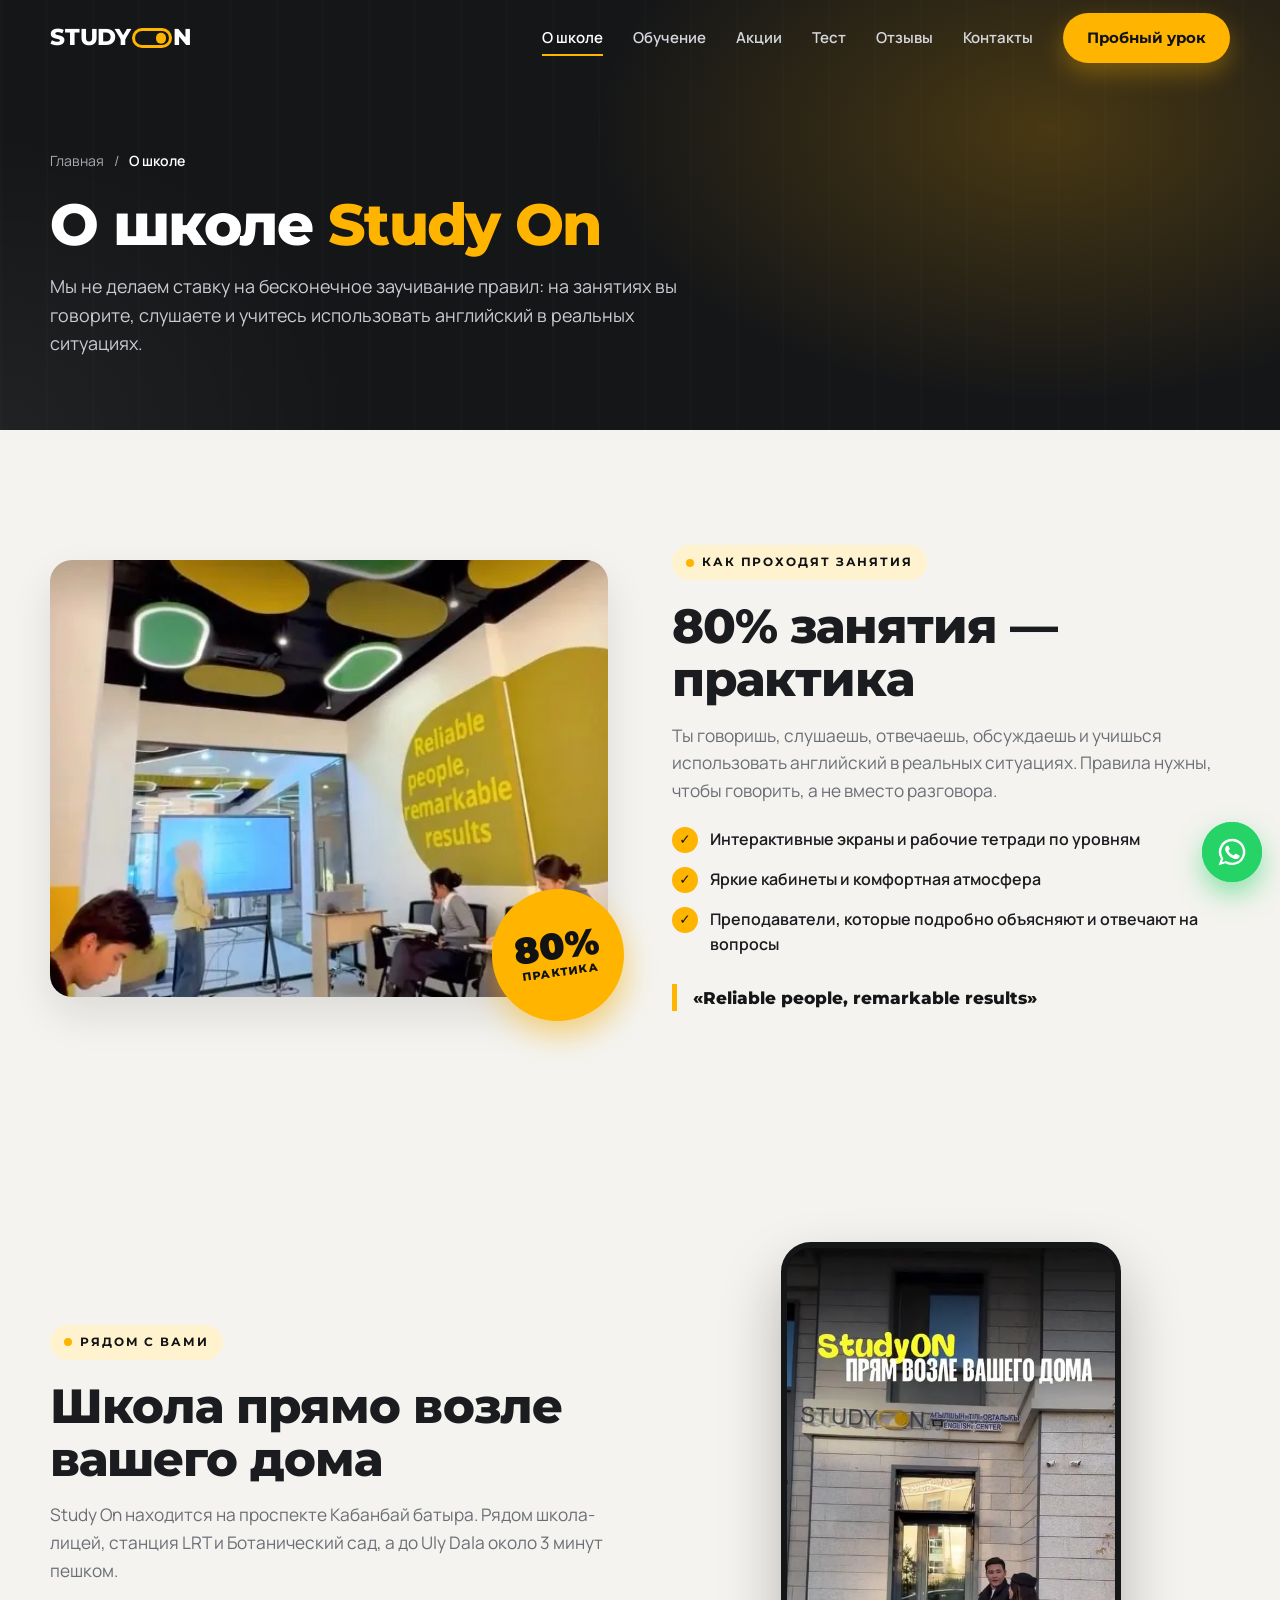
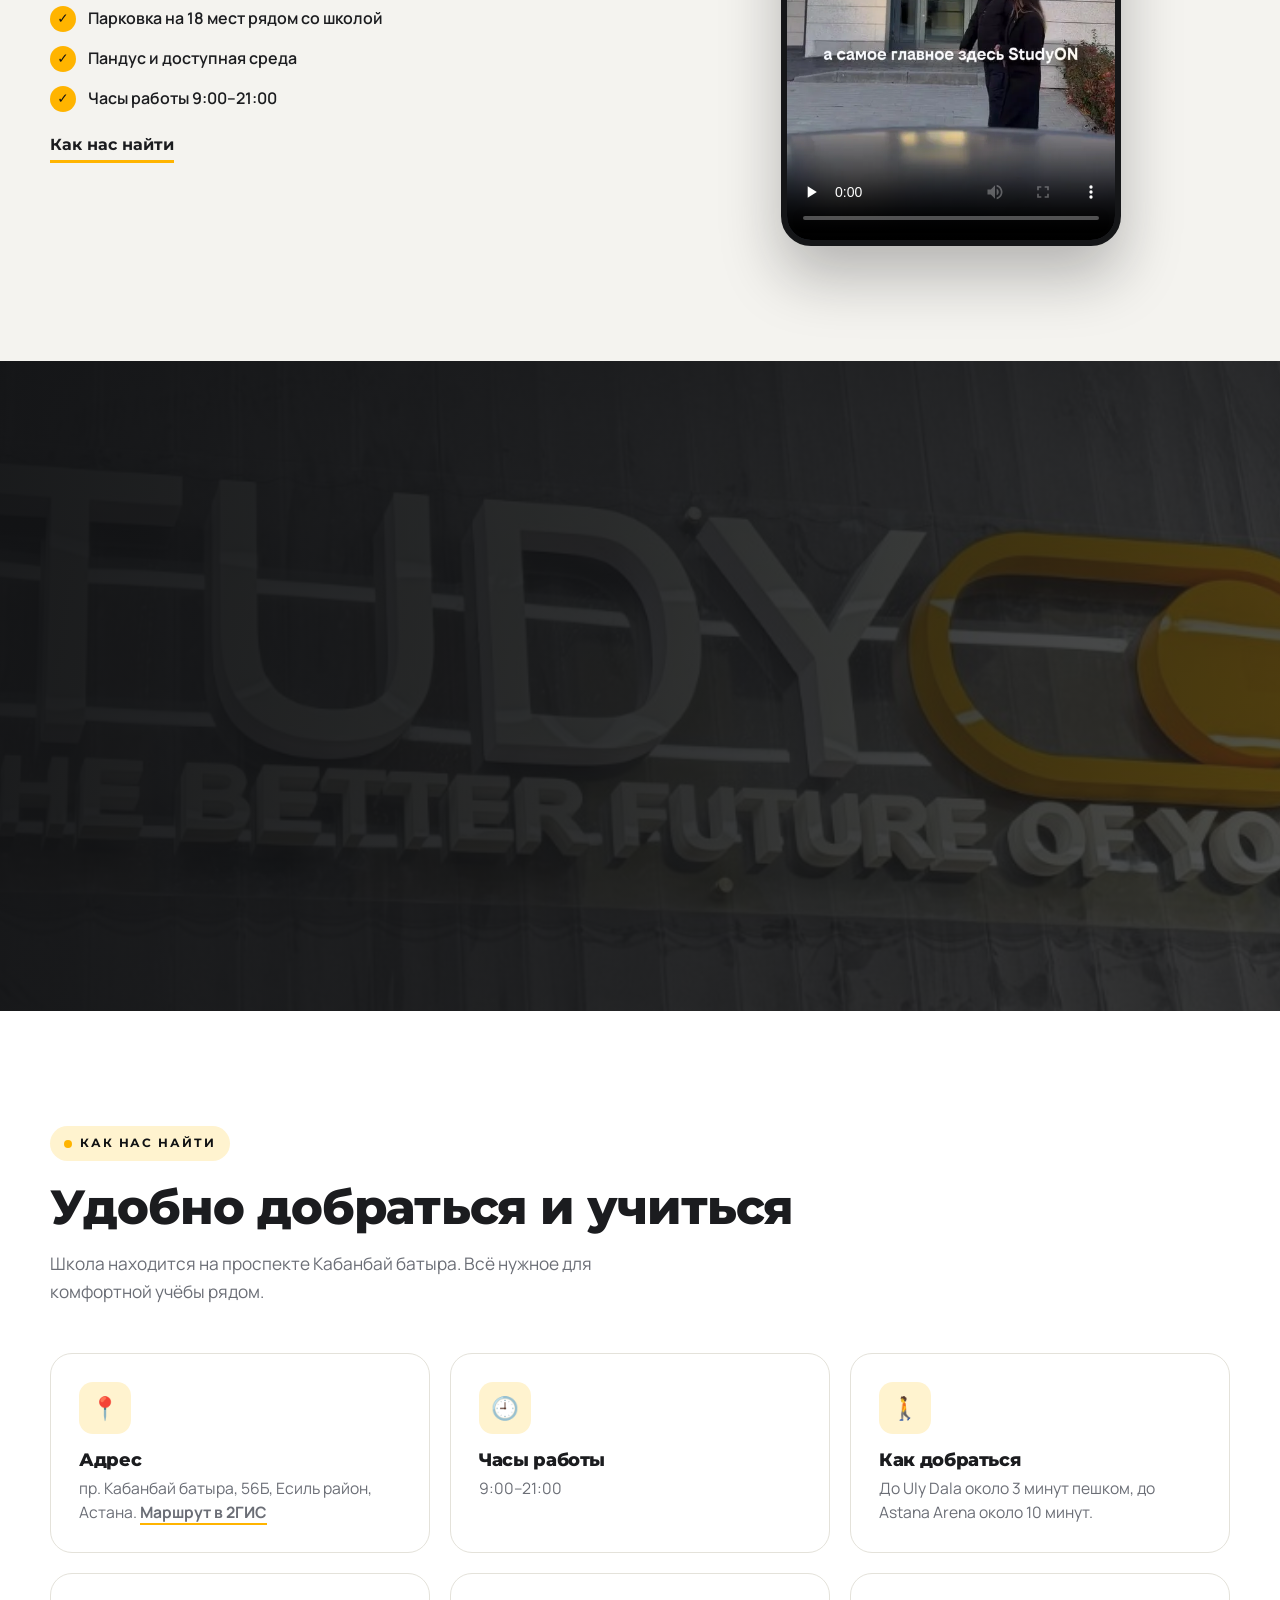
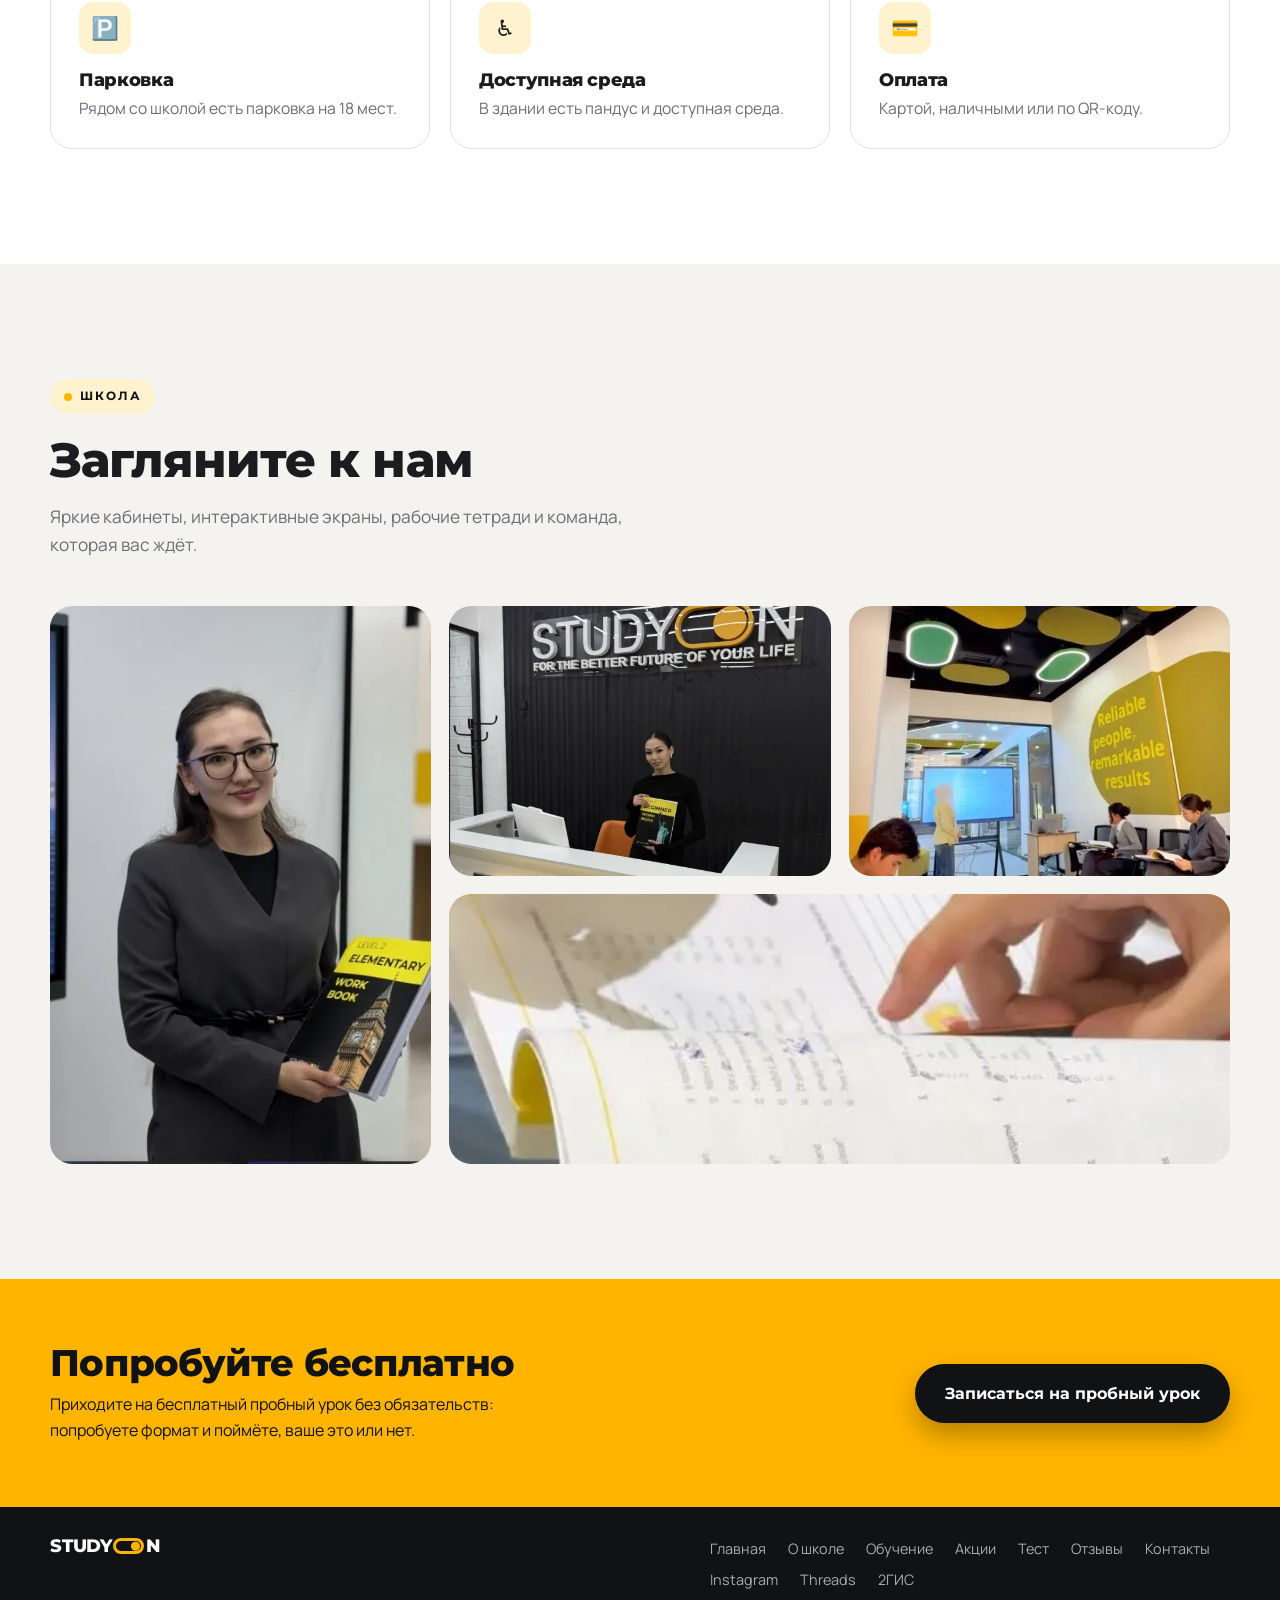
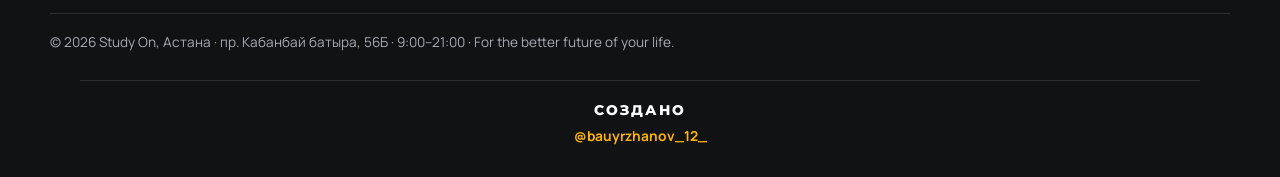
==== about.html @ c0713041 "Логотип: по клику только анимация переключателя, без перехода; hover только на устройствах с мышью C" ====
<!doctype html>
<html lang="ru">
<head>
<meta charset="utf-8">
<meta name="viewport" content="width=device-width, initial-scale=1">
<title>О школе Study On — 80% практики, более 1000 учеников · Астана</title>
<meta name="description" content="Study On: школа английского языка в Астане. 80% занятия — практика, интерактивные экраны, более 1000 учеников. Адрес: пр. Кабанбай батыра, 56Б, часы работы 9:00–21:00.">
<meta name="theme-color" content="#151618">
<link rel="icon" href="assets/favicon.svg" type="image/svg+xml">
<link rel="canonical" href="https://study-on.w-smp.in/about">
<meta property="og:url" content="https://study-on.w-smp.in/about">
<meta property="og:type" content="website">
<meta property="og:title" content="О школе Study On — 80% практики, более 1000 учеников · Астана">
<meta property="og:description" content="Study On: школа английского языка в Астане. 80% занятия — практика, интерактивные экраны, более 1000 учеников. Адрес: пр. Кабанбай батыра, 56Б, часы работы 9:00–21:00.">
<meta property="og:image" content="https://study-on.w-smp.in/assets/img/reception.jpg">
<meta property="og:locale" content="ru_RU">
<link rel="preconnect" href="https://fonts.googleapis.com">
<link rel="preconnect" href="https://fonts.gstatic.com" crossorigin>
<link href="https://fonts.googleapis.com/css2?family=Manrope:wght@400;600;700&family=Montserrat:wght@700;800;900&display=swap" rel="stylesheet">
<link rel="stylesheet" href="css/style.css?v=20261107a">
<script>document.documentElement.classList.add('js');</script>
<script>try{if(!sessionStorage.getItem('so_loaded')&&!matchMedia('(prefers-reduced-motion: reduce)').matches)document.documentElement.classList.add('has-loader')}catch(e){}</script>
</head>
<body>
<div class="loader" id="loader" aria-hidden="true"><div class="ld-glow"></div><div class="ld-grid"></div><div class="ld-center"><div class="logo loader-logo"><span class="ld-word"><i style="--i:0">S</i><i style="--i:1">T</i><i style="--i:2">U</i><i style="--i:3">D</i><i style="--i:4">Y</i></span><span class="sw"><i></i><em class="ld-ring"></em></span><span class="ls"><b class="ls-off">FF</b><b class="ls-on">N</b></span></div><div class="ld-bar"><span></span></div><p class="ld-tag">For the better future of your life</p></div></div>
<div class="progress" aria-hidden="true"></div>

<header class="site-header" id="header">
  <div class="wrap bar">
    <a class="logo" href="./" aria-label="Study On — на главную">
      <span>STUDY</span><span class="sw" aria-hidden="true"><i></i></span><span>N</span>
    </a>
    <nav class="nav" id="nav" aria-label="Основная навигация">
      <a href="about" class="active" aria-current="page">О школе</a>
      <a href="courses">Обучение</a>
      <a href="trial">Акции</a>
      <a href="test">Тест</a>
      <a href="reviews">Отзывы</a>
      <a href="contacts">Контакты</a>
      <a class="btn btn-y nav-cta" data-wa data-topic="бесплатный пробный урок" href="contacts">Пробный урок</a>
    </nav>
    <button class="burger" id="burger" aria-label="Меню" aria-expanded="false" aria-controls="nav"><span></span><span></span></button>
  </div>
</header>

<main id="top">

<section class="page-head">
  <div class="hero-glow" aria-hidden="true"></div>
  <div class="wrap">
    <nav class="crumbs" aria-label="Хлебные крошки"><a href="./">Главная</a><span>/</span><b>О школе</b></nav>
    <h1>О школе <em>Study On</em></h1>
    <p class="lead">Мы не делаем ставку на бесконечное заучивание правил: на занятиях вы говорите, слушаете и учитесь использовать английский в реальных ситуациях.</p>
    
  </div>
</section>
<section class="sec sec-paper practice" id="practice">
  <div class="wrap split">
    <figure class="practice-photo reveal">
      <picture><source srcset="assets/img/room.webp" type="image/webp"><img src="assets/img/room.jpg" loading="lazy" width="517" height="405" alt="Учебный кабинет Study On: интерактивный экран, ученики с тетрадями, на стене надпись Reliable people, remarkable results"></picture>
      <span class="badge-80"><b>80%</b><small>практика</small></span>
    </figure>
    <div class="practice-txt reveal">
      <span class="tag">Как проходят занятия</span>
      <h2>80% занятия — практика</h2>
      <p>Ты говоришь, слушаешь, отвечаешь, обсуждаешь и учишься использовать английский в реальных ситуациях. Правила нужны, чтобы говорить, а не вместо разговора.</p>
      <ul class="checks">
        <li>Интерактивные экраны и рабочие тетради по уровням</li>
        <li>Яркие кабинеты и комфортная атмосфера</li>
        <li>Преподаватели, которые подробно объясняют и отвечают на вопросы</li>
      </ul>
      <p class="wall">«Reliable people, remarkable results»</p>
    </div>
  </div>
</section>

<section class="sec sec-paper" id="reel">
  <div class="wrap split">
    <div class="reel-txt reveal">
      <span class="tag">Рядом с вами</span>
      <h2>Школа прямо возле вашего дома</h2>
      <p>Study On находится на проспекте Кабанбай батыра. Рядом школа-лицей, станция LRT и Ботанический сад, а до Uly Dala около 3 минут пешком.</p>
      <ul class="checks">
        <li>Парковка на 18 мест рядом со школой</li>
        <li>Пандус и доступная среда</li>
        <li>Часы работы 9:00–21:00</li>
      </ul>
      <a class="link-dark" href="contacts">Как нас найти</a>
    </div>
    <figure class="reel reveal">
      <video controls playsinline preload="none" poster="assets/img/reel-poster.webp" width="540" height="960" aria-label="Ролик: Study On прямо возле вашего дома">
        <source src="assets/video/reel.mp4" type="video/mp4">
        Ваш браузер не поддерживает видео.
      </video>
    </figure>
  </div>
</section>

<section class="story" aria-label="Более 1000 человек уже прошли через Study On">
  <div class="wrap story-grid">
    <div class="story-main reveal">
      <p class="story-k">Study On</p>
      <h2><span class="story-num">1000+</span><span class="story-cap">человек уже прошли через <span class="logo story-logo" aria-hidden="true"><span>STUDY</span><span class="sw"><i></i></span><span>N</span></span></span></h2>
    </div>
    <div class="story-side reveal">
      <ul class="story-list">
        <li><i aria-hidden="true">🌍</i>Кто-то теперь спокойно путешествует</li>
        <li><i aria-hidden="true">🎓</i>Кто-то учится в зарубежных университетах</li>
        <li><i aria-hidden="true">💼</i>Кто-то использует английский в работе</li>
      </ul>
      <p class="story-end">И всё начинается с одного простого шага: перестать только учить и начать говорить.</p>
      <a class="btn btn-y btn-lg" data-wa data-topic="бесплатный пробный урок" href="contacts">Сделать первый шаг</a>
    </div>
  </div>
</section>

<section class="sec" id="visit">
  <div class="wrap">
    <div class="sec-head reveal">
      <span class="tag">Как нас найти</span>
      <h2>Удобно добраться и учиться</h2>
      <p>Школа находится на проспекте Кабанбай батыра. Всё нужное для комфортной учёбы рядом.</p>
    </div>
    <div class="info-cards">
      <article class="icard reveal"><span class="ico">📍</span><div><h3>Адрес</h3><p>пр. Кабанбай батыра, 56Б, Есиль район, Астана. <a href="https://2gis.kz/astana/firm/70000001118203373" target="_blank" rel="noopener">Маршрут в 2ГИС</a></p></div></article>
      <article class="icard reveal"><span class="ico">🕘</span><div><h3>Часы работы</h3><p>9:00–21:00</p></div></article>
      <article class="icard reveal"><span class="ico">🚶</span><div><h3>Как добраться</h3><p>До Uly Dala около 3 минут пешком, до Astana Arena около 10 минут.</p></div></article>
      <article class="icard reveal"><span class="ico">🅿️</span><div><h3>Парковка</h3><p>Рядом со школой есть парковка на 18 мест.</p></div></article>
      <article class="icard reveal"><span class="ico">♿</span><div><h3>Доступная среда</h3><p>В здании есть пандус и доступная среда.</p></div></article>
      <article class="icard reveal"><span class="ico">💳</span><div><h3>Оплата</h3><p>Картой, наличными или по QR-коду.</p></div></article>
    </div>
  </div>
</section>
<section class="sec sec-paper" id="gallery">
  <div class="wrap">
    <div class="sec-head reveal">
      <span class="tag">Школа</span>
      <h2>Загляните к нам</h2>
      <p>Яркие кабинеты, интерактивные экраны, рабочие тетради и команда, которая вас ждёт.</p>
    </div>
    <div class="bento">
      <button class="shot s-a reveal" data-lb="assets/img/teacher.webp" data-cap="Команда Study On" aria-label="Открыть фото: команда Study On">
        <picture><source srcset="assets/img/teacher.webp" type="image/webp"><img src="assets/img/teacher.jpg" loading="lazy" width="635" height="625" alt="Сотрудница Study On с рабочей тетрадью Elementary рядом с интерактивным экраном"></picture>
      </button>
      <button class="shot s-b reveal" data-lb="assets/img/reception.webp" data-cap="Ресепшн Study On" aria-label="Открыть фото: ресепшн">
        <picture><source srcset="assets/img/reception.webp" type="image/webp"><img src="assets/img/reception.jpg" loading="lazy" width="623" height="516" alt="Ресепшн Study On под вывеской школы"></picture>
      </button>
      <button class="shot s-c reveal" data-lb="assets/img/room.webp" data-cap="Reliable people, remarkable results" aria-label="Открыть фото: учебный кабинет">
        <picture><source srcset="assets/img/room.webp" type="image/webp"><img src="assets/img/room.jpg" loading="lazy" width="517" height="405" alt="Учебный кабинет Study On с интерактивным экраном"></picture>
      </button>
      <button class="shot s-d reveal" data-lb="assets/img/workbook.webp" data-cap="Практика на занятиях Study On" aria-label="Открыть фото: работа с тетрадью">
        <picture><source srcset="assets/img/workbook.webp" type="image/webp"><img src="assets/img/workbook.jpg" loading="lazy" width="517" height="316" alt="Ученик выполняет задания в рабочей тетради"></picture>
      </button>
    </div>
  </div>
</section>

<section class="cta-band">
  <div class="wrap">
    <div>
      <h2>Попробуйте бесплатно</h2>
      <p>Приходите на бесплатный пробный урок без обязательств: попробуете формат и поймёте, ваше это или нет.</p>
    </div>
    <a class="btn btn-dark btn-lg" data-wa data-topic="бесплатный пробный урок" href="contacts">Записаться на пробный урок</a>
  </div>
</section>
</main>

<footer class="site-footer">
  <div class="wrap foot">
    <a class="logo logo-sm" href="./" aria-label="Study On"><span>STUDY</span><span class="sw" aria-hidden="true"><i></i></span><span>N</span></a>
    <nav class="foot-nav" aria-label="Страницы сайта"><a href="./">Главная</a><a href="about">О школе</a><a href="courses">Обучение</a><a href="trial">Акции</a><a href="test">Тест</a><a href="reviews">Отзывы</a><a href="contacts">Контакты</a><a href="https://instagram.com/study_on_astana" target="_blank" rel="noopener">Instagram</a><a href="https://www.threads.com/@study_on_astana" target="_blank" rel="noopener">Threads</a><a href="https://2gis.kz/astana/firm/70000001118203373" target="_blank" rel="noopener">2ГИС</a></nav>
    <p class="foot-copy">© <span id="year"></span> Study On, Астана · пр. Кабанбай батыра, 56Б · 9:00–21:00 · For the better future of your life.</p>
  </div>
  <p class="foot-made"><span>Создано</span><a href="https://instagram.com/bauyrzhanov_12_" target="_blank" rel="noopener">@bauyrzhanov_12_</a></p>
</footer>

<a class="fab" data-wa href="contacts" aria-label="Написать в WhatsApp"><svg viewBox="0 0 24 24" aria-hidden="true"><use href="#i-wa"/></svg></a>

<dialog class="lightbox" id="lb">
  <button class="lb-close" id="lbClose" aria-label="Закрыть">×</button>
  <img id="lbImg" alt="">
  <p id="lbCap"></p>
</dialog>

<!-- WhatsApp icon sprite -->
<svg width="0" height="0" style="position:absolute" aria-hidden="true">
  <symbol id="i-wa" viewBox="0 0 24 24"><path fill="currentColor" d="M12.04 2a9.9 9.9 0 0 0-8.4 15.1L2 22l5.03-1.6A9.9 9.9 0 1 0 12.04 2Zm0 18.1c-1.5 0-2.9-.4-4.1-1.1l-.3-.2-3 .9.9-2.9-.2-.3a8.1 8.1 0 1 1 6.7 3.6Zm4.5-6c-.2-.1-1.4-.7-1.6-.8-.2-.1-.4-.1-.6.1l-.8 1c-.1.2-.3.2-.5.1-1.6-.8-2.600-1.400-3.600-3.100-.3-.5.3-.5.8-1.500.1-.2 0-.3 0-.5l-.7-1.700c-.2-.5-.4-.4-.6-.4h-.5c-.2 0-.5.1-.7.300-.2.300-.9.900-.9 2.200 0 1.300.9 2.500 1.100 2.700.1.200 1.900 3 4.700 4.100 1.700.7 2.400.8 3.200.6.500-.1 1.500-.6 1.700-1.200.2-.6.2-1.100.2-1.200-.1-.1-.3-.2-.6-.3Z"/></symbol>
</svg>

<script src="js/main.js?v=20261107a" defer></script>
</body>
</html>
---- css/style.css ----
/* ==========================================================
   Study On — фирменный стиль: графит, белый, жёлтый «тумблер»
   ========================================================== */
:root{
  --black:#111214;
  --ink:#151618;
  --graphite:#202226;
  --graphite-2:#2b2e33;
  --white:#ffffff;
  --paper:#f4f3ef;
  --text:#1b1c1f;
  --muted:#6b6e76;
  --muted-d:#a7aab2;
  --line:#e4e2da;
  --line-d:rgba(255,255,255,.12);
  --y:#ffb400;
  --y-2:#ffc531;
  --y-soft:#fff3cf;
  --green:#25d366;
  --r:22px;
  --r-s:14px;
  --shadow:0 18px 40px rgba(17,18,20,.10);
  --ease:cubic-bezier(.2,.7,.2,1);
  --head:Montserrat,"Segoe UI",system-ui,sans-serif;
  --body:Manrope,system-ui,-apple-system,"Segoe UI",Roboto,sans-serif;
}

*,*::before,*::after{box-sizing:border-box}
*{margin:0;padding:0}
html{scroll-behavior:smooth;scroll-padding-top:84px}
html,body{overflow-x:clip}
body{font-family:var(--body);color:var(--text);background:var(--white);line-height:1.6;-webkit-font-smoothing:antialiased}
img,svg{display:block;max-width:100%}
a{color:inherit;text-decoration:none}
button{font:inherit;color:inherit;cursor:pointer;background:none;border:0}
ul{list-style:none}
h1,h2,h3{font-family:var(--head);line-height:1.1;letter-spacing:-.02em;font-weight:800}
:focus-visible{outline:3px solid var(--y);outline-offset:3px;border-radius:6px}
.wrap{width:min(1180px,100% - 40px);margin-inline:auto}
[hidden]{display:none!important}

/* ---------- scroll progress ---------- */
.progress{position:fixed;inset:0 0 auto 0;height:3px;background:var(--y);transform:scaleX(0);transform-origin:0 50%;z-index:200}

/* ---------- buttons ---------- */
.btn{display:inline-flex;align-items:center;justify-content:center;gap:10px;font-family:var(--head);font-weight:700;font-size:.95rem;padding:13px 24px;border-radius:999px;transition:transform .2s var(--ease),box-shadow .2s var(--ease),background .2s,color .2s;white-space:nowrap}
.btn:hover{transform:translateY(-2px)}
.btn-lg{padding:17px 30px;font-size:1rem}
.btn-y{background:var(--y);color:var(--black);box-shadow:0 10px 24px rgba(255,180,0,.32)}
.btn-y:hover{background:var(--y-2);box-shadow:0 14px 30px rgba(255,180,0,.45)}
.btn-line{border:2px solid rgba(255,255,255,.35);color:#fff}
.btn-line:hover{border-color:var(--y);color:var(--y)}
.btn-line-d{border:2px solid var(--line);color:var(--text)}
.btn-line-d:hover{border-color:var(--black)}
.ic{width:22px;height:22px}

/* ---------- logo (тумблер как в вывеске) ---------- */
.logo{display:inline-flex;align-items:center;font-family:var(--head);font-weight:800;font-size:1.45rem;letter-spacing:-.01em;color:#fff;line-height:1}
.logo .sw{position:relative;display:inline-block;width:1.7em;height:.86em;margin:0 .06em;border:.17em solid var(--y);border-radius:999px;flex:none}
.logo .sw i{position:absolute;top:50%;right:.1em;width:.46em;height:.46em;border-radius:50%;background:var(--y);transform:translateY(-50%);transition:right .5s var(--ease)}
@media(hover:hover){.logo:hover .sw i{right:calc(100% - .56em)}}
.logo-sm{font-size:1.15rem}

/* ---------- header ---------- */
.site-header{position:fixed;inset:0 0 auto 0;z-index:100;transition:background .3s,box-shadow .3s,backdrop-filter .3s}
.site-header.scrolled{background:rgba(21,22,24,.9);backdrop-filter:blur(14px);box-shadow:0 1px 0 var(--line-d)}
.bar{display:flex;align-items:center;justify-content:space-between;height:76px;gap:20px}
.nav{display:flex;align-items:center;gap:30px}
.nav a:not(.btn){color:#d6d8de;font-weight:600;font-size:.94rem;position:relative}
.nav a:not(.btn)::after{content:"";position:absolute;left:0;bottom:-6px;width:100%;height:2px;background:var(--y);transform:scaleX(0);transform-origin:left;transition:transform .25s var(--ease)}
.nav a:not(.btn):hover{color:#fff}
.nav a:not(.btn):hover::after{transform:scaleX(1)}
.burger{display:none;width:44px;height:44px;border-radius:50%;background:rgba(255,255,255,.1);position:relative;z-index:120}
.burger span{position:absolute;left:12px;width:20px;height:2px;background:#fff;border-radius:2px;transition:transform .3s var(--ease),top .3s var(--ease)}
.burger span:first-child{top:17px}
.burger span:last-child{top:25px}
.burger[aria-expanded="true"] span:first-child{top:21px;transform:rotate(45deg)}
.burger[aria-expanded="true"] span:last-child{top:21px;transform:rotate(-45deg)}

@media(max-width:940px){
  .burger{display:block}
  .nav{position:fixed;inset:0;background:var(--ink);flex-direction:column;justify-content:center;gap:26px;opacity:0;visibility:hidden;transform:translateY(-12px);transition:opacity .3s,transform .3s var(--ease),visibility .3s;z-index:110}
  .nav.open{opacity:1;visibility:visible;transform:none}
  .nav a:not(.btn){font-family:var(--head);font-size:1.5rem;font-weight:700;color:#fff}
  .nav-cta{margin-top:10px}
}

/* ---------- hero ---------- */
.hero{position:relative;background:var(--ink);color:#fff;padding:150px 0 110px;overflow:hidden;isolation:isolate}
.hero-glow{position:absolute;inset:0;z-index:-1;background:
  radial-gradient(700px 420px at 82% 30%,rgba(255,180,0,.22),transparent 65%),
  radial-gradient(600px 500px at 0% 100%,rgba(255,255,255,.05),transparent 60%);
}
.hero::before{content:"";position:absolute;inset:0;z-index:-1;opacity:.35;background-image:repeating-linear-gradient(90deg,rgba(255,255,255,.035) 0 2px,transparent 2px 46px)}
.hero-grid{display:grid;grid-template-columns:1.1fr .9fr;gap:60px;align-items:center}
.switch{display:inline-flex;align-items:center;gap:14px;margin-bottom:28px;padding:8px 18px 8px 8px;border-radius:999px;background:rgba(255,255,255,.07);border:1px solid var(--line-d)}
.switch-track{position:relative;width:62px;height:34px;border-radius:999px;border:3px solid var(--muted-d);transition:border-color .4s,background .4s}
.switch-knob{position:absolute;top:50%;left:4px;width:20px;height:20px;border-radius:50%;background:var(--muted-d);transform:translateY(-50%);transition:left .45s var(--ease),background .4s}
.switch[aria-checked="true"] .switch-track{border-color:var(--y)}
.switch[aria-checked="true"] .switch-knob{left:calc(100% - 24px);background:var(--y)}
.switch-label{position:relative;font-family:var(--head);font-weight:700;font-size:.82rem;letter-spacing:.08em;text-transform:uppercase;min-width:104px;height:1.2em}
.switch-label b{position:absolute;inset:0;white-space:nowrap;transition:opacity .3s,transform .3s var(--ease)}
.switch-label [data-on]{opacity:0;transform:translateY(8px);color:var(--y)}
.switch[aria-checked="true"] [data-off]{opacity:0;transform:translateY(-8px)}
.switch[aria-checked="true"] [data-on]{opacity:1;transform:none}

.hero h1{font-size:clamp(2.2rem,5.4vw,4.4rem);text-transform:uppercase;letter-spacing:-.03em;margin-bottom:26px}
.hero h1 em{font-style:normal;color:var(--y);position:relative;white-space:nowrap}
.hero-lead{font-size:1.15rem;color:#c9ccd3;max-width:52ch;margin-bottom:34px}
.cta-row{display:flex;flex-wrap:wrap;gap:14px}
.slogan{margin-top:34px;font-family:var(--head);font-weight:700;font-size:.74rem;letter-spacing:.22em;text-transform:uppercase;color:var(--muted-d)}

.hero-visual{position:relative;padding:0 0 28px 28px}
.photo-frame{position:relative;border-radius:30px;overflow:hidden;aspect-ratio:623/516;box-shadow:0 40px 70px rgba(0,0,0,.5)}
.photo-frame img{width:100%;height:100%;object-fit:cover}
.hero-visual::before{content:"";position:absolute;left:0;bottom:0;width:78%;height:78%;border-radius:30px;background:var(--y);z-index:-1}
.chip{position:absolute;display:flex;align-items:center;gap:12px;background:#fff;color:var(--text);padding:12px 18px;border-radius:18px;box-shadow:0 18px 36px rgba(0,0,0,.3);animation:float 6s ease-in-out infinite}
.chip small{display:block;color:var(--muted);font-size:.76rem;line-height:1.3}
.chip-rating{bottom:64px;left:-8px;flex-direction:column;align-items:flex-start;gap:2px}
.chip-rating b{font-family:var(--head);font-size:1.6rem;line-height:1}
.chip-rating .stars{font-size:.85rem;letter-spacing:2px}
.chip-book{right:-6px;bottom:0;animation-delay:-3s}
.stars{color:var(--y)}
.mini-book{display:block;width:58px;border-radius:6px;overflow:hidden;background:var(--black);text-align:center;box-shadow:0 6px 14px rgba(0,0,0,.25)}
.mini-book i{display:block;background:var(--y);color:var(--black);font-style:normal;font-family:var(--head);font-weight:800;font-size:.5rem;padding:5px 0 0;letter-spacing:.05em}
.mini-book b{display:block;background:var(--y);color:var(--black);font-family:var(--head);font-size:.62rem;padding:0 0 6px;font-weight:800}
.mini-book::after{content:"";display:block;height:30px}
@keyframes float{50%{transform:translateY(-8px)}}

@media(max-width:940px){
  .hero{padding:120px 0 80px}
  .hero-grid{grid-template-columns:1fr;gap:50px}
  .hero-visual{max-width:560px;margin-inline:auto;width:100%}
  .chip-rating{left:4px}
  .chip-book{right:4px}
}

/* ---------- marquee ---------- */
.marquee{background:var(--y);color:var(--black);overflow:hidden;white-space:nowrap;padding:16px 0;transform:rotate(-1deg) scale(1.02);margin:-26px 0 0;position:relative;z-index:2}
.marquee-track{display:inline-flex;gap:0;animation:marquee 28s linear infinite}
.marquee span{font-family:var(--head);font-weight:800;font-size:1.25rem;text-transform:uppercase;letter-spacing:.06em;padding:0 22px;display:inline-flex;align-items:center;gap:44px}
.marquee span::after{content:"";width:.9em;height:.5em;border:3px solid var(--black);border-radius:999px;background:radial-gradient(circle at 70% 50%,var(--black) 0 .16em,transparent .17em)}
@keyframes marquee{to{transform:translateX(-50%)}}

/* ---------- sections ---------- */
.sec{padding:clamp(70px,9vw,120px) 0}
.sec-paper{background:var(--paper)}
.sec-dark{background:var(--ink);color:#fff}
.sec-head{max-width:680px;margin-bottom:48px}
.sec-head.row{max-width:none;display:flex;justify-content:space-between;align-items:flex-end;gap:24px}
.sec-head h2{font-size:clamp(1.9rem,4vw,3rem);margin-bottom:16px}
.sec-head p{color:var(--muted);font-size:1.08rem;max-width:56ch}
.sec-dark .sec-head p{color:var(--muted-d)}
.tag{display:inline-flex;align-items:center;gap:8px;font-family:var(--head);font-weight:700;font-size:.74rem;letter-spacing:.16em;text-transform:uppercase;color:var(--black);background:var(--y-soft);padding:8px 14px;border-radius:999px;margin-bottom:20px}
.tag::before{content:"";width:8px;height:8px;border-radius:50%;background:var(--y)}
.tag-y{background:rgba(255,180,0,.14);color:var(--y)}

/* reveal */
.js .reveal{opacity:0;transform:translateY(28px);transition:opacity .7s var(--ease),transform .7s var(--ease);transition-delay:var(--d,0s)}
.js .reveal.in{opacity:1;transform:none}

/* ---------- about cards ---------- */
.cards4{display:grid;grid-template-columns:repeat(4,1fr);gap:20px}
.card{background:#fff;border:1px solid var(--line);border-radius:var(--r);padding:30px 26px;transition:transform .3s var(--ease),box-shadow .3s var(--ease),border-color .3s}
.card:hover{transform:translateY(-6px);box-shadow:var(--shadow);border-color:var(--y)}
.card .num{display:block;font-family:var(--head);font-weight:900;font-size:2.6rem;line-height:1;color:var(--y);margin-bottom:20px}
.card h3{font-size:1.12rem;margin-bottom:10px;letter-spacing:-.01em}
.card p{color:var(--muted);font-size:.96rem}
@media(max-width:1020px){.cards4{grid-template-columns:repeat(2,1fr)}}
@media(max-width:560px){.cards4{grid-template-columns:1fr}}

.stats{display:grid;grid-template-columns:repeat(4,1fr);margin-top:56px;background:var(--ink);color:#fff;border-radius:var(--r);overflow:hidden}
.stats>div{padding:34px 26px;border-left:1px solid var(--line-d)}
.stats>div:first-child{border-left:0}
.stats b{display:block;font-family:var(--head);font-weight:900;font-size:clamp(2rem,4vw,3rem);color:var(--y);line-height:1;margin-bottom:8px}
.stats span{color:var(--muted-d);font-size:.92rem}
@media(max-width:760px){.stats{grid-template-columns:repeat(2,1fr)}.stats>div:nth-child(3){border-left:0}.stats>div:nth-child(n+3){border-top:1px solid var(--line-d)}}

/* ---------- levels / workbooks ---------- */
.levels{display:grid;grid-template-columns:repeat(3,1fr);gap:22px}
.level{background:var(--graphite);border:1px solid var(--line-d);border-radius:var(--r);padding:30px;display:flex;flex-direction:column;gap:26px;transition:transform .3s var(--ease),border-color .3s}
.level:hover{transform:translateY(-6px);border-color:var(--y)}
.book{width:150px;aspect-ratio:3/4;border-radius:8px 14px 14px 8px;background:#0c0c0d;overflow:hidden;position:relative;box-shadow:-6px 10px 0 rgba(255,180,0,.18),0 24px 40px rgba(0,0,0,.45);transform:rotate(-4deg);transition:transform .4s var(--ease)}
.level:hover .book{transform:rotate(0) scale(1.05)}
.book::before{content:"";position:absolute;left:0;top:0;bottom:0;width:7px;background:linear-gradient(90deg,rgba(255,255,255,.2),transparent)}
.book-top{background:var(--y);color:var(--black);padding:12px 12px 14px 16px}
.book-top span{display:block;font-family:var(--head);font-weight:700;font-size:.55rem;letter-spacing:.12em}
.book-top b{display:block;font-family:var(--head);font-weight:900;font-size:.95rem;line-height:1.1;margin-top:3px}
.book-body{padding:12px 14px 12px 16px;display:flex;justify-content:space-between;align-items:flex-end;height:calc(100% - 58px)}
.book-body em{font-style:normal;font-family:var(--head);font-weight:800;font-size:.75rem;line-height:1.1;color:var(--y)}
.book-body i{font-style:normal;font-family:var(--head);font-weight:900;font-size:3rem;line-height:.8;color:rgba(255,255,255,.14)}
.book-ghost{background:transparent;border:2px dashed rgba(255,255,255,.28);box-shadow:none}
.book-ghost .book-top{background:rgba(255,180,0,.16);color:var(--y)}
.level-txt h3{font-size:1.3rem;margin-bottom:10px}
.level-txt p{color:var(--muted-d);font-size:.97rem;margin-bottom:18px}
.link-y{font-family:var(--head);font-weight:700;font-size:.92rem;color:var(--y);display:inline-block;transition:transform .2s}
.link-y:hover{transform:translateX(4px)}
.note{margin-top:30px;color:var(--muted-d);font-size:.95rem}
@media(max-width:940px){.levels{grid-template-columns:1fr}.level{flex-direction:row;align-items:center}}
@media(max-width:560px){.level{flex-direction:column;align-items:flex-start}}

/* ---------- practice ---------- */
.split{display:grid;grid-template-columns:1fr 1fr;gap:64px;align-items:center}
.practice-photo{position:relative}
.practice-photo img{width:100%;aspect-ratio:517/405;object-fit:cover;border-radius:var(--r);box-shadow:var(--shadow)}
.badge-80{position:absolute;right:-16px;bottom:-24px;width:132px;height:132px;border-radius:50%;background:var(--y);color:var(--black);display:grid;place-content:center;text-align:center;box-shadow:0 14px 30px rgba(255,180,0,.45);transform:rotate(-8deg)}
.badge-80 b{font-family:var(--head);font-weight:900;font-size:2.3rem;line-height:1}
.badge-80 small{font-family:var(--head);font-weight:800;font-size:.7rem;letter-spacing:.12em;text-transform:uppercase}
.practice-txt h2{font-size:clamp(1.9rem,4vw,3rem);margin-bottom:16px}
.practice-txt>p{color:var(--muted);font-size:1.08rem;max-width:52ch}
.checks{display:grid;gap:14px;margin-top:22px}
.checks li{display:flex;gap:12px;font-weight:600}
.checks li::before{content:"✓";flex:none;width:26px;height:26px;border-radius:50%;background:var(--y);color:var(--black);display:grid;place-items:center;font-weight:800;font-size:.85rem}
.wall{margin-top:26px;font-family:var(--head);font-weight:800;font-size:1.1rem;color:var(--ink)!important;border-left:5px solid var(--y);padding-left:16px}
@media(max-width:900px){.split{grid-template-columns:1fr;gap:48px}.badge-80{right:8px}}

/* ---------- trial + promo ---------- */
.trial{background:var(--y);color:var(--black);position:relative;overflow:hidden}
.trial::before{content:"";position:absolute;left:-120px;bottom:-160px;width:420px;height:420px;border-radius:50%;background:rgba(255,255,255,.2)}
.trial-grid{position:relative;display:grid;grid-template-columns:1.1fr .9fr;gap:56px;align-items:center}
.tag-dark{background:var(--black);color:var(--y)}
.trial h2{font-size:clamp(1.7rem,3.6vw,2.7rem);margin-bottom:22px}
.trial-lead{font-size:1.3rem;margin-bottom:8px}
.trial-txt p{max-width:48ch;margin-bottom:12px}
.trial-addr{font-weight:800;margin:22px 0 28px!important}
.btn-dark{background:var(--black);color:#fff;box-shadow:0 12px 26px rgba(0,0,0,.28)}
.btn-dark:hover{background:#000}

.promo{background:var(--black);color:#fff;border-radius:28px;padding:34px;position:relative;overflow:hidden;box-shadow:0 30px 60px rgba(0,0,0,.28);transform:rotate(1.2deg);transition:transform .4s var(--ease)}
.promo:hover{transform:rotate(0)}
.promo::after{content:"";position:absolute;right:-70px;top:-70px;width:220px;height:220px;border-radius:50%;background:rgba(255,180,0,.16)}
.promo>*{position:relative;z-index:1}
.promo-logo{margin-bottom:20px}
.promo-k{font-family:var(--head);font-weight:900;text-transform:uppercase;font-size:1.5rem;letter-spacing:-.01em}
.promo-big{font-family:var(--head);font-weight:900;font-size:clamp(4rem,9vw,6.2rem);line-height:.95;color:var(--y);letter-spacing:-.04em}
.promo-big sup{font-size:.32em;vertical-align:top;position:relative;top:.45em;margin-left:4px}
.promo-sub{display:inline-block;font-family:var(--head);font-weight:800;font-size:.8rem;text-transform:uppercase;letter-spacing:.1em;background:var(--y);color:var(--black);padding:5px 12px;border-radius:8px;margin:10px 0 20px}
.promo-slogan{font-weight:700;font-size:1.1rem;margin-bottom:16px}
.promo-eq{display:grid;grid-template-columns:1fr auto 1fr auto auto;align-items:center;gap:10px;background:rgba(255,255,255,.06);border:1px solid var(--line-d);border-radius:16px;padding:14px;margin-bottom:14px}
.promo-eq b{display:block;font-family:var(--head);font-weight:900;font-size:1.6rem;color:var(--black);background:var(--y);border-radius:10px;padding:4px 8px;text-align:center}
.promo-eq small{display:block;font-size:.72rem;color:var(--muted-d);text-align:center;margin-top:6px;line-height:1.25}
.promo-eq>span{font-family:var(--head);font-weight:900;font-size:1.5rem;color:var(--y)}
.promo-eq .sum b{background:#fff;font-size:1.7rem;padding:10px 12px}
.promo-fn{font-size:.78rem;color:var(--muted-d);margin-bottom:18px}
.promo-btn{width:100%}
@media(max-width:900px){.trial-grid{grid-template-columns:1fr;gap:44px}.promo{transform:none}}
@media(max-width:520px){
  .promo{padding:28px 22px}
  .promo-eq{grid-template-columns:1fr auto 1fr}
  .promo-eq>span:nth-child(4){display:none}
  .promo-eq .sum{grid-column:1/-1}
  .promo-eq .sum b::before{content:"= "}
}

/* ---------- quiz ---------- */
.quiz-wrap{max-width:860px}
.quiz{background:var(--paper);border-radius:28px;padding:clamp(24px,4vw,44px);border:1px solid var(--line)}
.quiz-top{display:flex;align-items:center;gap:18px;margin-bottom:28px;font-family:var(--head);font-weight:700;font-size:.82rem;color:var(--muted);letter-spacing:.04em;text-transform:uppercase}
.qbar{flex:1;height:8px;border-radius:99px;background:#e2e0d6;overflow:hidden}
.qbar i{display:block;height:100%;width:0;background:var(--y);border-radius:99px;transition:width .4s var(--ease)}
.q-title{font-size:clamp(1.3rem,2.6vw,1.8rem);margin-bottom:24px;letter-spacing:-.01em}
.q-opts{display:grid;gap:12px}
.opt{display:flex;align-items:center;gap:16px;text-align:left;background:#fff;border:2px solid transparent;border-radius:var(--r-s);padding:16px 20px;font-weight:600;font-size:1.02rem;transition:border-color .2s,transform .2s var(--ease),background .2s;box-shadow:0 2px 0 var(--line)}
.opt:hover{border-color:var(--y);transform:translateX(4px)}
.opt .k{flex:none;width:34px;height:34px;border-radius:50%;background:var(--y-soft);display:grid;place-items:center;font-family:var(--head);font-weight:800;font-size:.85rem}
.opt.picked{background:var(--y);border-color:var(--y)}
.opt.picked .k{background:#fff}
.q-result{text-align:center;padding:10px 0 0}
.q-badge{width:110px;height:110px;margin:0 auto 20px;border-radius:50%;background:var(--ink);color:var(--y);display:grid;place-items:center;font-family:var(--head);font-weight:900;font-size:1.9rem;box-shadow:0 0 0 8px var(--y)}
.q-result h3{font-size:clamp(1.5rem,3vw,2.1rem);margin-bottom:12px}
.q-result p{color:var(--muted);max-width:52ch;margin:0 auto 28px}
.q-result .cta-row{justify-content:center}

/* ---------- gallery ---------- */
.bento{display:grid;grid-template-columns:repeat(3,1fr);grid-auto-rows:270px;gap:18px}
.shot{position:relative;overflow:hidden;border-radius:var(--r);background:var(--graphite);display:block;padding:0}
.shot img{width:100%;height:100%;object-fit:cover;transition:transform .7s var(--ease)}
.shot:hover img{transform:scale(1.06)}
.shot::after{content:"⤢";position:absolute;right:14px;bottom:14px;width:40px;height:40px;border-radius:50%;background:var(--y);color:var(--black);display:grid;place-items:center;font-weight:800;opacity:0;transform:scale(.7);transition:.3s var(--ease)}
.shot:hover::after{opacity:1;transform:none}
.s-a{grid-row:span 2}
.s-d{grid-column:span 2}
@media(max-width:900px){
  .bento{grid-template-columns:1fr 1fr;grid-auto-rows:220px}
  .s-d{grid-column:span 2}
}
@media(max-width:560px){
  .bento{grid-template-columns:1fr;grid-auto-rows:240px}
  .s-a{grid-row:auto}
  .s-d{grid-column:auto}
}

/* ---------- story 1000+ ---------- */
.story{position:relative;color:#fff;text-align:center;padding:clamp(80px,11vw,140px) 0;background:
  linear-gradient(180deg,rgba(17,18,20,.72),rgba(17,18,20,.9)),url("../assets/img/sign.jpg") center/cover;
  background-color:var(--black)}
.story-k{font-family:var(--head);font-weight:700;letter-spacing:.3em;text-transform:uppercase;font-size:.8rem;color:var(--y);margin-bottom:22px}
.story h2{font-size:clamp(2rem,5vw,3.6rem);max-width:20ch;margin:0 auto 34px;letter-spacing:-.03em}
.story-logo{font-size:1em;vertical-align:-.06em;margin-left:.1em}
.story-list{display:grid;gap:8px;margin-bottom:28px;font-size:1.15rem;color:#e4e5ea}
.story-end{max-width:44ch;margin:0 auto 36px;color:var(--y);font-weight:700;font-size:1.15rem}

/* ---------- reviews ---------- */
.arrows{display:flex;gap:10px}
.arrows button{width:52px;height:52px;border-radius:50%;border:2px solid var(--line);font-size:1.25rem;font-weight:700;transition:.2s}
.arrows button:hover{background:var(--y);border-color:var(--y)}
.slider{display:flex;gap:20px;overflow-x:auto;scroll-snap-type:x mandatory;padding:6px 2px 24px;scrollbar-width:none;-webkit-overflow-scrolling:touch}
.slider::-webkit-scrollbar{display:none}
.rev{flex:0 0 min(380px,86%);scroll-snap-align:start;background:#fff;border:1px solid var(--line);border-radius:var(--r);padding:30px;display:flex;flex-direction:column;gap:16px;transition:transform .3s var(--ease),box-shadow .3s,border-color .3s}
.rev:hover{box-shadow:var(--shadow);border-color:var(--y);transform:translateY(-4px)}
.rev p{font-size:1.02rem;flex:1}
.rev footer{display:flex;align-items:center;gap:12px;font-family:var(--head);font-size:.92rem}
.rev footer i{font-style:normal;width:42px;height:42px;border-radius:50%;background:var(--ink);color:var(--y);display:grid;place-items:center;font-weight:800}
.src{margin-top:10px;color:var(--muted);font-size:.95rem}
.src a{color:var(--text);font-weight:700;border-bottom:2px solid var(--y)}
@media(max-width:640px){.sec-head.row{flex-direction:column;align-items:flex-start}}

/* ---------- FAQ ---------- */
.faq-wrap{max-width:860px}
.faq{display:grid;gap:12px}
.faq details{background:#fff;border:1px solid var(--line);border-radius:var(--r-s);transition:border-color .2s,box-shadow .2s}
.faq details.is-open{border-color:var(--y);box-shadow:var(--shadow)}
.faq summary{list-style:none;cursor:pointer;display:flex;justify-content:space-between;align-items:center;gap:20px;padding:20px 24px;font-family:var(--head);font-weight:700;font-size:1.04rem}
.faq summary::-webkit-details-marker{display:none}
.faq summary::after{content:"+";flex:none;width:34px;height:34px;border-radius:50%;background:var(--y-soft);display:grid;place-items:center;font-size:1.3rem;font-weight:700;transition:transform .3s var(--ease),background .3s}
.faq details.is-open summary::after{transform:rotate(45deg);background:var(--y)}
.faq details p{padding:0 24px 22px;color:var(--muted);max-width:64ch}

/* ---------- contact ---------- */
.c-grid{display:grid;grid-template-columns:1fr 1fr;gap:56px;align-items:start}
.contact .sec-head{margin-bottom:34px}
.info{display:grid;gap:22px}
.info li{display:flex;gap:16px;align-items:flex-start}
.info .ico{flex:none;width:48px;height:48px;border-radius:14px;background:rgba(255,180,0,.14);display:grid;place-items:center;font-size:1.25rem}
.info small{display:block;font-family:var(--head);font-size:.72rem;font-weight:700;letter-spacing:.14em;text-transform:uppercase;color:var(--muted-d);margin-bottom:2px}
.info a{border-bottom:2px solid var(--y);font-weight:700}
.info a:hover{color:var(--y)}
.c-side{display:grid;gap:20px}
.form{background:#fff;color:var(--text);border-radius:var(--r);padding:clamp(22px,3.4vw,36px);display:grid;gap:16px}
.form h3{font-size:1.35rem}
.form label{display:grid;gap:7px;font-weight:700;font-size:.86rem}
.form input,.form select{font:inherit;font-weight:500;width:100%;padding:15px 16px;border-radius:var(--r-s);border:2px solid var(--line);background:#faf9f6;transition:border-color .2s,background .2s}
.form input:focus,.form select:focus{outline:0;border-color:var(--y);background:#fff}
.form input.bad{border-color:#e5484d}
.form small{color:var(--muted);font-size:.8rem}
.err{color:#d12d33;font-weight:700;font-size:.9rem}
.map{width:100%;height:260px;border:0;border-radius:var(--r);filter:grayscale(1) contrast(1.08) brightness(.95)}
@media(max-width:940px){.c-grid{grid-template-columns:1fr;gap:40px}}

/* ---------- footer ---------- */
.site-footer{background:var(--black);color:var(--muted-d);padding:30px 0;font-size:.9rem}
.foot{display:flex;flex-wrap:wrap;align-items:center;justify-content:space-between;gap:16px}
.foot-links{display:flex;gap:20px}
.foot-links a:hover{color:var(--y)}

/* ---------- fab + lightbox ---------- */
.fab{position:fixed;right:18px;bottom:18px;z-index:90;width:60px;height:60px;border-radius:50%;background:var(--green);color:#fff;display:grid;place-items:center;box-shadow:0 12px 26px rgba(37,211,102,.5);transition:transform .2s var(--ease)}
.fab:hover{transform:scale(1.08)}
.fab svg{width:32px;height:32px}
.fab::before{content:"";position:absolute;inset:0;border-radius:50%;border:2px solid var(--green);animation:ping 2.4s ease-out infinite}
@keyframes ping{from{transform:scale(1);opacity:.8}to{transform:scale(1.7);opacity:0}}

.lightbox{border:0;background:transparent;max-width:min(92vw,1100px);max-height:92vh;margin:auto;color:#fff;text-align:center;overflow:visible}
.lightbox::backdrop{background:rgba(10,10,11,.88);backdrop-filter:blur(6px)}
.lightbox img{max-height:80vh;width:auto;margin:0 auto;border-radius:var(--r-s)}
.lightbox p{margin-top:14px;font-family:var(--head);font-weight:600}
.lb-close{position:absolute;top:-16px;right:-16px;width:44px;height:44px;border-radius:50%;background:var(--y);color:var(--black);font-size:1.6rem;font-weight:700;line-height:1}

@media(prefers-reduced-motion:reduce){
  *,*::before,*::after{animation:none!important;transition:none!important;scroll-behavior:auto!important}
  .js .reveal{opacity:1;transform:none}
}

/* ==========================================================
   Многостраничная версия: шапка страниц, шаги, карточки
   ========================================================== */
.nav a.active:not(.btn){color:#fff}
.nav a.active:not(.btn)::after{transform:scaleX(1)}

.page-head{position:relative;background:var(--ink);color:#fff;padding:150px 0 72px;overflow:hidden;isolation:isolate}
.page-head::before{content:"";position:absolute;inset:0;z-index:-1;opacity:.35;background-image:repeating-linear-gradient(90deg,rgba(255,255,255,.035) 0 2px,transparent 2px 46px)}
.page-head h1{font-size:clamp(2.2rem,5vw,3.6rem);margin-bottom:16px;letter-spacing:-.03em}
.page-head h1 em{font-style:normal;color:var(--y)}
.page-head .lead{color:#c9ccd3;font-size:1.12rem;max-width:58ch}
.crumbs{display:flex;gap:10px;align-items:center;font-size:.88rem;color:var(--muted-d);margin-bottom:20px}
.crumbs a:hover{color:var(--y)}
.crumbs b{color:#fff;font-weight:600}
.rating-sum{display:flex;align-items:center;gap:18px;margin-top:26px;flex-wrap:wrap}
.rating-sum b{font-family:var(--head);font-weight:900;font-size:3.4rem;line-height:1;color:var(--y)}
.rating-sum .stars{font-size:1.2rem}
.rating-sum small{display:block;color:var(--muted-d)}

.link-dark{display:inline-block;margin-top:20px;font-family:var(--head);font-weight:700;border-bottom:3px solid var(--y);padding-bottom:2px;transition:transform .2s}
.link-dark:hover{transform:translateX(4px)}

.steps{display:grid;grid-template-columns:repeat(3,1fr);gap:20px;counter-reset:s}
.step{background:#fff;border:1px solid var(--line);border-radius:var(--r);padding:30px 28px;transition:transform .3s var(--ease),box-shadow .3s,border-color .3s}
.step:hover{transform:translateY(-6px);box-shadow:var(--shadow);border-color:var(--y)}
.step::before{counter-increment:s;content:counter(s);display:grid;place-items:center;width:46px;height:46px;border-radius:50%;background:var(--y);font-family:var(--head);font-weight:900;margin-bottom:18px}
.step h3{font-size:1.1rem;margin-bottom:8px}
.step p{color:var(--muted);font-size:.97rem}
@media(max-width:900px){.steps{grid-template-columns:1fr}}

.info-cards{display:grid;grid-template-columns:repeat(auto-fit,minmax(260px,1fr));gap:20px}
.icard{background:#fff;border:1px solid var(--line);border-radius:var(--r);padding:26px;display:flex;gap:18px;align-items:flex-start;transition:transform .3s var(--ease),box-shadow .3s,border-color .3s}
.icard:hover{transform:translateY(-4px);box-shadow:var(--shadow);border-color:var(--y)}
.icard .ico{flex:none;width:52px;height:52px;border-radius:14px;background:var(--y-soft);display:grid;place-items:center;font-size:1.4rem}
.icard h3{font-size:1.02rem;margin-bottom:4px}
.icard p{color:var(--muted);font-size:.95rem}
.icard a{border-bottom:2px solid var(--y);font-weight:700}

.rev-grid{display:grid;grid-template-columns:repeat(auto-fit,minmax(290px,1fr));gap:20px}
.rev-grid .rev{flex:none}

.cta-band{background:var(--y);color:var(--black);padding:clamp(40px,6vw,64px) 0}
.cta-band .wrap{display:flex;align-items:center;justify-content:space-between;gap:28px;flex-wrap:wrap}
.cta-band h2{font-size:clamp(1.5rem,3.2vw,2.3rem);margin-bottom:8px}
.cta-band p{max-width:52ch}

.form-side .checks{margin-top:22px}
.sec-dark .checks li{color:#fff}
.faq-note{margin-top:22px;color:var(--muted)}
.faq-note a{border-bottom:2px solid var(--y);font-weight:700;color:var(--text)}

.foot{align-items:flex-start}
.foot-nav{display:flex;flex-wrap:wrap;gap:8px 22px;max-width:520px}
.foot-nav a:hover{color:var(--y)}
.foot-copy{flex-basis:100%;border-top:1px solid var(--line-d);padding-top:18px;margin-top:6px;font-size:.85rem}

/* ==========================================================
   Оптимизация и новые блоки: WebP, Speaking Club, ролик, города
   ========================================================== */
picture{display:contents}

/* WebP-фон для блока «1000+» (JPG остаётся запасным) */
@supports (background-image:image-set(url("a.webp") type("image/webp"))){
  .story{background-image:
    linear-gradient(180deg,rgba(17,18,20,.72),rgba(17,18,20,.9)),
    image-set(url("../assets/img/sign.webp") type("image/webp"),url("../assets/img/sign.jpg") type("image/jpeg"))}
}

/* Speaking Club */
.club{position:relative;overflow:hidden;display:grid;grid-template-columns:1.3fr .7fr;gap:40px;align-items:center;background:var(--ink);color:#fff;border-radius:32px;padding:clamp(30px,5vw,60px)}
.club::before{content:"";position:absolute;right:-90px;top:-90px;width:320px;height:320px;border-radius:50%;background:rgba(255,180,0,.14)}
.club>*{position:relative}
.club h2{font-size:clamp(1.8rem,3.8vw,2.8rem);margin-bottom:16px}
.club p{color:#c9ccd3;max-width:54ch;margin-bottom:14px}
.club .club-note{font-size:.92rem;color:var(--muted-d);margin-bottom:26px}
.club-badge{justify-self:center;width:210px;height:210px;border-radius:50%;background:var(--y);color:var(--black);display:grid;place-content:center;text-align:center;transform:rotate(-8deg);box-shadow:0 24px 50px rgba(255,180,0,.35)}
.club-badge span{font-size:3rem;line-height:1}
.club-badge b{font-family:var(--head);font-weight:900;font-size:1.5rem;line-height:1.05;text-transform:uppercase;margin-top:8px}
@media(max-width:900px){.club{grid-template-columns:1fr}.club-badge{width:150px;height:150px;justify-self:start}.club-badge span{font-size:2.2rem}.club-badge b{font-size:1.05rem}}

/* ролик */
.reel{max-width:340px;width:100%;margin-inline:auto;border-radius:30px;overflow:hidden;background:#000;box-shadow:0 30px 60px rgba(17,18,20,.28);aspect-ratio:9/16;border:6px solid var(--ink)}
.reel video{width:100%;height:100%;object-fit:cover;display:block}
.reel-txt h2{font-size:clamp(1.9rem,4vw,3rem);margin-bottom:16px}
.reel-txt>p{color:var(--muted);font-size:1.08rem;max-width:52ch}
@media(max-width:900px){.reel{max-width:300px}}

/* вход в школу */
.find-photo img{width:100%;border-radius:var(--r);box-shadow:var(--shadow);aspect-ratio:720/512;object-fit:cover}
.find-txt h2{font-size:clamp(1.9rem,4vw,3rem);margin-bottom:16px}
.find-txt>p{color:var(--muted);font-size:1.08rem;max-width:52ch}

/* города */
.cities{display:grid;grid-template-columns:repeat(auto-fit,minmax(200px,1fr));gap:16px}
.city{display:flex;flex-direction:column;gap:4px;padding:24px;border-radius:var(--r);background:var(--graphite);border:1px solid var(--line-d);transition:transform .3s var(--ease),border-color .3s,background .3s}
.city:hover{transform:translateY(-5px);border-color:var(--y)}
.city small{font-family:var(--head);font-weight:700;font-size:.7rem;letter-spacing:.14em;text-transform:uppercase;color:var(--muted-d)}
.city b{font-family:var(--head);font-weight:800;font-size:1.5rem}
.city span{color:var(--y);font-weight:700;font-size:.92rem;overflow-wrap:anywhere}
.city-here{background:var(--y);border-color:var(--y);color:var(--black)}
.city-here small{color:rgba(17,18,20,.7)}
.city-here span{color:var(--black)}

/* ==========================================================
   Выбор города, плашка cookie, карта по согласию
   ========================================================== */
.city-btn{display:inline-flex;align-items:center;gap:8px;padding:10px 16px;border-radius:999px;border:1.5px solid rgba(255,255,255,.28);color:#fff;font-family:var(--head);font-weight:700;font-size:.9rem;transition:border-color .2s,color .2s,background .2s}
.city-btn:hover{border-color:var(--y);color:var(--y)}
.city-btn i{font-style:normal;font-size:.7rem;opacity:.8}

.citydlg{border:1px solid var(--line-d);background:var(--ink);color:#fff;border-radius:28px;padding:clamp(26px,4vw,38px);width:min(94vw,540px);max-height:92vh;margin:auto;overflow:auto}
.citydlg::backdrop{background:rgba(10,10,11,.8);backdrop-filter:blur(6px)}
.citydlg[open]{animation:pop .4s var(--ease)}
@keyframes pop{from{opacity:0;transform:translateY(18px) scale(.97)}}
.citydlg form{position:absolute;top:14px;right:14px}
.dlg-x{width:40px;height:40px;border-radius:50%;background:rgba(255,255,255,.1);color:#fff;font-size:1.5rem;line-height:1;transition:background .2s,color .2s}
.dlg-x:hover{background:var(--y);color:var(--black)}
.dlg-k{font-family:var(--head);font-weight:700;font-size:.74rem;letter-spacing:.3em;text-transform:uppercase;color:var(--y);margin-bottom:10px}
.citydlg h2{font-size:clamp(1.6rem,3.4vw,2.1rem);margin-bottom:12px}
.dlg-sub{color:var(--muted-d);font-size:.97rem}
.dlg-list{display:grid;gap:10px;margin-top:24px}
.dlg-city{display:flex;justify-content:space-between;align-items:center;gap:12px;width:100%;padding:16px 20px;border-radius:16px;background:var(--graphite);border:1px solid var(--line-d);font-family:var(--head);font-weight:800;font-size:1.1rem;color:#fff;text-align:left;transition:transform .2s var(--ease),border-color .2s}
.dlg-city small{font-family:var(--body);font-weight:600;font-size:.82rem;color:var(--muted-d);text-align:right}
.dlg-city:hover{border-color:var(--y);transform:translateX(4px)}
.dlg-city.is-here{background:var(--y);border-color:var(--y);color:var(--black)}
.dlg-city.is-here small{color:rgba(17,18,20,.72)}

.cookie{position:fixed;left:20px;bottom:20px;z-index:95;width:min(540px,calc(100% - 40px));background:#fff;color:var(--text);border:1px solid var(--line);border-radius:22px;padding:20px 22px;display:grid;grid-template-columns:auto 1fr;gap:6px 16px;align-items:start;box-shadow:0 24px 60px rgba(17,18,20,.3);opacity:0;transform:translateY(30px);transition:opacity .45s var(--ease),transform .45s var(--ease)}
.cookie.show{opacity:1;transform:none}
.cookie-ic{font-size:2.5rem;line-height:1;display:inline-block;animation:wobble 3.2s ease-in-out infinite}
@keyframes wobble{0%,100%{transform:rotate(0)}50%{transform:rotate(-14deg) scale(1.08)}}
.cookie b{font-family:var(--head);font-size:1.05rem}
.cookie p{font-size:.88rem;color:var(--muted);margin:4px 0 6px;line-height:1.5}
.cookie-btns{grid-column:1/-1;display:flex;gap:10px;flex-wrap:wrap;margin-top:6px}
.cookie-btns .btn{padding:11px 20px;font-size:.88rem}
@media(max-width:640px){
  .cookie{left:12px;bottom:12px;width:calc(100% - 24px);padding:18px}
  .has-cookie .fab{opacity:0;pointer-events:none}
}

.map-ph{display:grid;place-content:center;justify-items:center;gap:16px;text-align:center;padding:24px;height:260px;background:var(--graphite);color:var(--muted-d);filter:none}
.map-ph p{max-width:38ch;font-size:.93rem}

/* пропорции фото без искажения из-за атрибута height */
.find-photo img,.practice-photo img{height:auto}

/* ==========================================================
   Правки вида: заголовки, «Как нас найти», 1000+, города
   ========================================================== */
.sec-head{max-width:860px}
.sec-head h2{max-width:none;text-wrap:balance}

/* карточки «как нас найти»: ровная сетка 3×2, значок сверху */
.info-cards{grid-template-columns:repeat(3,1fr);gap:20px}
.icard{flex-direction:column;gap:16px;padding:28px}
.icard p{color:var(--muted);font-size:.98rem;line-height:1.55}
.icard h3{font-size:1.1rem;margin-bottom:6px}
@media(max-width:960px){.info-cards{grid-template-columns:repeat(2,1fr)}}
@media(max-width:560px){.info-cards{grid-template-columns:1fr}.icard{flex-direction:row;padding:22px}}

/* блок «1000+» */
.story{text-align:left;background:
  linear-gradient(100deg,rgba(17,18,20,.96) 0%,rgba(17,18,20,.88) 45%,rgba(17,18,20,.72) 100%),url("../assets/img/sign.jpg") center/cover;
  background-color:var(--black);padding:clamp(64px,9vw,120px) 0}
.story-grid{display:grid;grid-template-columns:1.05fr 1fr;gap:clamp(32px,6vw,88px);align-items:center}
.story h2{max-width:none;margin:0;display:flex;flex-direction:column;gap:6px;font-size:inherit}
.story-num{font-family:var(--head);font-weight:800;font-size:clamp(4.5rem,13vw,9.5rem);line-height:.95;letter-spacing:-.05em;color:var(--y)}
.story-cap{font-family:var(--head);font-weight:800;font-size:clamp(1.5rem,3.2vw,2.4rem);line-height:1.2;letter-spacing:-.02em}
.story-list{display:grid;gap:12px;margin:0 0 26px;padding:0;list-style:none}
.story-list li{display:flex;align-items:center;gap:16px;padding:16px 20px;border-radius:16px;background:rgba(255,255,255,.07);border:1px solid rgba(255,255,255,.12);font-size:1.05rem;color:#f1f2f5}
.story-list i{font-style:normal;flex:none;width:42px;height:42px;border-radius:12px;background:rgba(255,180,0,.18);display:grid;place-items:center;font-size:1.2rem}
.story-end{margin:0 0 28px;max-width:none;font-size:1.05rem}
@media(max-width:860px){.story-grid{grid-template-columns:1fr}}

/* города */
.cities{grid-template-columns:repeat(5,1fr);gap:16px}
.city{position:relative;min-height:168px;justify-content:flex-end;padding:22px;gap:6px}
.city::after{content:"↗";position:absolute;top:18px;right:20px;font-size:1.15rem;font-weight:700;color:var(--muted-d);transition:transform .3s var(--ease),color .3s}
.city:hover::after{transform:translate(3px,-3px);color:var(--y)}
.city small{position:absolute;top:22px;left:22px}
.city b{font-size:1.6rem}
.city-here::after{color:rgba(17,18,20,.55)}
.city-here:hover::after{color:var(--black)}
@media(max-width:1100px){.cities{grid-template-columns:repeat(3,1fr)}.city-here{grid-column:1/-1;min-height:130px}}
@media(max-width:600px){.cities{grid-template-columns:repeat(2,1fr)}.city{min-height:140px;padding:18px}.city small{top:18px;left:18px}}

/* ==========================================================
   Телефон: всё компактнее, заголовки не вылезают за экран
   ========================================================== */
@media(max-width:560px){
  html{font-size:15px}
  .wrap{padding-inline:18px}
  .hero{padding:104px 0 64px}
  .hero-grid{gap:36px}
  .hero h1{font-size:clamp(1.65rem,8vw,2.1rem);line-height:1.08;margin-bottom:18px;overflow-wrap:break-word}
  .hero h1 em{white-space:normal}
  .hero-lead{font-size:1rem;margin-bottom:24px}
  .hero .btn,.hero-cta .btn{width:100%;justify-content:center}
  .btn-lg{padding:15px 22px;font-size:.98rem}
  .sec{padding:56px 0}
  .sec-head{margin-bottom:30px}
  .sec-head h2,.practice-txt h2,.reel-txt h2,.find-txt h2,.trial h2,.club h2{font-size:clamp(1.55rem,7vw,1.9rem);line-height:1.15}
  .page-head h1{font-size:clamp(1.8rem,8.4vw,2.2rem)}
  .cta-band h2{font-size:1.4rem}
  .story-num{font-size:clamp(3.6rem,22vw,5rem)}
  .story-cap{font-size:1.3rem}
  .stats b{font-size:2rem}
  .icard{padding:18px}
  .fab{width:52px;height:52px;right:14px;bottom:14px}
}

/* ==========================================================
   Мобильное меню: панель в правом верхнем углу + компактный cookie
   ========================================================== */
@media(max-width:940px){
  .nav{inset:auto;top:76px;right:14px;left:auto;width:min(320px,calc(100vw - 28px));max-height:calc(100dvh - 96px);overflow:auto;
    align-items:stretch;justify-content:flex-start;gap:2px;padding:10px;border-radius:22px;
    background:var(--graphite);border:1px solid rgba(255,255,255,.12);
    box-shadow:0 0 0 100vmax rgba(10,10,12,.6),0 24px 60px rgba(0,0,0,.5);
    transform:translateY(-8px) scale(.97);transform-origin:top right}
  .nav.open{transform:none}
  .nav a:not(.btn){display:flex;align-items:center;justify-content:space-between;padding:14px 16px;border-radius:14px;
    font-family:var(--head);font-size:1.02rem;font-weight:700;color:#fff}
  .nav a:not(.btn)::after{content:"›";position:static;width:auto;height:auto;background:none;transform:none;color:var(--muted-d);font-size:1.3rem;line-height:1;transition:transform .2s,color .2s}
  .nav a:not(.btn):hover,.nav a.active:not(.btn){background:rgba(255,255,255,.07)}
  .nav a.active:not(.btn)::after,.nav a:not(.btn):hover::after{transform:translateX(3px);color:var(--y)}
  .nav .city-btn{margin:8px 0 4px;justify-content:center;padding:13px 16px;border-radius:14px;width:100%}
  .nav-cta{margin:4px 0 0;width:100%;justify-content:center;text-align:center}
  .burger{background:rgba(255,255,255,.12)}
}

@media(max-width:640px){
  .cookie{left:10px;right:10px;bottom:10px;width:auto;padding:14px 16px;gap:2px 12px;border-radius:18px;grid-template-columns:auto 1fr}
  .cookie-ic{font-size:1.9rem}
  .cookie b{font-size:.95rem}
  .cookie p{font-size:.78rem;line-height:1.4;margin:2px 0 4px}
  .cookie-btns{flex-wrap:nowrap;gap:8px;margin-top:4px}
  .cookie-btns .btn{flex:1;padding:10px 8px;font-size:.8rem;white-space:nowrap;justify-content:center}
}

/* ==========================================================
   Заставка: загрузка → STUDY OFF → переключатель → STUDY ON
   ========================================================== */

/* телефон: плашки на фото меньше и не налезают друг на друга */
@media(max-width:640px){
  .hero-visual{padding:0 0 22px 18px}
  .chip{animation:none;padding:8px 12px;border-radius:14px;gap:9px;box-shadow:0 10px 24px rgba(0,0,0,.28)}
  .chip small{font-size:.68rem;line-height:1.25}
  .chip-rating{top:12px;bottom:auto;left:30px}
  .chip-rating b{font-size:1.2rem}
  .chip-rating .stars{font-size:.7rem;letter-spacing:1px}
  .chip-book{right:6px;bottom:0}
  .mini-book{transform:scale(.8);transform-origin:left center;margin-right:-8px}
}


/* телефон: одна компактная плашка рейтинга внизу слева, без налезаний на вывеску */
@media(max-width:640px){
  .chip-book{display:none}
  .chip-rating{top:auto;bottom:36px;left:30px}
}

/* Speaking Club на телефоне: бейдж — компактная плашка сверху, фоновый круг меньше */
@media(max-width:900px){
  .club{gap:18px;padding:28px 22px}
  .club::before{width:150px;height:150px;right:-50px;top:-50px;background:rgba(255,180,0,.1)}
  .club-badge{order:-1;display:inline-flex;align-items:center;gap:10px;width:auto;height:auto;border-radius:999px;
    padding:9px 18px 9px 14px;transform:none;box-shadow:none;justify-self:start}
  .club-badge span{font-size:1.3rem}
  .club-badge b{font-size:.82rem;letter-spacing:.04em;margin:0;line-height:1}
  .club-badge b br{display:none}
}
@media(max-width:900px){.club-badge{display:none}}

/* ---- заставка: детальная анимация ---- */
.loader{display:none}
html.has-loader{background:var(--ink);overflow:hidden}
/* пока идёт заставка, страница скрыта: под панелями iOS виден только тёмный фон */
.has-loader body>*:not(.loader){visibility:hidden}
.has-loader.ld-out body>*:not(.loader){visibility:visible}
.has-loader .loader{position:fixed;inset:0;z-index:9999;display:grid;place-items:center;background:var(--ink);overflow:hidden;
  transition:opacity .6s ease,visibility .6s;animation:loaderFail .01s 6s forwards}
.has-loader .loader.done{opacity:0;visibility:hidden}
.ld-glow{position:absolute;left:50%;top:50%;width:min(130vw,760px);aspect-ratio:1;border-radius:50%;
  background:radial-gradient(closest-side,rgba(255,180,0,.26),rgba(255,180,0,0) 70%);
  opacity:0;transform:translate(-50%,-50%) scale(.4);transition:opacity .9s ease,transform 1.3s var(--ease)}
.loader.on .ld-glow{opacity:1;transform:translate(-50%,-50%) scale(1)}
.ld-grid{position:absolute;inset:0;opacity:.55;background-image:repeating-linear-gradient(90deg,rgba(255,255,255,.04) 0 2px,transparent 2px 46px);
  -webkit-mask-image:radial-gradient(circle at center,#000,transparent 72%);mask-image:radial-gradient(circle at center,#000,transparent 72%)}
.ld-center{position:relative;display:flex;flex-direction:column;align-items:center;gap:20px;padding:0 16px;transition:transform .8s var(--ease)}
.loader.done .ld-center{transform:scale(1.07)}
.loader-logo{font-size:clamp(2.3rem,10vw,4rem)}
.ld-word{display:inline-flex}
.ld-word i{font-style:normal;display:inline-block;opacity:0;transform:translateY(.55em);
  animation:ldRise .6s var(--ease) forwards;animation-delay:calc(var(--i)*70ms + 100ms)}
.loader-logo .sw{opacity:0;border-color:#5d6068;animation:ldFade .5s ease .5s forwards;transition:border-color .5s ease}
.loader-logo .sw::before{content:"";position:absolute;inset:0;border-radius:inherit;background:rgba(255,180,0,.22);transform:scaleX(0);transform-origin:left;transition:transform .7s var(--ease)}
.loader.on .loader-logo .sw::before{transform:none}
.loader-logo .sw i{right:calc(100% - .56em);background:#5d6068;transition:right .75s cubic-bezier(.34,1.45,.5,1),background .45s ease}
.loader-logo:hover .sw i{right:calc(100% - .56em)}
.loader.on .loader-logo .sw{border-color:var(--y)}
.loader.on .loader-logo .sw i,.loader.on .loader-logo:hover .sw i{right:.1em;background:var(--y)}
.ld-ring{position:absolute;inset:-.17em;border-radius:999px;border:2px solid var(--y);opacity:0;pointer-events:none}
.loader.on .ld-ring{animation:ldRing 1s ease-out .12s}
.ls{position:relative;display:inline-block;overflow:hidden;line-height:1.15;opacity:0;animation:ldFade .5s ease .6s forwards;transition:width .65s var(--ease)}
.ls b{display:block;font-weight:inherit;transition:opacity .5s ease,transform .65s var(--ease)}
.ls-off{color:#8b8e96}
.ls-on{position:absolute;left:0;top:0;opacity:0;transform:translateX(-110%);color:#fff}
.loader.on .ls-off{opacity:0;transform:translateX(110%)}
.loader.on .ls-on{opacity:1;transform:none}
.ld-bar{width:min(240px,56vw);height:3px;border-radius:3px;background:rgba(255,255,255,.1);overflow:hidden;opacity:0;animation:ldFade .4s ease .5s forwards}
.ld-bar span{display:block;height:100%;border-radius:3px;background:var(--y);transform:scaleX(0);transform-origin:left;animation:ldBar 1.05s cubic-bezier(.6,.05,.3,1) .5s forwards}
.loader.on .ld-bar{animation:ldOut .35s ease forwards}
.ld-tag{margin:0;max-width:92vw;text-align:center;font-family:var(--head);font-weight:700;font-size:.66rem;letter-spacing:.3em;text-transform:uppercase;color:var(--muted-d);
  opacity:0;transform:translateY(10px);transition:opacity .8s ease .3s,transform .8s var(--ease) .3s}
.loader.on .ld-tag{opacity:1;transform:none}
@keyframes ldRise{to{opacity:1;transform:none}}
@keyframes ldFade{to{opacity:1}}
@keyframes ldOut{from{opacity:1}to{opacity:0}}
@keyframes ldBar{to{transform:scaleX(1)}}
@keyframes ldRing{0%{opacity:.85;transform:scale(1)}100%{opacity:0;transform:scale(1.8,2.6)}}
@keyframes loaderFail{to{opacity:0;visibility:hidden}}
/* страховка: если скрипт не загрузился, через 6 секунд страница всё равно открывается */
.has-loader body>*:not(.loader){animation:ldShow .01s 6s forwards}
html.has-loader{animation:ldHtml .01s 6s forwards}
@keyframes ldShow{to{visibility:visible}}
@keyframes ldHtml{to{overflow:auto}}

/* тест: «Не знаю», разбивка по уровням */
.opt.idk{background:transparent;border:2px dashed var(--line);color:var(--muted);font-weight:600}
.opt.idk .k{background:transparent;border:1.5px solid var(--line)}
.opt.idk:hover{border-color:var(--muted);transform:none}
.q-break{display:grid;gap:10px;max-width:420px;margin:0 auto 26px;text-align:left}
.qb-row{display:grid;grid-template-columns:34px 1fr 64px;align-items:center;gap:12px;font-size:.9rem}
.qb-row b{font-family:var(--head);font-weight:800}
.qb-row i{display:block;height:8px;border-radius:8px;background:rgba(17,18,20,.1);overflow:hidden}
.qb-row i span{display:block;height:100%;border-radius:8px;background:var(--y)}
.qb-row.no i span{background:#c9ccd3}
.qb-row em{font-style:normal;color:var(--muted);text-align:right}
.qb-row.no b{color:var(--muted)}

/* подпись «Создано» по центру внизу */
.foot-made{width:min(1120px,calc(100% - 40px));margin:26px auto 0;padding-top:18px;border-top:1px solid var(--line-d);text-align:center;font-size:.86rem;color:var(--muted-d)}
.foot-made span{font-family:var(--head);font-weight:800;letter-spacing:.14em;text-transform:uppercase;color:#fff}
.foot-made a{color:var(--y);font-weight:700}
.foot-made a:hover{text-decoration:underline}
.foot-made{display:flex;flex-direction:column;align-items:center;gap:4px}

/* клик по логотипу: только анимация переключателя, без перехода */
a.logo{cursor:pointer;-webkit-tap-highlight-color:transparent}
a.logo.flip .sw i{animation:logoFlip 1s cubic-bezier(.4,0,.2,1)}
@keyframes logoFlip{0%{right:.1em}35%,60%{right:calc(100% - .56em)}100%{right:.1em}}
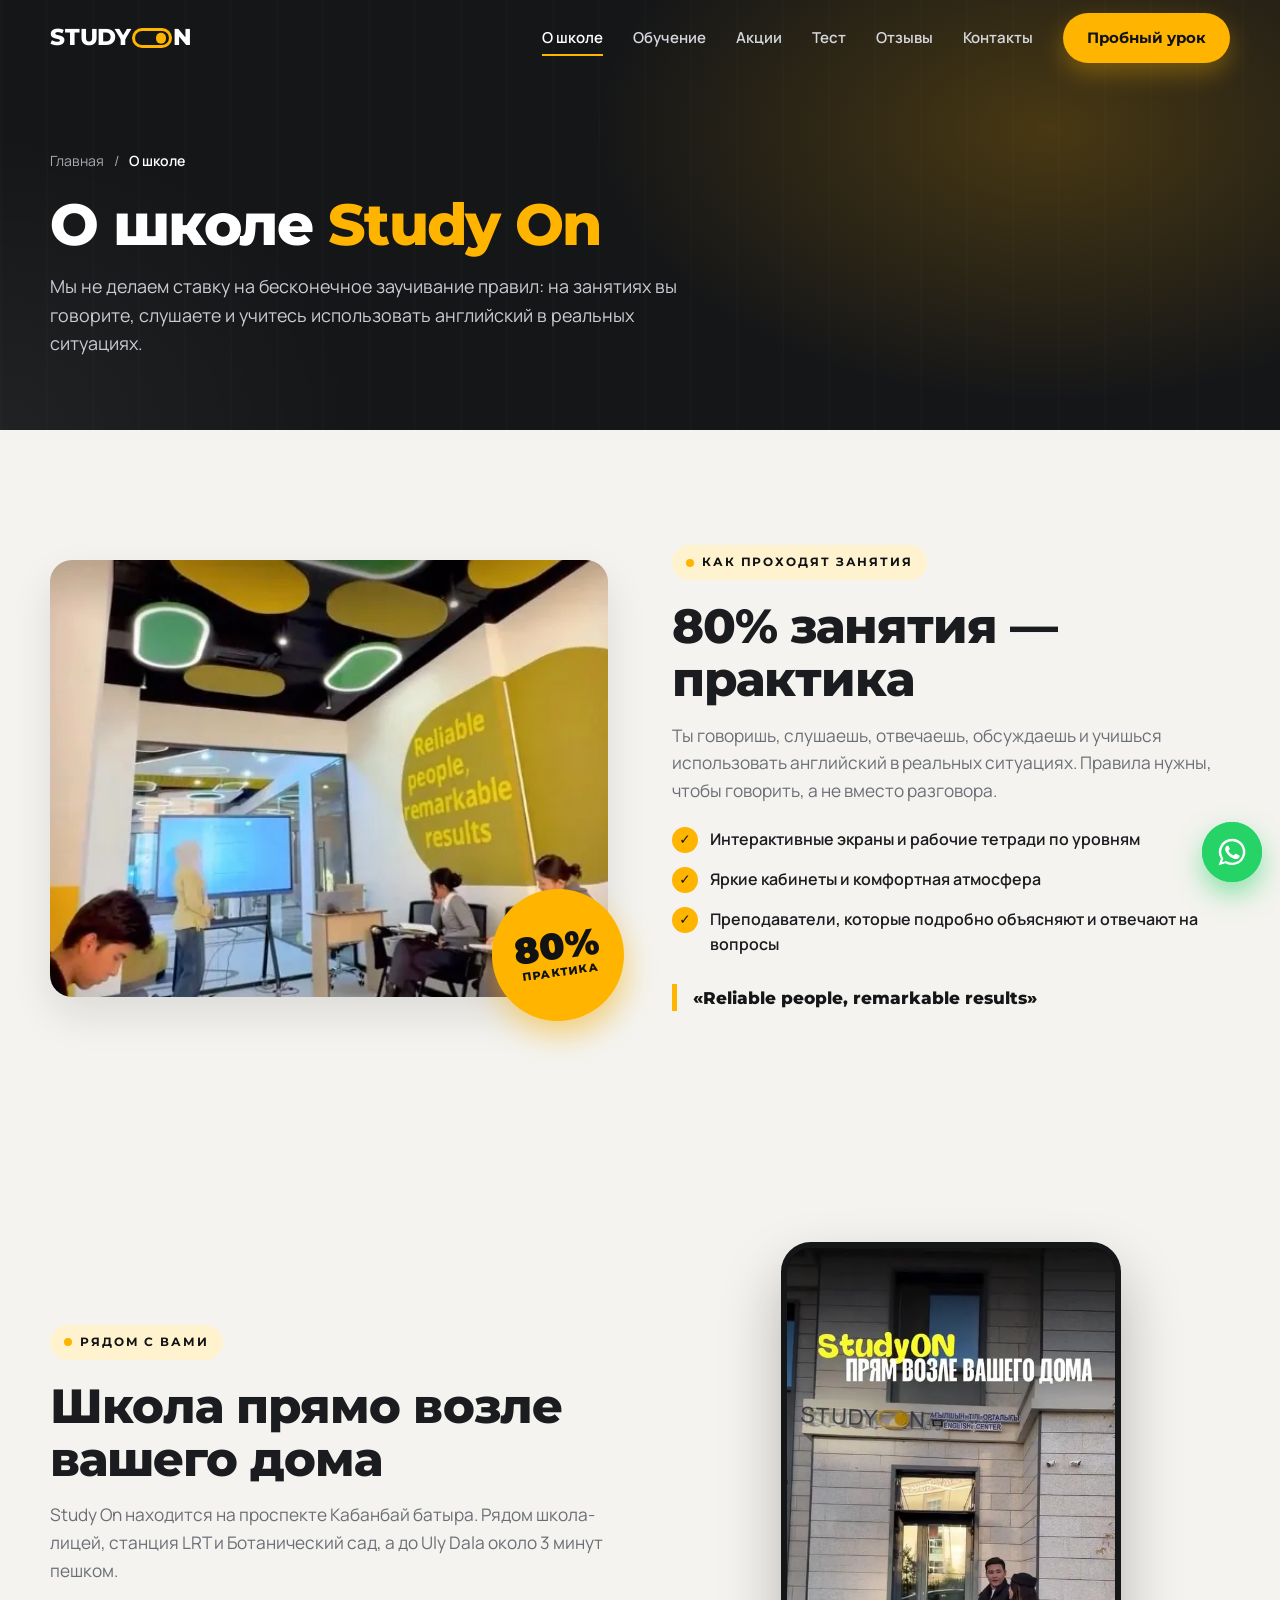
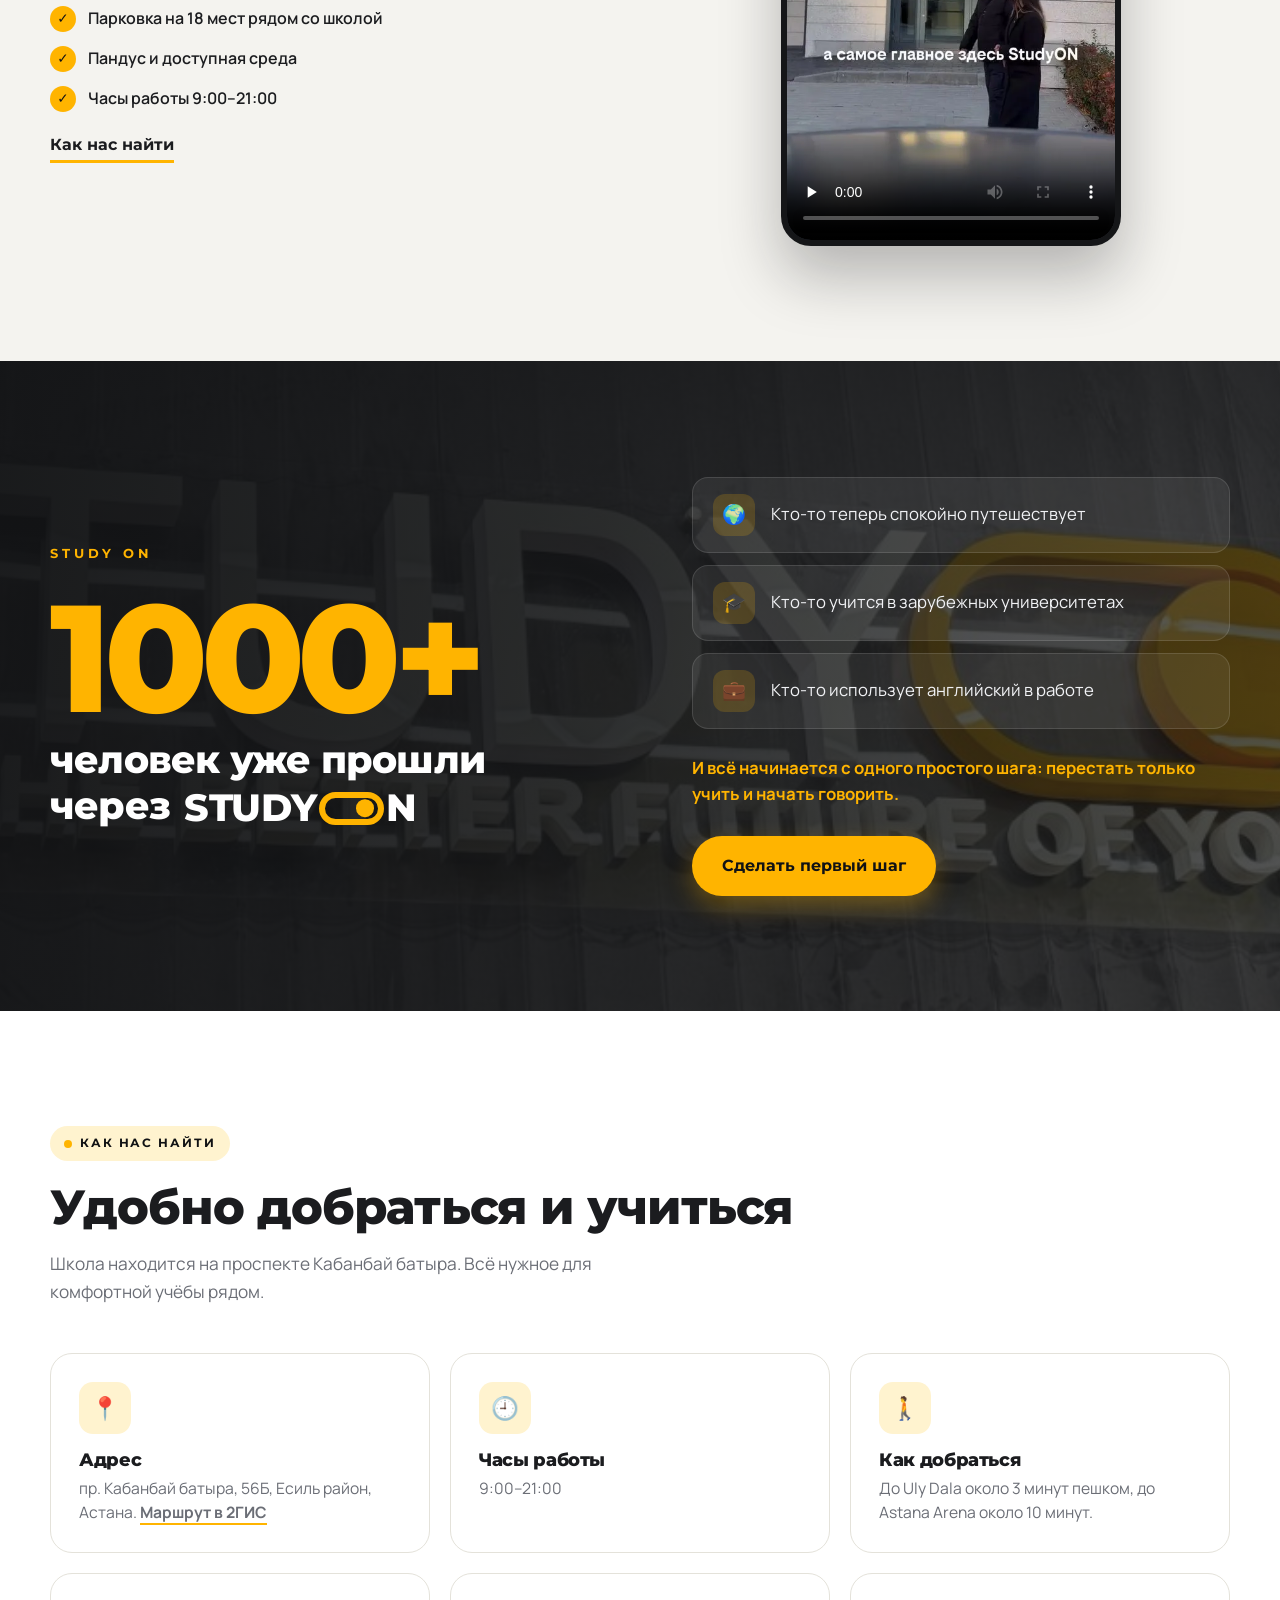
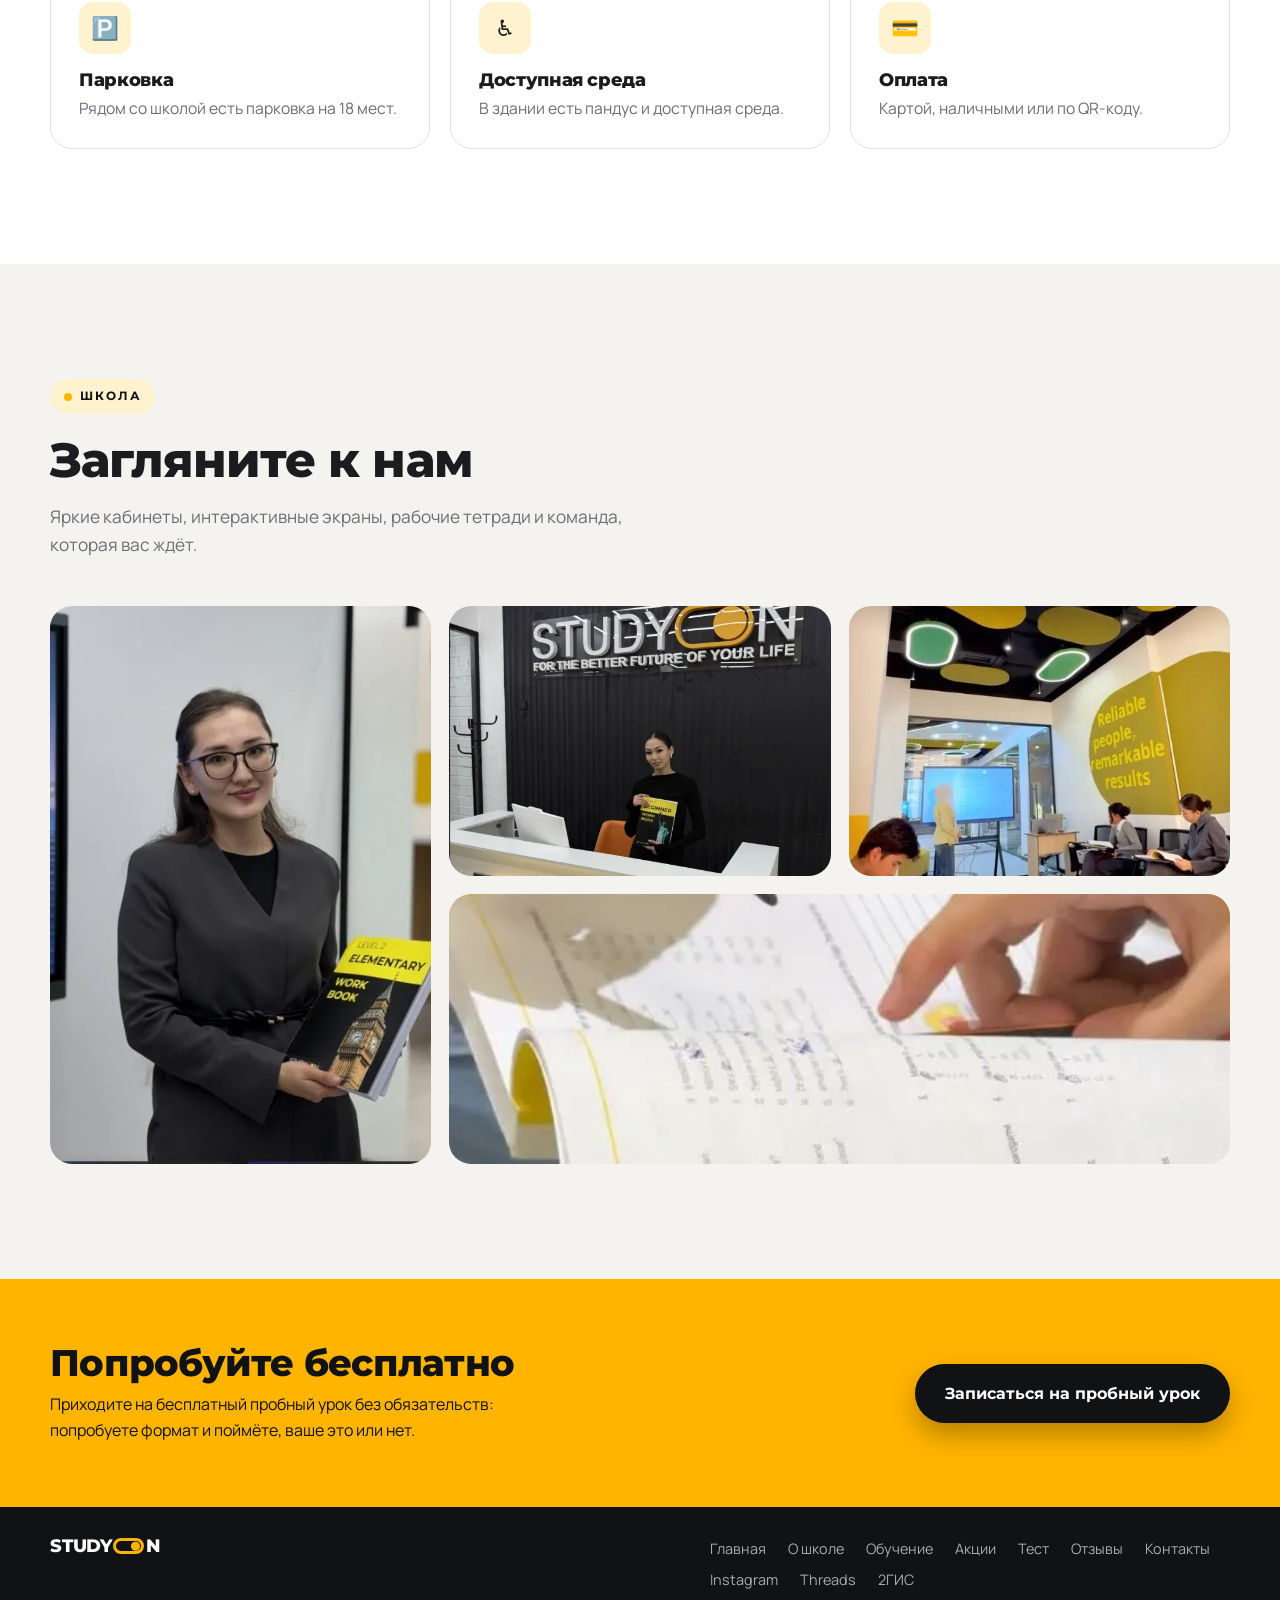
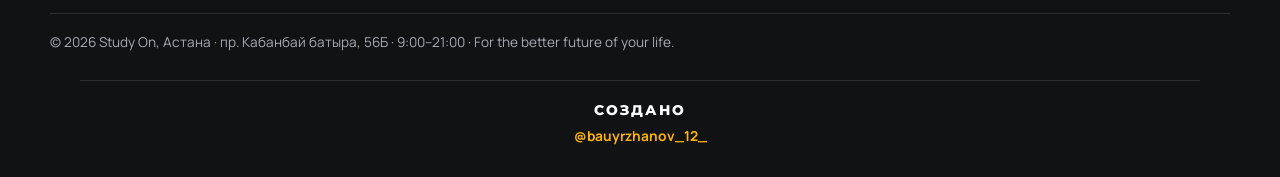
==== commit a95aa092: "Переделаны плашки на фото, Speaking Club (диалог) и расчёт скидки 20%+5%=25% Co-Authored-By: Claude " ====
--- a/about.html
+++ b/about.html
@@ -17,7 +17,7 @@
 <link rel="preconnect" href="https://fonts.googleapis.com">
 <link rel="preconnect" href="https://fonts.gstatic.com" crossorigin>
 <link href="https://fonts.googleapis.com/css2?family=Manrope:wght@400;600;700&family=Montserrat:wght@700;800;900&display=swap" rel="stylesheet">
-<link rel="stylesheet" href="css/style.css?v=20261107a">
+<link rel="stylesheet" href="css/style.css?v=20261107c">
 <script>document.documentElement.classList.add('js');</script>
 <script>try{if(!sessionStorage.getItem('so_loaded')&&!matchMedia('(prefers-reduced-motion: reduce)').matches)document.documentElement.classList.add('has-loader')}catch(e){}</script>
 </head>
@@ -188,6 +188,6 @@
   <symbol id="i-wa" viewBox="0 0 24 24"><path fill="currentColor" d="M12.04 2a9.9 9.9 0 0 0-8.4 15.1L2 22l5.03-1.6A9.9 9.9 0 1 0 12.04 2Zm0 18.1c-1.5 0-2.9-.4-4.1-1.1l-.3-.2-3 .9.9-2.9-.2-.3a8.1 8.1 0 1 1 6.7 3.6Zm4.5-6c-.2-.1-1.4-.7-1.6-.8-.2-.1-.4-.1-.6.1l-.8 1c-.1.2-.3.2-.5.1-1.6-.8-2.600-1.400-3.600-3.100-.3-.5.3-.5.8-1.500.1-.2 0-.3 0-.5l-.7-1.700c-.2-.5-.4-.4-.6-.4h-.5c-.2 0-.5.1-.7.300-.2.300-.9.900-.9 2.200 0 1.300.9 2.500 1.100 2.700.1.200 1.900 3 4.700 4.100 1.700.7 2.400.8 3.200.6.500-.1 1.500-.6 1.700-1.200.2-.6.2-1.100.2-1.200-.1-.1-.3-.2-.6-.3Z"/></symbol>
 </svg>
 
-<script src="js/main.js?v=20261107a" defer></script>
+<script src="js/main.js?v=20261107c" defer></script>
 </body>
 </html>
--- a/css/style.css
+++ b/css/style.css
@@ -724,3 +724,106 @@
 a.logo{cursor:pointer;-webkit-tap-highlight-color:transparent}
 a.logo.flip .sw i{animation:logoFlip 1s cubic-bezier(.4,0,.2,1)}
 @keyframes logoFlip{0%{right:.1em}35%,60%{right:calc(100% - .56em)}100%{right:.1em}}
+
+/* ==========================================================
+   Рабочие тетради: объёмные книжки (корешок, срез страниц, блик, эмблема)
+   ========================================================== */
+.book{width:160px;border-radius:4px 9px 9px 4px;background:linear-gradient(160deg,#17181a,#0a0a0b);
+  transform:perspective(900px) rotateY(-24deg) rotateX(3deg) rotate(-2deg);transform-origin:50% 60%;
+  box-shadow:3px 3px 0 #f1eee4,5px 5px 0 #d9d4c5,7px 7px 0 #bfb9a6,-1px 0 0 rgba(255,255,255,.08) inset,
+             16px 26px 34px rgba(0,0,0,.5);
+  transition:transform .5s var(--ease),box-shadow .5s var(--ease)}
+.level:hover .book{transform:perspective(900px) rotateY(-9deg) rotateX(2deg) translateY(-8px) scale(1.03)}
+.book::before{width:16px;background:
+  linear-gradient(90deg,rgba(0,0,0,.5) 0 2px,rgba(255,255,255,.28) 2px 4px,rgba(0,0,0,.28) 4px 6px,rgba(255,255,255,.1) 6px 9px,transparent 9px),
+  linear-gradient(180deg,rgba(255,255,255,.06),rgba(0,0,0,.2))}
+.book::after{content:"";position:absolute;inset:0;pointer-events:none;border-radius:inherit;
+  background:linear-gradient(112deg,rgba(255,255,255,.22) 0%,rgba(255,255,255,.05) 28%,transparent 42%,transparent 72%,rgba(0,0,0,.28) 100%)}
+.book-top{padding:13px 12px 14px 24px;background:linear-gradient(180deg,#ffbd1f,#ffb000)}
+.book-top span{letter-spacing:.16em}
+.book-top b{font-size:1rem}
+.book-body{position:relative;padding:12px 14px 12px 24px}
+.book-body::before{content:"";position:absolute;right:14px;top:14px;width:30px;height:16px;border:3px solid var(--y);border-radius:99px;
+  background:radial-gradient(circle at 72% 50%,var(--y) 0 3.5px,transparent 4px)}
+.book-body em{font-size:.72rem;letter-spacing:.06em;line-height:1.2}
+.book-body i{font-size:3.2rem;color:rgba(255,255,255,.1)}
+.book-ghost{background:rgba(255,255,255,.03);box-shadow:none;border:2px dashed rgba(255,255,255,.28)}
+.book-ghost::after,.book-ghost .book-body::before{display:none}
+.book-ghost::before{width:12px}
+@media(max-width:560px){.book{width:140px}}
+
+/* ==========================================================
+   Переделка: плашки на фото, Speaking Club, расчёт скидки
+   ========================================================== */
+/* --- главный экран: две плашки в ряд под фото, без налезания --- */
+.hero-visual{padding:0 0 44px 24px}
+.hero-chips{position:absolute;left:0;right:0;bottom:0;display:flex;justify-content:space-between;align-items:flex-end;gap:12px;padding:0 16px}
+.hero-chips .chip{position:static;animation:none;padding:10px 16px;gap:12px;flex-direction:row;align-items:center;border-radius:16px}
+.hero-chips .chip-rating b{font-size:1.9rem}
+.hero-chips .chip-rating small{margin-top:2px}
+.hero-chips .chip-rating .stars{font-size:.8rem;letter-spacing:2px;display:block}
+.hero-chips .mini-book{width:36px;border-radius:5px}
+.hero-chips .mini-book i{font-size:.4rem;padding:4px 0 0}
+.hero-chips .mini-book b{font-size:.5rem;padding:0 0 4px}
+.hero-chips .mini-book::after{height:16px}
+@media(max-width:640px){
+  .hero-visual{padding:0 0 40px 14px}
+  .hero-chips{padding:0 10px}
+  .hero-chips .chip-book{display:none}
+  .hero-chips .chip-rating{padding:9px 14px}
+  .hero-chips .chip-rating b{font-size:1.6rem}
+}
+
+/* --- Speaking Club: диалог вместо круга --- */
+.club{grid-template-columns:1.1fr .9fr;gap:clamp(28px,5vw,64px);
+  background:radial-gradient(circle at 92% 8%,rgba(255,180,0,.2),transparent 42%),var(--ink)}
+.club::before{display:none}
+.club-badge{display:none!important}
+.club-chat{display:grid;gap:10px;padding:20px;border-radius:26px;background:rgba(255,255,255,.06);border:1px solid rgba(255,255,255,.12);max-width:400px;width:100%;justify-self:center}
+.cc-head{display:flex;align-items:center;gap:12px;padding-bottom:14px;margin-bottom:4px;border-bottom:1px solid rgba(255,255,255,.1)}
+.cc-av{width:44px;height:44px;border-radius:50%;background:var(--y);display:grid;place-items:center;font-size:1.4rem}
+.cc-head b{display:block;font-family:var(--head);font-weight:800;color:#fff;font-size:1rem}
+.cc-head small{color:var(--muted-d);font-size:.78rem}
+.club .cc-b{margin:0;max-width:82%;padding:11px 16px;border-radius:18px;font-size:.95rem;line-height:1.35}
+.club .cc-b.l{justify-self:start;background:#2a2c31;color:#f1f2f5;border-bottom-left-radius:6px}
+.club .cc-b.r{justify-self:end;background:var(--y);color:var(--ink);font-weight:600;border-bottom-right-radius:6px}
+.cc-b.typing{display:flex;gap:5px;padding:14px 18px}
+.cc-b.typing i{width:7px;height:7px;border-radius:50%;background:rgba(17,18,20,.55);animation:ccDot 1.2s infinite ease-in-out}
+.cc-b.typing i:nth-child(2){animation-delay:.18s}
+.cc-b.typing i:nth-child(3){animation-delay:.36s}
+@keyframes ccDot{0%,60%,100%{transform:none;opacity:.5}30%{transform:translateY(-4px);opacity:1}}
+.js .club.in .cc-b{animation:ccIn .5s var(--ease) both}
+.js .club.in .cc-b:nth-of-type(1){animation-delay:.3s}
+.js .club.in .cc-b:nth-of-type(2){animation-delay:.9s}
+.js .club.in .cc-b:nth-of-type(3){animation-delay:1.5s}
+.js .club.in .cc-b:nth-of-type(4){animation-delay:2.1s}
+.js .club:not(.in) .cc-b{opacity:0}
+@keyframes ccIn{from{opacity:0;transform:translateY(10px) scale(.96)}to{opacity:1;transform:none}}
+@media(max-width:900px){.club{grid-template-columns:1fr}.club-chat{justify-self:stretch;max-width:none}}
+@media(prefers-reduced-motion:reduce){.js .club .cc-b{animation:none;opacity:1}}
+
+/* --- акция: аккуратный расчёт скидки --- */
+.promo-calc{background:rgba(255,255,255,.06);border:1px solid rgba(255,255,255,.12);border-radius:20px;padding:18px;margin-bottom:14px}
+.pc-bar{display:flex;gap:4px;height:44px;margin-bottom:16px}
+.pc-bar i{display:grid;place-items:center;font-style:normal;font-family:var(--head);font-weight:900;font-size:1.05rem;border-radius:10px}
+.pc-bar .a{flex:20;background:var(--y);color:var(--ink)}
+.pc-bar .b{flex:5;background:#fff;color:var(--ink);font-size:.9rem}
+.pc-list{list-style:none;margin:0;padding:0;display:grid;gap:10px}
+.pc-list li{display:grid;grid-template-columns:12px 1fr auto;align-items:center;gap:12px;font-size:.92rem;color:#d9dbe1;line-height:1.3}
+.pc-list .dot{width:12px;height:12px;border-radius:4px}
+.pc-list .dot.a{background:var(--y)}
+.pc-list .dot.b{background:#fff}
+.pc-list b{font-family:var(--head);font-weight:800;color:#fff}
+.pc-list .pc-sum{grid-template-columns:1fr auto;padding-top:12px;margin-top:2px;border-top:1px dashed rgba(255,255,255,.25);color:#fff;font-weight:700}
+.pc-list .pc-sum b{font-size:1.5rem;color:var(--y)}
+/* плашки на фото: компактнее, чтобы помещались в ряд */
+.hero-chips{padding:0 10px;gap:10px}
+.hero-chips .chip{padding:9px 12px;gap:10px}
+.hero-chips .chip small{font-size:.7rem;line-height:1.25;white-space:nowrap}
+.hero-chips .chip-rating b{font-size:1.7rem}
+.hero-chips .mini-book{width:46px}
+.hero-chips .mini-book i{font-size:.34rem;letter-spacing:.04em;padding:4px 0 0}
+.hero-chips .mini-book b{font-size:.44rem;padding:0 0 4px}
+/* если фото узкое, вторая плашка скрывается, чтобы не выходить за край */
+.hero-visual{container-type:inline-size}
+@container (max-width:365px){.hero-chips .chip-book{display:none}}
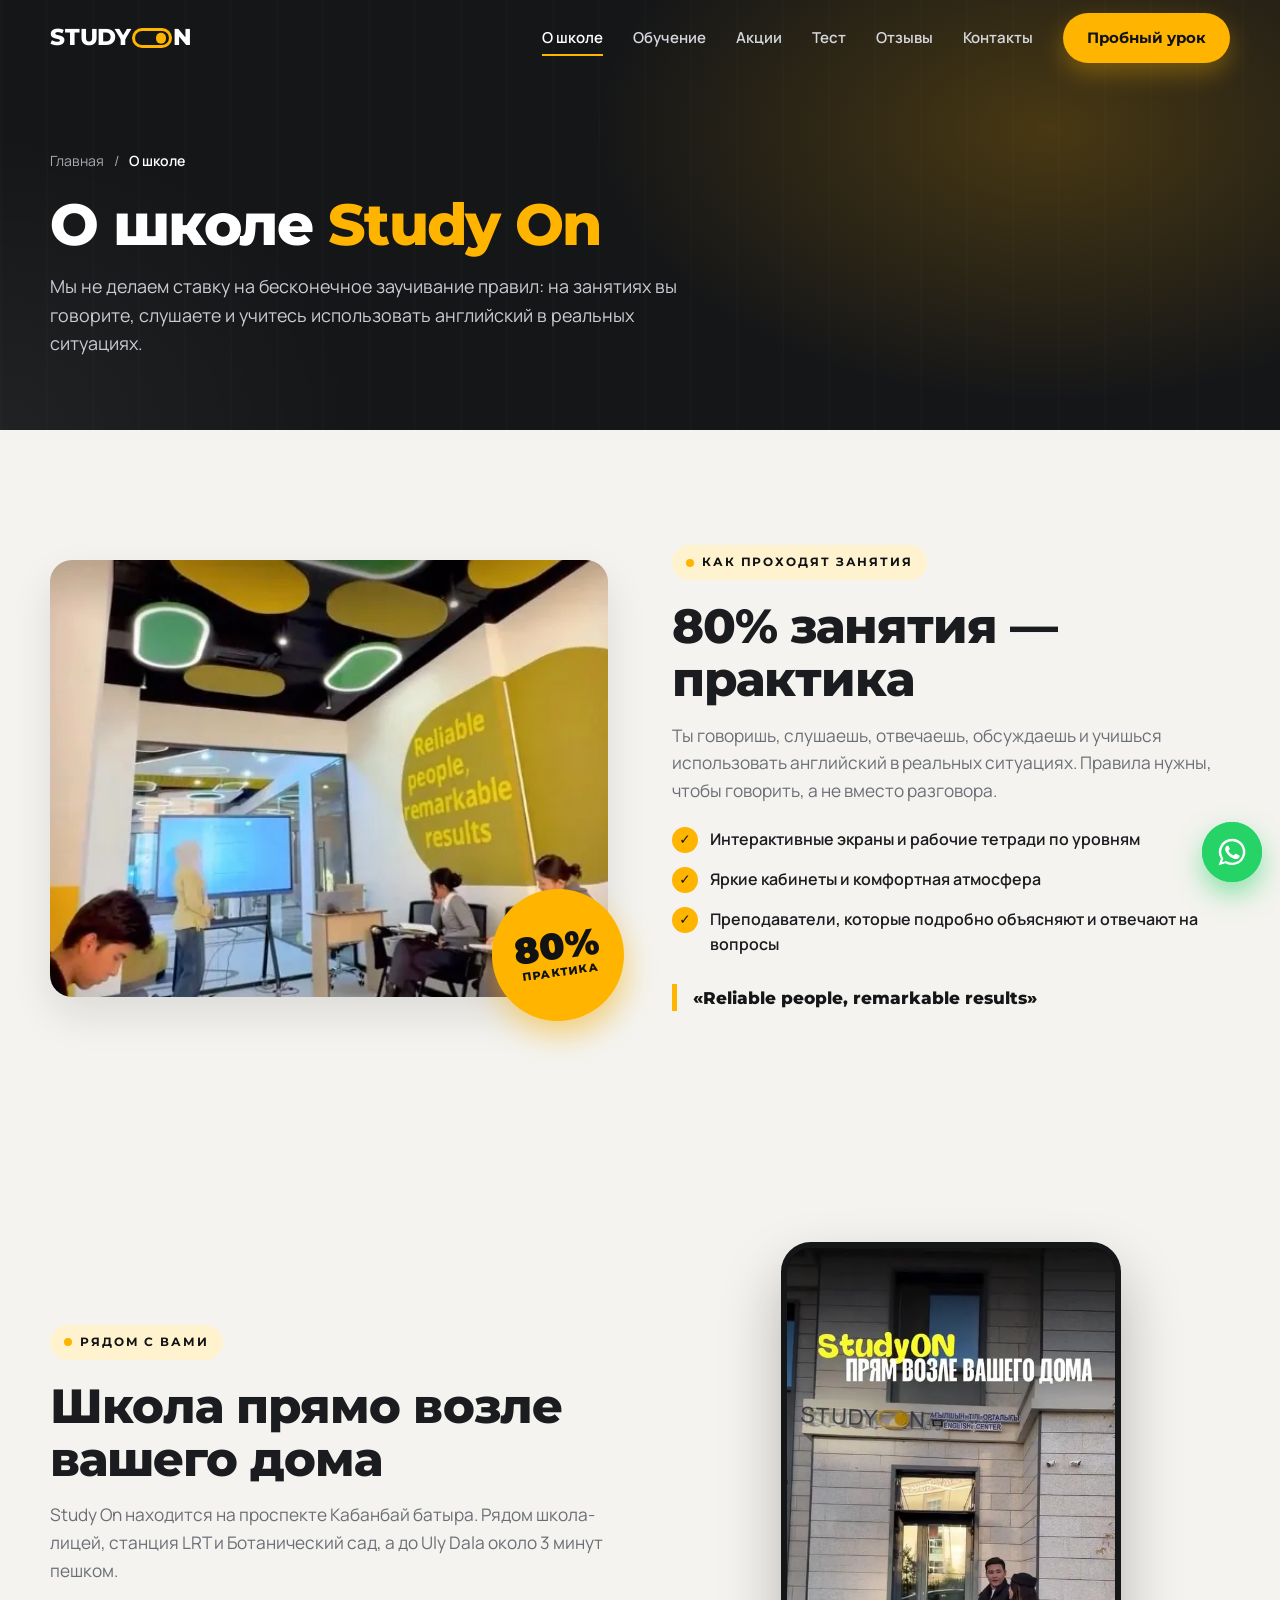
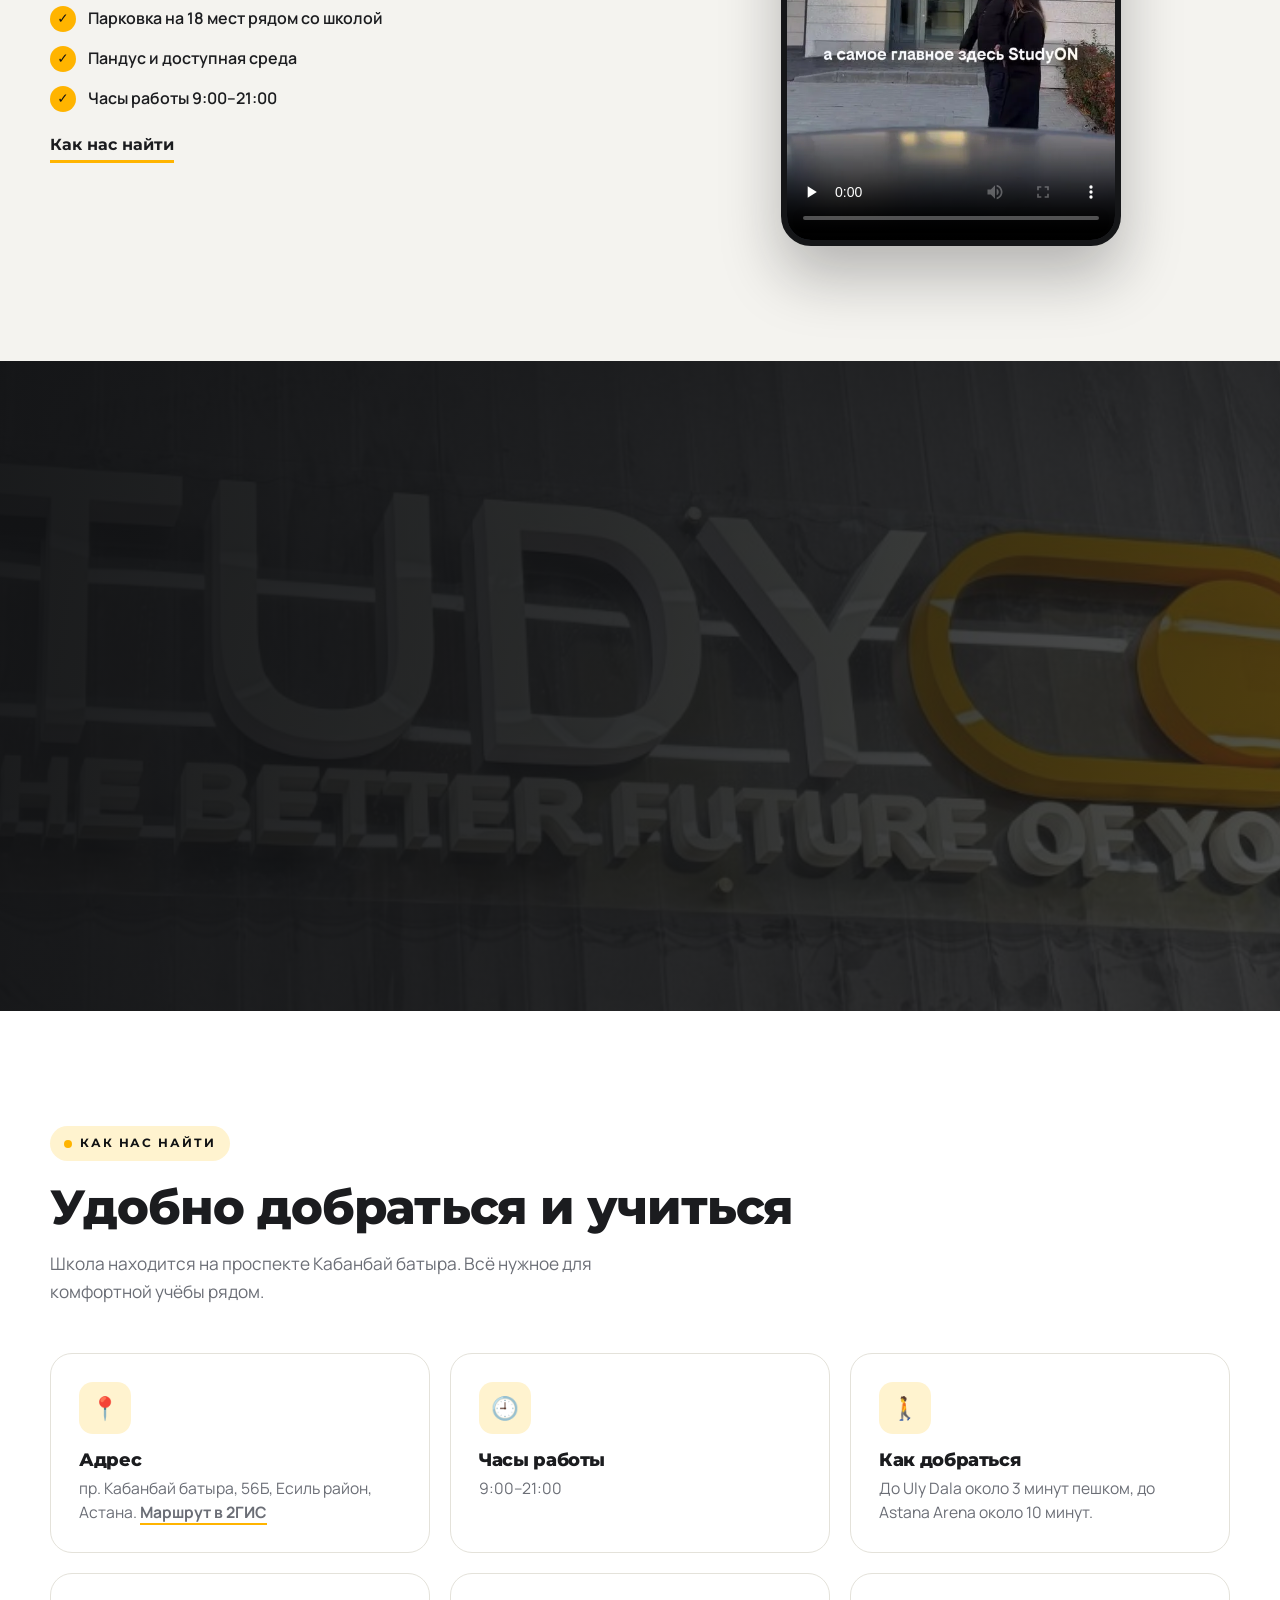
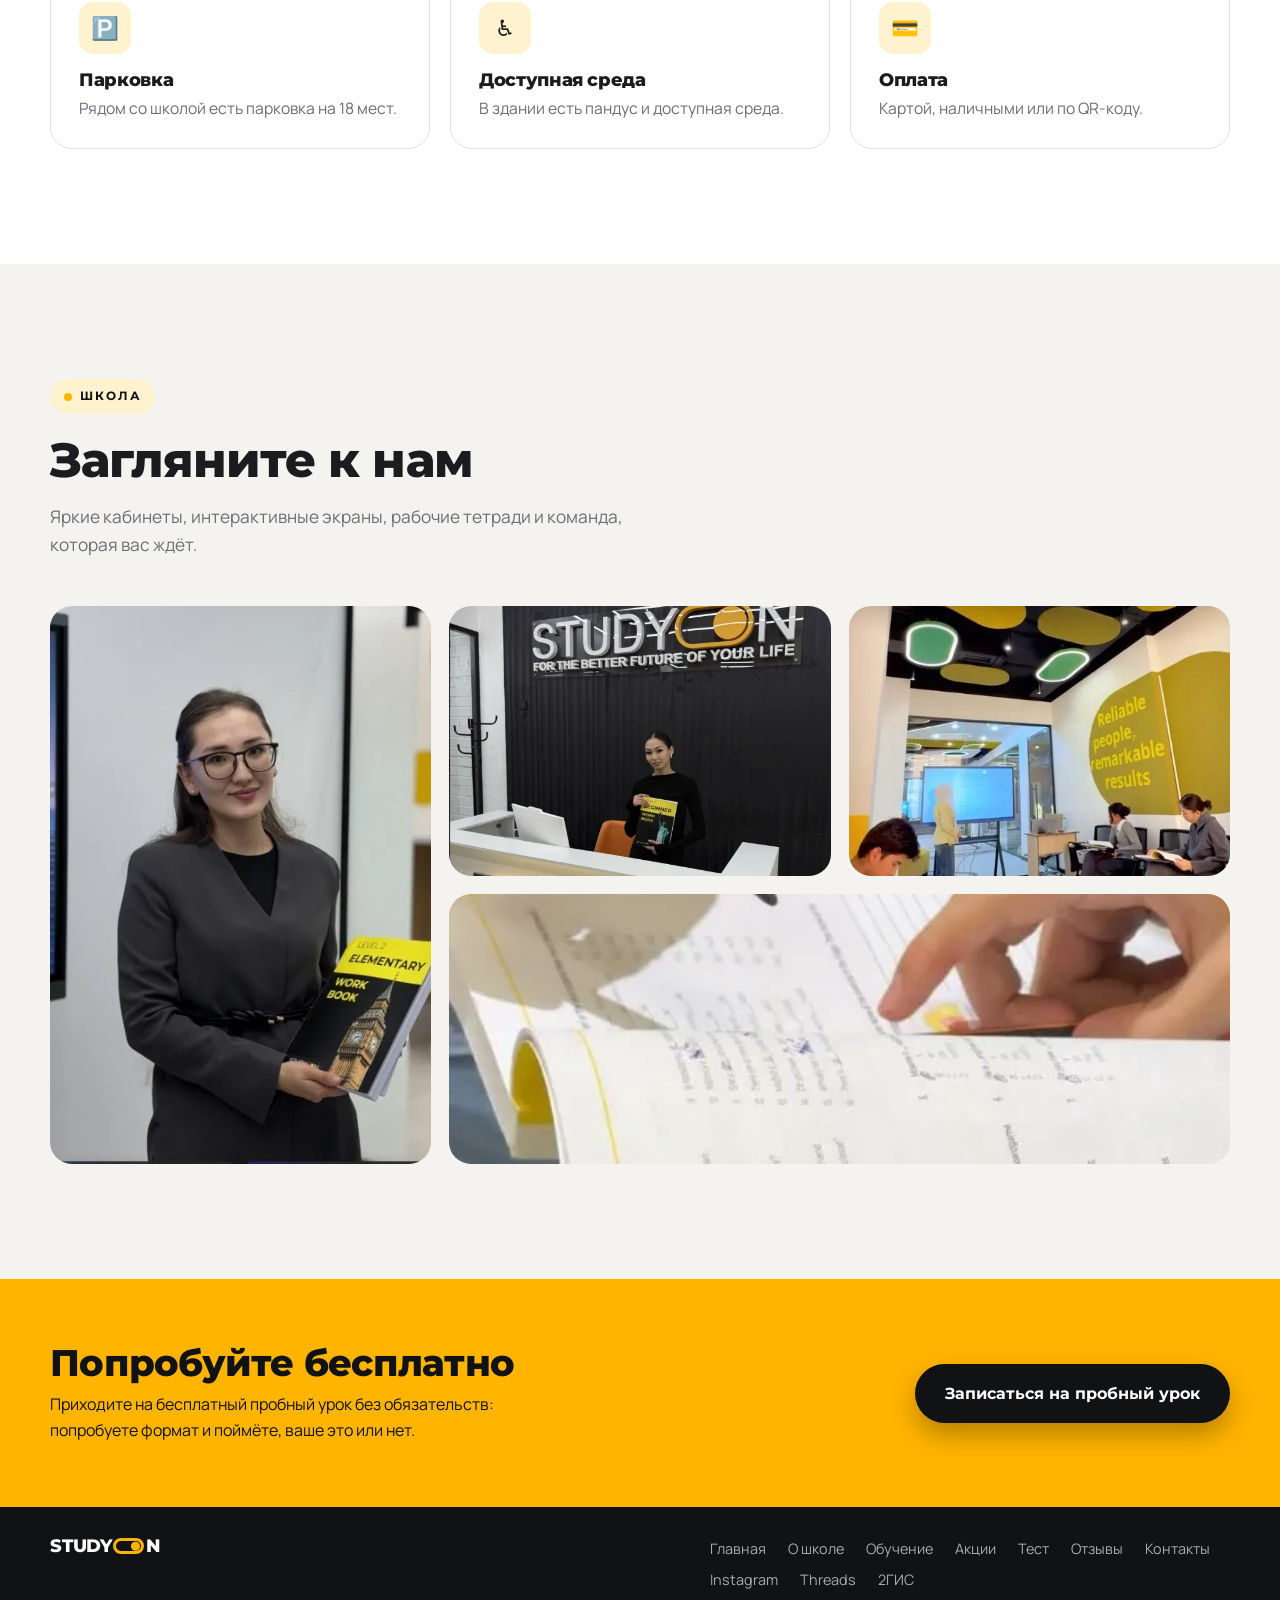
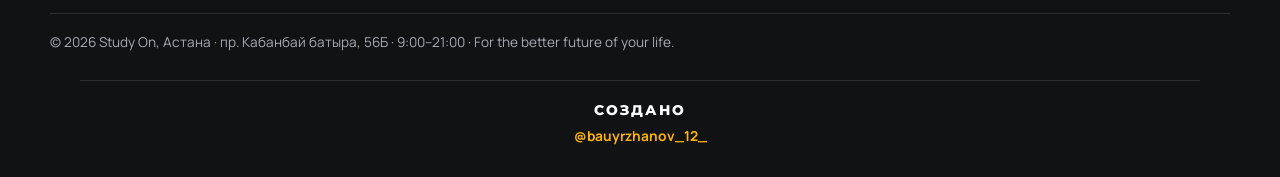
==== commit a251d328: "Логотип в подвале: такая же анимация переключателя, как вверху Co-Authored-By: Claude Sonnet 5.5 <no" ====
--- a/about.html
+++ b/about.html
@@ -17,7 +17,7 @@
 <link rel="preconnect" href="https://fonts.googleapis.com">
 <link rel="preconnect" href="https://fonts.gstatic.com" crossorigin>
 <link href="https://fonts.googleapis.com/css2?family=Manrope:wght@400;600;700&family=Montserrat:wght@700;800;900&display=swap" rel="stylesheet">
-<link rel="stylesheet" href="css/style.css?v=20261107c">
+<link rel="stylesheet" href="css/style.css?v=20261107f">
 <script>document.documentElement.classList.add('js');</script>
 <script>try{if(!sessionStorage.getItem('so_loaded')&&!matchMedia('(prefers-reduced-motion: reduce)').matches)document.documentElement.classList.add('has-loader')}catch(e){}</script>
 </head>
@@ -168,7 +168,7 @@
 
 <footer class="site-footer">
   <div class="wrap foot">
-    <a class="logo logo-sm" href="./" aria-label="Study On"><span>STUDY</span><span class="sw" aria-hidden="true"><i></i></span><span>N</span></a>
+    <a class="logo logo-sm" href="./" aria-label="Study On — на главную"><span>STUDY</span><span class="sw" aria-hidden="true"><i></i></span><span>N</span></a>
     <nav class="foot-nav" aria-label="Страницы сайта"><a href="./">Главная</a><a href="about">О школе</a><a href="courses">Обучение</a><a href="trial">Акции</a><a href="test">Тест</a><a href="reviews">Отзывы</a><a href="contacts">Контакты</a><a href="https://instagram.com/study_on_astana" target="_blank" rel="noopener">Instagram</a><a href="https://www.threads.com/@study_on_astana" target="_blank" rel="noopener">Threads</a><a href="https://2gis.kz/astana/firm/70000001118203373" target="_blank" rel="noopener">2ГИС</a></nav>
     <p class="foot-copy">© <span id="year"></span> Study On, Астана · пр. Кабанбай батыра, 56Б · 9:00–21:00 · For the better future of your life.</p>
   </div>
@@ -188,6 +188,6 @@
   <symbol id="i-wa" viewBox="0 0 24 24"><path fill="currentColor" d="M12.04 2a9.9 9.9 0 0 0-8.4 15.1L2 22l5.03-1.6A9.9 9.9 0 1 0 12.04 2Zm0 18.1c-1.5 0-2.9-.4-4.1-1.1l-.3-.2-3 .9.9-2.9-.2-.3a8.1 8.1 0 1 1 6.7 3.6Zm4.5-6c-.2-.1-1.4-.7-1.6-.8-.2-.1-.4-.1-.6.1l-.8 1c-.1.2-.3.2-.5.1-1.6-.8-2.600-1.400-3.600-3.100-.3-.5.3-.5.8-1.500.1-.2 0-.3 0-.5l-.7-1.700c-.2-.5-.4-.4-.6-.4h-.5c-.2 0-.5.1-.7.300-.2.300-.9.900-.9 2.200 0 1.300.9 2.500 1.100 2.700.1.200 1.900 3 4.700 4.100 1.700.7 2.400.8 3.200.6.500-.1 1.500-.6 1.700-1.200.2-.6.2-1.100.2-1.200-.1-.1-.3-.2-.6-.3Z"/></symbol>
 </svg>
 
-<script src="js/main.js?v=20261107c" defer></script>
+<script src="js/main.js?v=20261107f" defer></script>
 </body>
 </html>
--- a/css/style.css
+++ b/css/style.css
@@ -58,7 +58,6 @@
 .logo{display:inline-flex;align-items:center;font-family:var(--head);font-weight:800;font-size:1.45rem;letter-spacing:-.01em;color:#fff;line-height:1}
 .logo .sw{position:relative;display:inline-block;width:1.7em;height:.86em;margin:0 .06em;border:.17em solid var(--y);border-radius:999px;flex:none}
 .logo .sw i{position:absolute;top:50%;right:.1em;width:.46em;height:.46em;border-radius:50%;background:var(--y);transform:translateY(-50%);transition:right .5s var(--ease)}
-@media(hover:hover){.logo:hover .sw i{right:calc(100% - .56em)}}
 .logo-sm{font-size:1.15rem}
 
 /* ---------- header ---------- */
@@ -721,9 +720,13 @@
 .foot-made{display:flex;flex-direction:column;align-items:center;gap:4px}
 
 /* клик по логотипу: только анимация переключателя, без перехода */
-a.logo{cursor:pointer;-webkit-tap-highlight-color:transparent}
-a.logo.flip .sw i{animation:logoFlip 1s cubic-bezier(.4,0,.2,1)}
-@keyframes logoFlip{0%{right:.1em}35%,60%{right:calc(100% - .56em)}100%{right:.1em}}
+/* верхний логотип: переключатель щёлкает только по нажатию */
+.site-header a.logo,.site-footer a.logo{cursor:pointer;-webkit-tap-highlight-color:transparent}
+.site-header a.logo.flip .sw i,.site-footer a.logo.flip .sw i{animation:logoFlip .9s both}
+@keyframes logoFlip{
+  0%{transform:translate(0,-50%);animation-timing-function:cubic-bezier(.5,0,.2,1)}
+  35%,60%{transform:translate(-.7em,-50%);animation-timing-function:cubic-bezier(.5,0,.2,1)}
+  100%{transform:translate(0,-50%)}}
 
 /* ==========================================================
    Рабочие тетради: объёмные книжки (корешок, срез страниц, блик, эмблема)
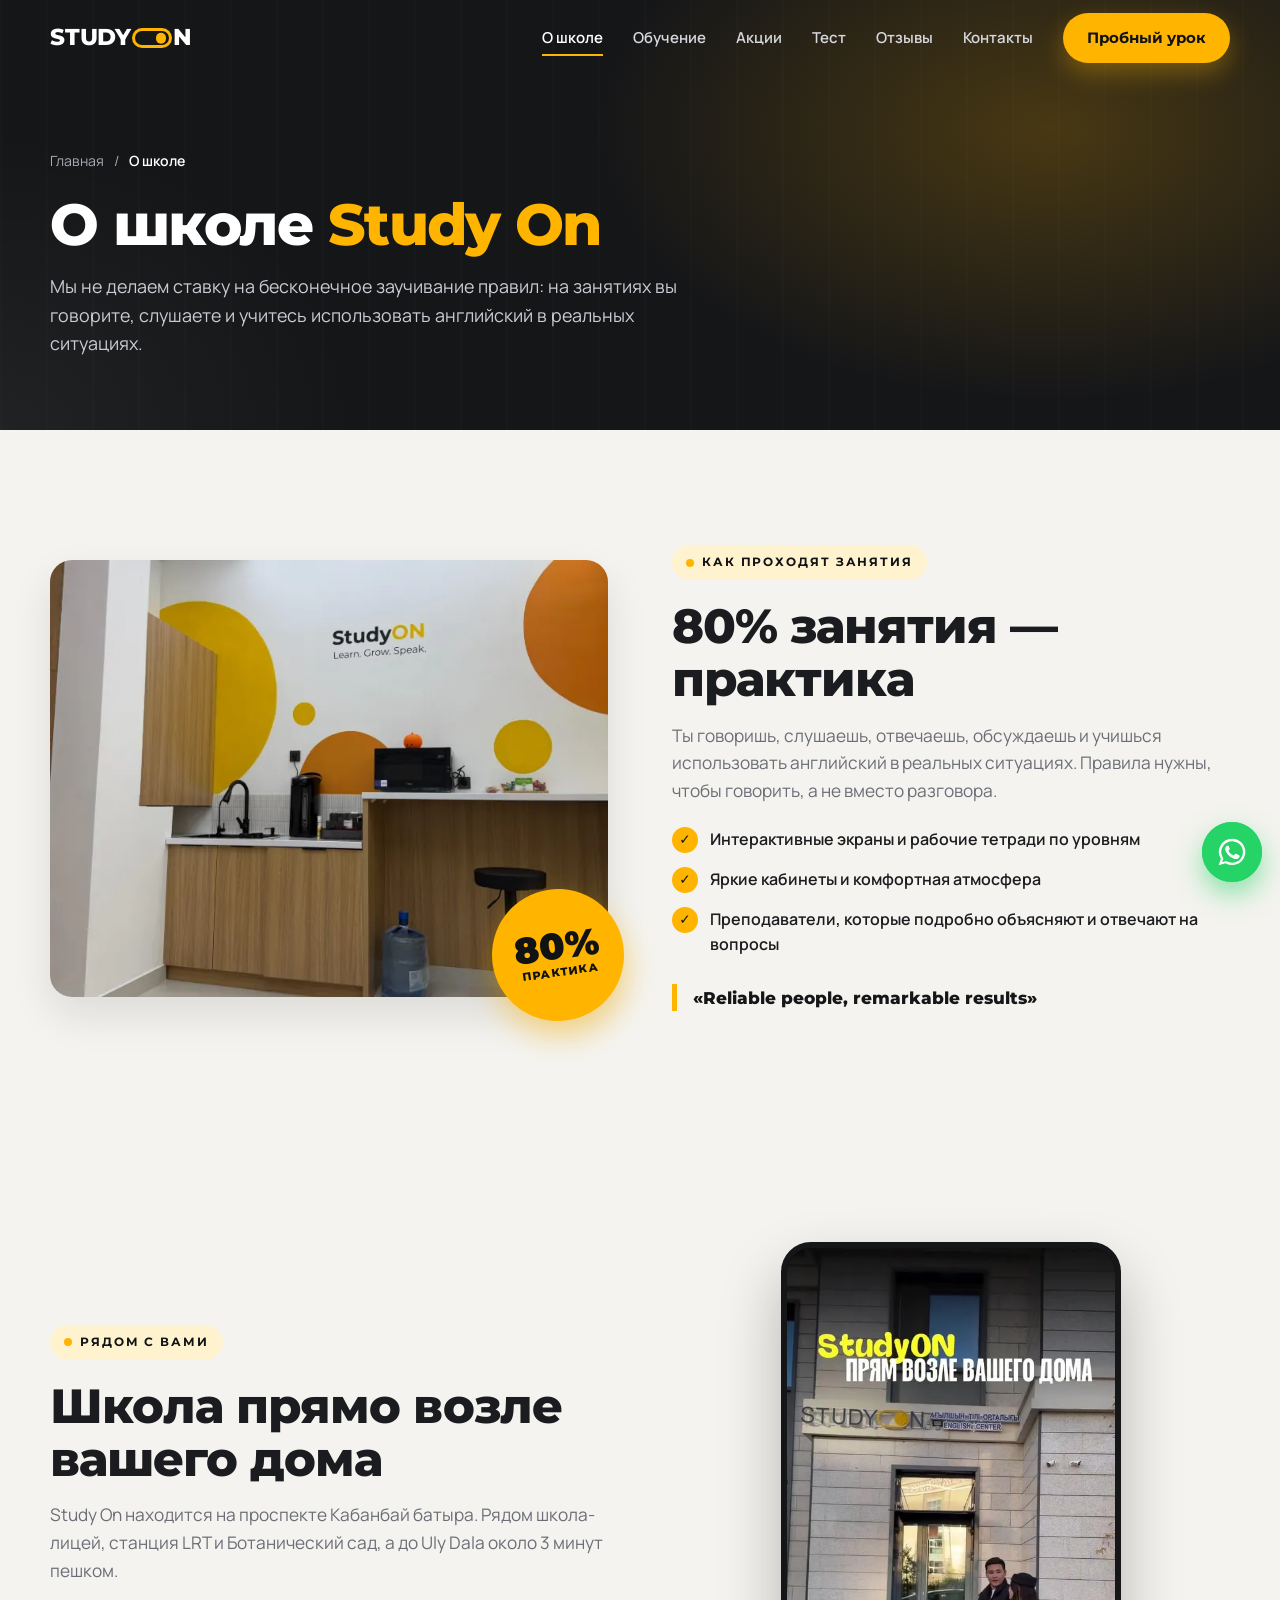
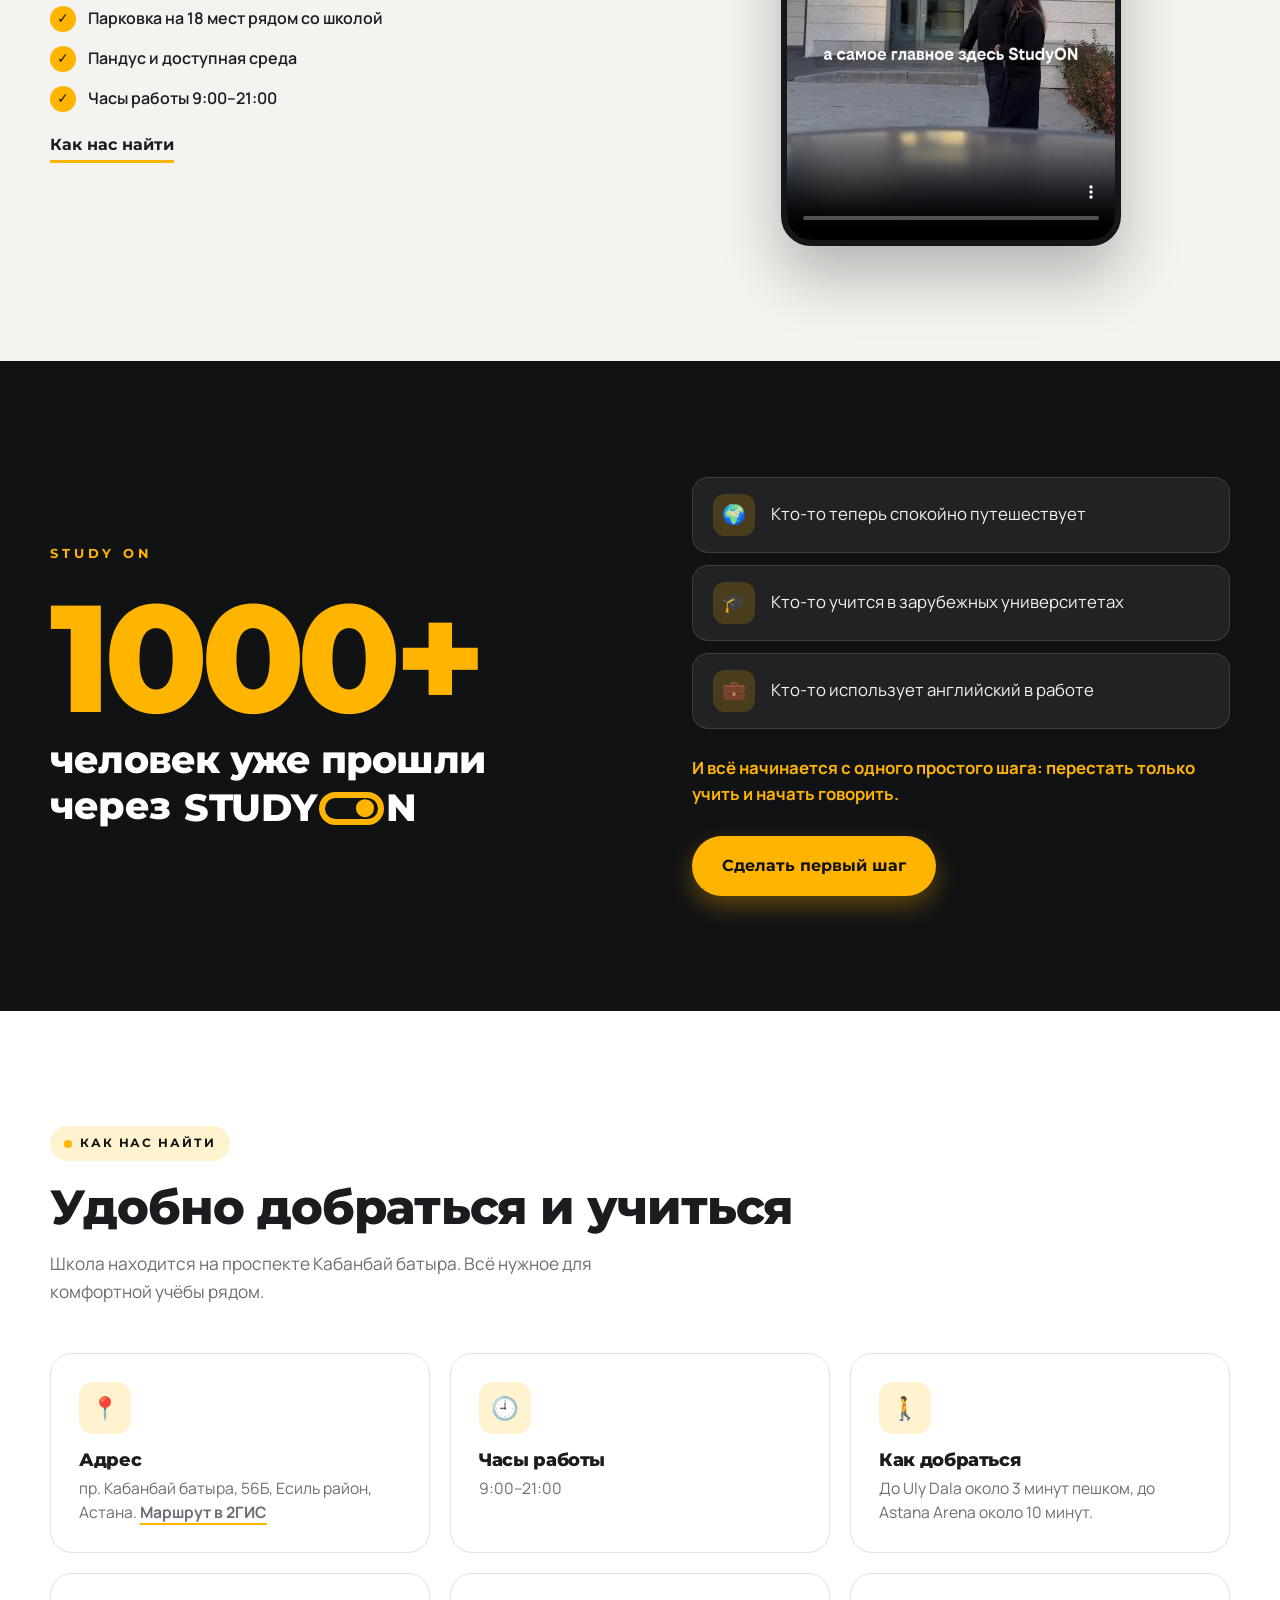
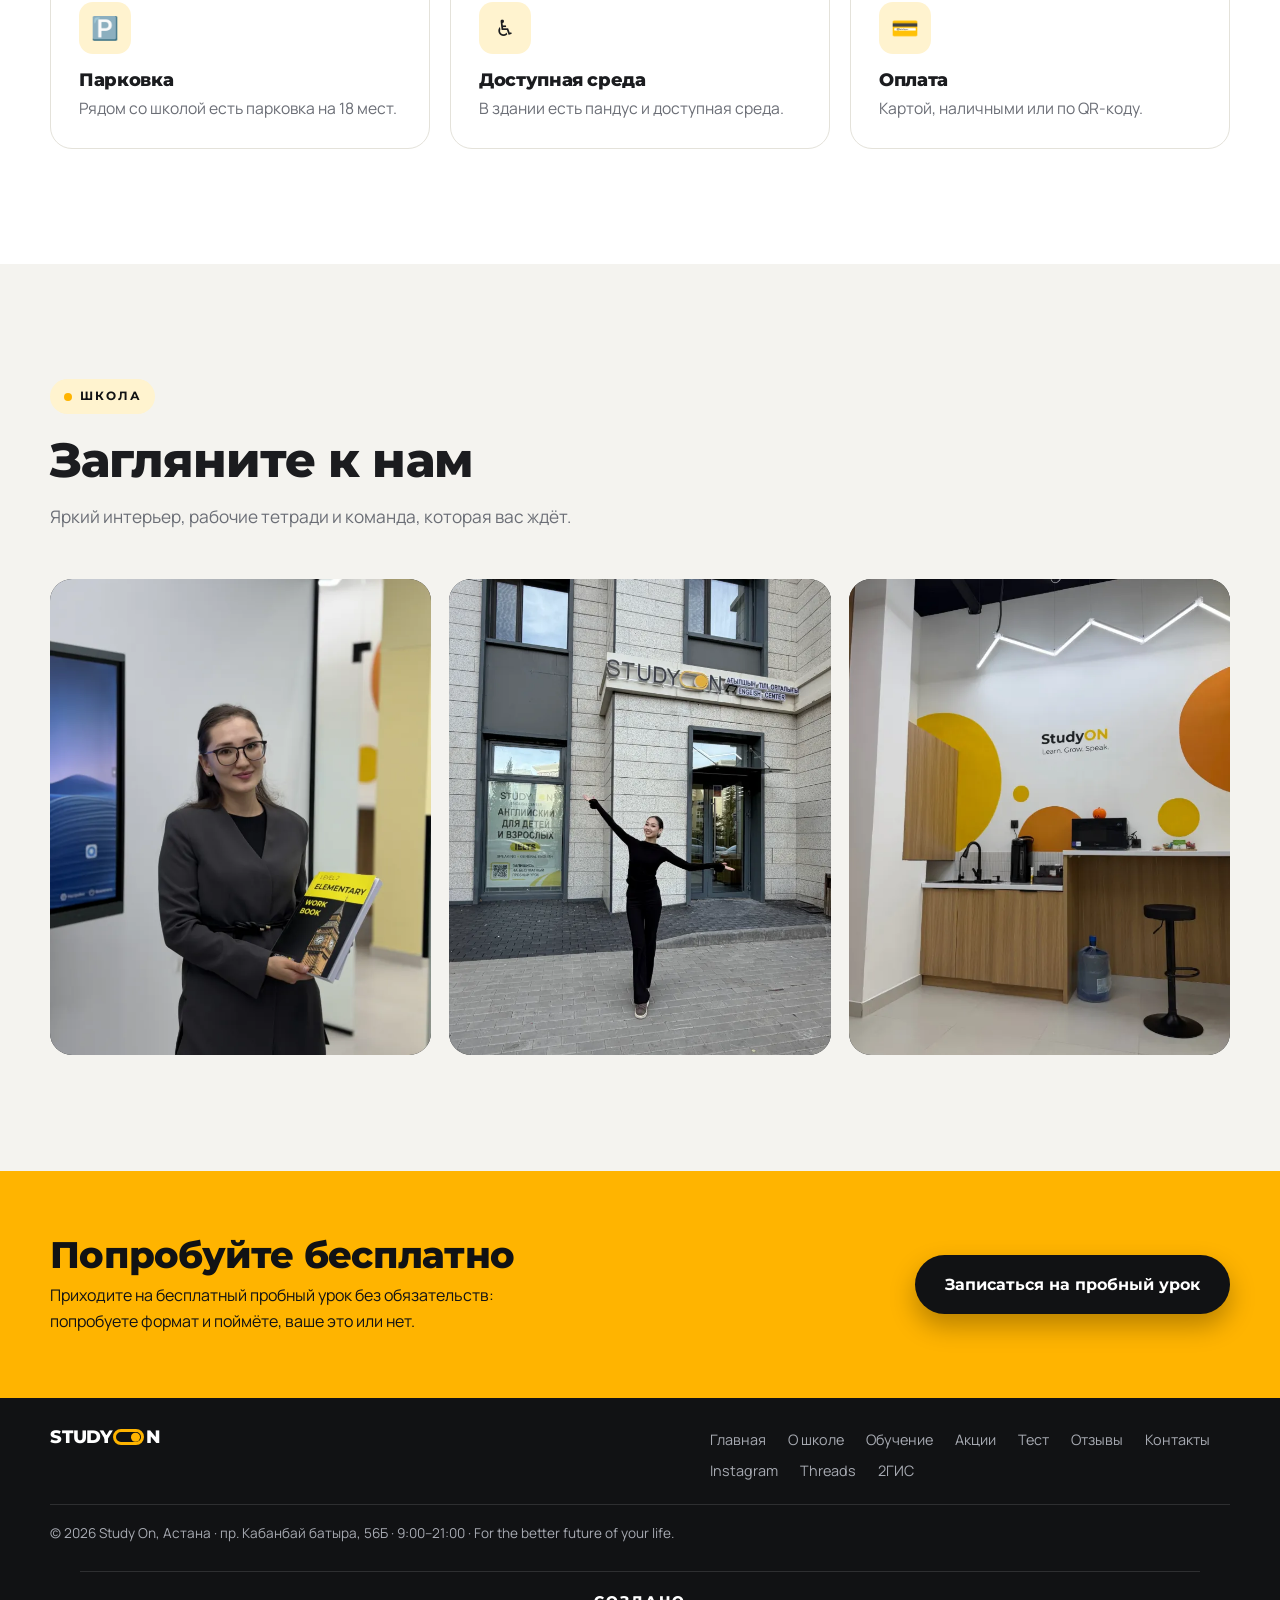
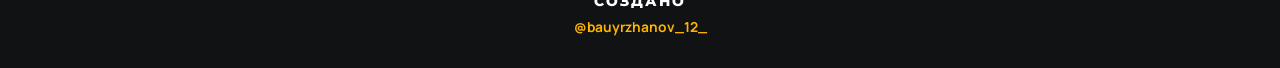
==== commit 83605ec2: "Реальные фото школы: герой, галерея, вход, интерьер; убраны старые изображения Co-Authored-By: Claud" ====
--- a/about.html
+++ b/about.html
@@ -12,12 +12,12 @@
 <meta property="og:type" content="website">
 <meta property="og:title" content="О школе Study On — 80% практики, более 1000 учеников · Астана">
 <meta property="og:description" content="Study On: школа английского языка в Астане. 80% занятия — практика, интерактивные экраны, более 1000 учеников. Адрес: пр. Кабанбай батыра, 56Б, часы работы 9:00–21:00.">
-<meta property="og:image" content="https://study-on.w-smp.in/assets/img/reception.jpg">
+<meta property="og:image" content="https://study-on.w-smp.in/assets/img/hero.jpg">
 <meta property="og:locale" content="ru_RU">
 <link rel="preconnect" href="https://fonts.googleapis.com">
 <link rel="preconnect" href="https://fonts.gstatic.com" crossorigin>
 <link href="https://fonts.googleapis.com/css2?family=Manrope:wght@400;600;700&family=Montserrat:wght@700;800;900&display=swap" rel="stylesheet">
-<link rel="stylesheet" href="css/style.css?v=20261107f">
+<link rel="stylesheet" href="css/style.css?v=20261107g">
 <script>document.documentElement.classList.add('js');</script>
 <script>try{if(!sessionStorage.getItem('so_loaded')&&!matchMedia('(prefers-reduced-motion: reduce)').matches)document.documentElement.classList.add('has-loader')}catch(e){}</script>
 </head>
@@ -57,7 +57,7 @@
 <section class="sec sec-paper practice" id="practice">
   <div class="wrap split">
     <figure class="practice-photo reveal">
-      <picture><source srcset="assets/img/room.webp" type="image/webp"><img src="assets/img/room.jpg" loading="lazy" width="517" height="405" alt="Учебный кабинет Study On: интерактивный экран, ученики с тетрадями, на стене надпись Reliable people, remarkable results"></picture>
+      <picture><source srcset="assets/img/room-wide.webp" type="image/webp"><img src="assets/img/room-wide.jpg" loading="lazy" width="705" height="552" alt="Study On изнутри: яркая стена с логотипом и слоганом Learn. Grow. Speak."></picture>
       <span class="badge-80"><b>80%</b><small>практика</small></span>
     </figure>
     <div class="practice-txt reveal">
@@ -136,20 +136,17 @@
     <div class="sec-head reveal">
       <span class="tag">Школа</span>
       <h2>Загляните к нам</h2>
-      <p>Яркие кабинеты, интерактивные экраны, рабочие тетради и команда, которая вас ждёт.</p>
+      <p>Яркий интерьер, рабочие тетради и команда, которая вас ждёт.</p>
     </div>
     <div class="bento">
-      <button class="shot s-a reveal" data-lb="assets/img/teacher.webp" data-cap="Команда Study On" aria-label="Открыть фото: команда Study On">
-        <picture><source srcset="assets/img/teacher.webp" type="image/webp"><img src="assets/img/teacher.jpg" loading="lazy" width="635" height="625" alt="Сотрудница Study On с рабочей тетрадью Elementary рядом с интерактивным экраном"></picture>
+      <button class="shot reveal" data-lb="assets/img/teacher.webp" data-cap="Команда Study On" aria-label="Открыть фото: команда Study On">
+        <picture><source srcset="assets/img/teacher.webp" type="image/webp"><img src="assets/img/teacher.jpg" loading="lazy" width="712" height="915" alt="Сотрудница Study On с рабочей тетрадью Elementary Level 2"></picture>
       </button>
-      <button class="shot s-b reveal" data-lb="assets/img/reception.webp" data-cap="Ресепшн Study On" aria-label="Открыть фото: ресепшн">
-        <picture><source srcset="assets/img/reception.webp" type="image/webp"><img src="assets/img/reception.jpg" loading="lazy" width="623" height="516" alt="Ресепшн Study On под вывеской школы"></picture>
+      <button class="shot reveal" data-lb="assets/img/entrance.webp" data-cap="Вход в Study On — ищите вывеску" aria-label="Открыть фото: вход в школу">
+        <picture><source srcset="assets/img/entrance.webp" type="image/webp"><img src="assets/img/entrance.jpg" loading="lazy" width="713" height="910" alt="Вход в школу Study On: вывеска Study On English Center и окно с надписью «Английский для детей и взрослых»"></picture>
       </button>
-      <button class="shot s-c reveal" data-lb="assets/img/room.webp" data-cap="Reliable people, remarkable results" aria-label="Открыть фото: учебный кабинет">
-        <picture><source srcset="assets/img/room.webp" type="image/webp"><img src="assets/img/room.jpg" loading="lazy" width="517" height="405" alt="Учебный кабинет Study On с интерактивным экраном"></picture>
-      </button>
-      <button class="shot s-d reveal" data-lb="assets/img/workbook.webp" data-cap="Практика на занятиях Study On" aria-label="Открыть фото: работа с тетрадью">
-        <picture><source srcset="assets/img/workbook.webp" type="image/webp"><img src="assets/img/workbook.jpg" loading="lazy" width="517" height="316" alt="Ученик выполняет задания в рабочей тетради"></picture>
+      <button class="shot reveal" data-lb="assets/img/room.webp" data-cap="Learn. Grow. Speak." aria-label="Открыть фото: интерьер школы">
+        <picture><source srcset="assets/img/room.webp" type="image/webp"><img src="assets/img/room.jpg" loading="lazy" width="705" height="836" alt="Интерьер Study On: стена с логотипом и слоганом Learn. Grow. Speak."></picture>
       </button>
     </div>
   </div>
@@ -188,6 +185,6 @@
   <symbol id="i-wa" viewBox="0 0 24 24"><path fill="currentColor" d="M12.04 2a9.9 9.9 0 0 0-8.4 15.1L2 22l5.03-1.6A9.9 9.9 0 1 0 12.04 2Zm0 18.1c-1.5 0-2.9-.4-4.1-1.1l-.3-.2-3 .9.9-2.9-.2-.3a8.1 8.1 0 1 1 6.7 3.6Zm4.5-6c-.2-.1-1.4-.7-1.6-.8-.2-.1-.4-.1-.6.1l-.8 1c-.1.2-.3.2-.5.1-1.6-.8-2.600-1.400-3.600-3.100-.3-.5.3-.5.8-1.500.1-.2 0-.3 0-.5l-.7-1.700c-.2-.5-.4-.4-.6-.4h-.5c-.2 0-.5.1-.7.300-.2.300-.9.900-.9 2.200 0 1.300.9 2.500 1.100 2.700.1.200 1.900 3 4.700 4.100 1.700.7 2.400.8 3.200.6.500-.1 1.500-.6 1.700-1.200.2-.6.2-1.100.2-1.200-.1-.1-.3-.2-.6-.3Z"/></symbol>
 </svg>
 
-<script src="js/main.js?v=20261107f" defer></script>
+<script src="js/main.js?v=20261107g" defer></script>
 </body>
 </html>
--- a/css/style.css
+++ b/css/style.css
@@ -830,3 +830,18 @@
 /* если фото узкое, вторая плашка скрывается, чтобы не выходить за край */
 .hero-visual{container-type:inline-size}
 @container (max-width:365px){.hero-chips .chip-book{display:none}}
+
+/* ---------- реальные фото ---------- */
+.practice-photo img{aspect-ratio:705/552}
+.find-photo{max-width:460px;margin-inline:auto;width:100%}
+.find-photo img{aspect-ratio:4/5;object-position:50% 30%}
+.bento{grid-template-columns:repeat(3,1fr);grid-auto-rows:auto}
+.bento .shot{aspect-ratio:4/5}
+.bento .shot img{object-position:50% 25%}
+@media(max-width:900px){.bento{grid-template-columns:repeat(3,1fr);gap:12px}.bento .shot{aspect-ratio:3/4}}
+@media(max-width:560px){
+  .bento{grid-template-columns:1fr 1fr;gap:10px}
+  .bento .shot:first-child{grid-column:span 2;aspect-ratio:1/1}
+  .bento .shot:first-child img{object-position:50% 40%}
+  .bento .shot{aspect-ratio:3/4}
+}
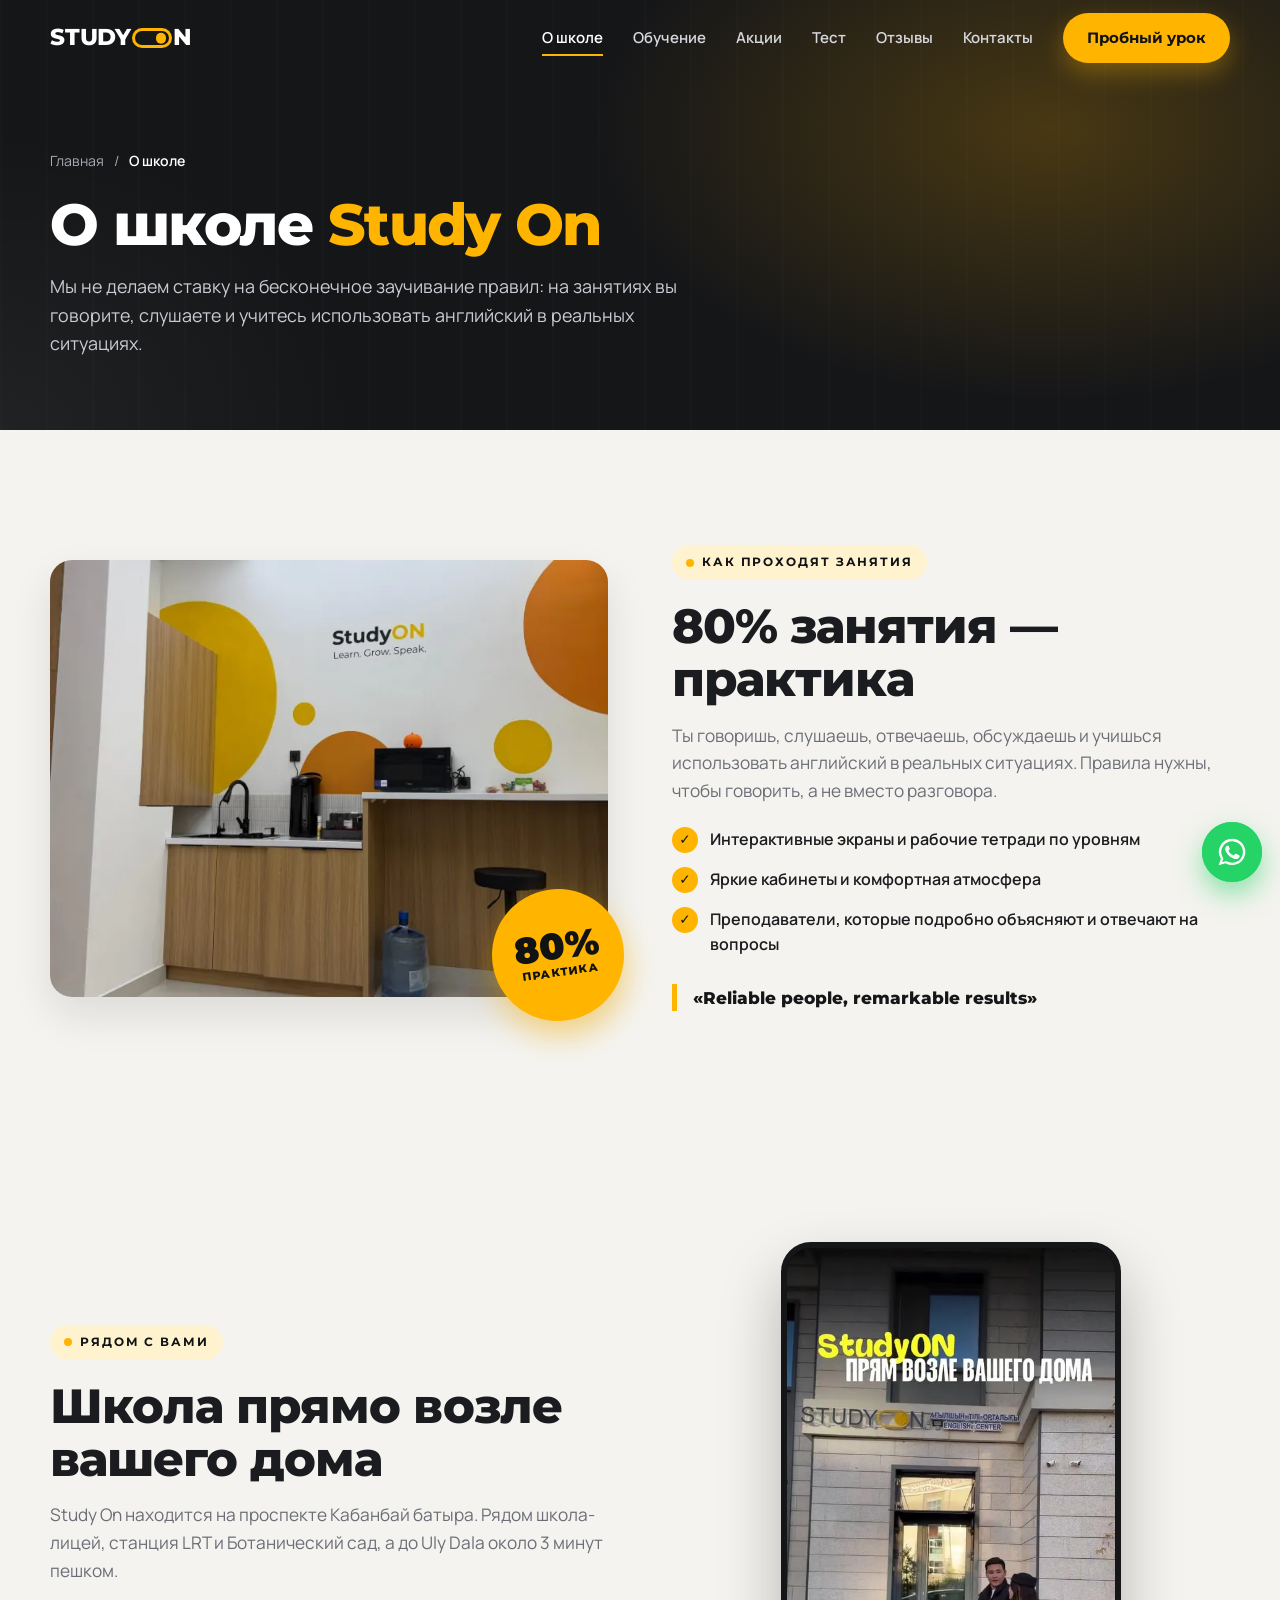
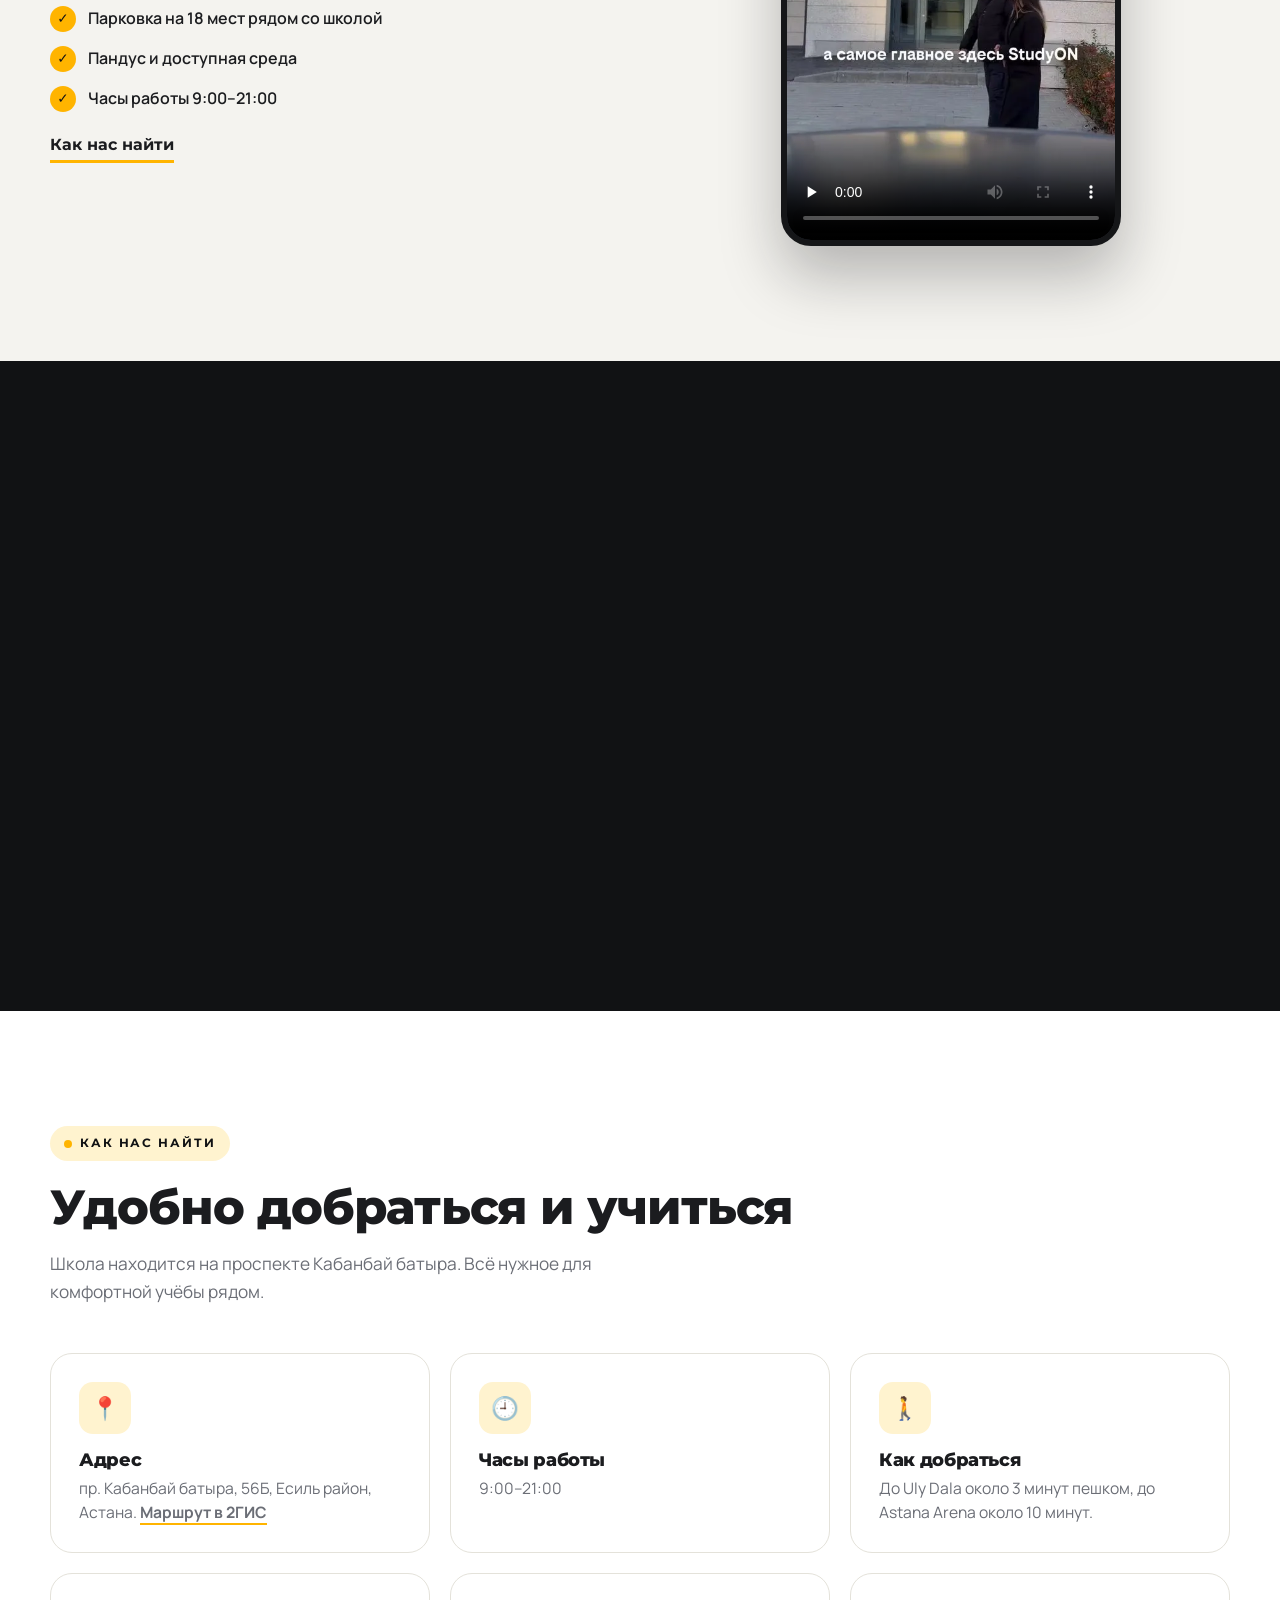
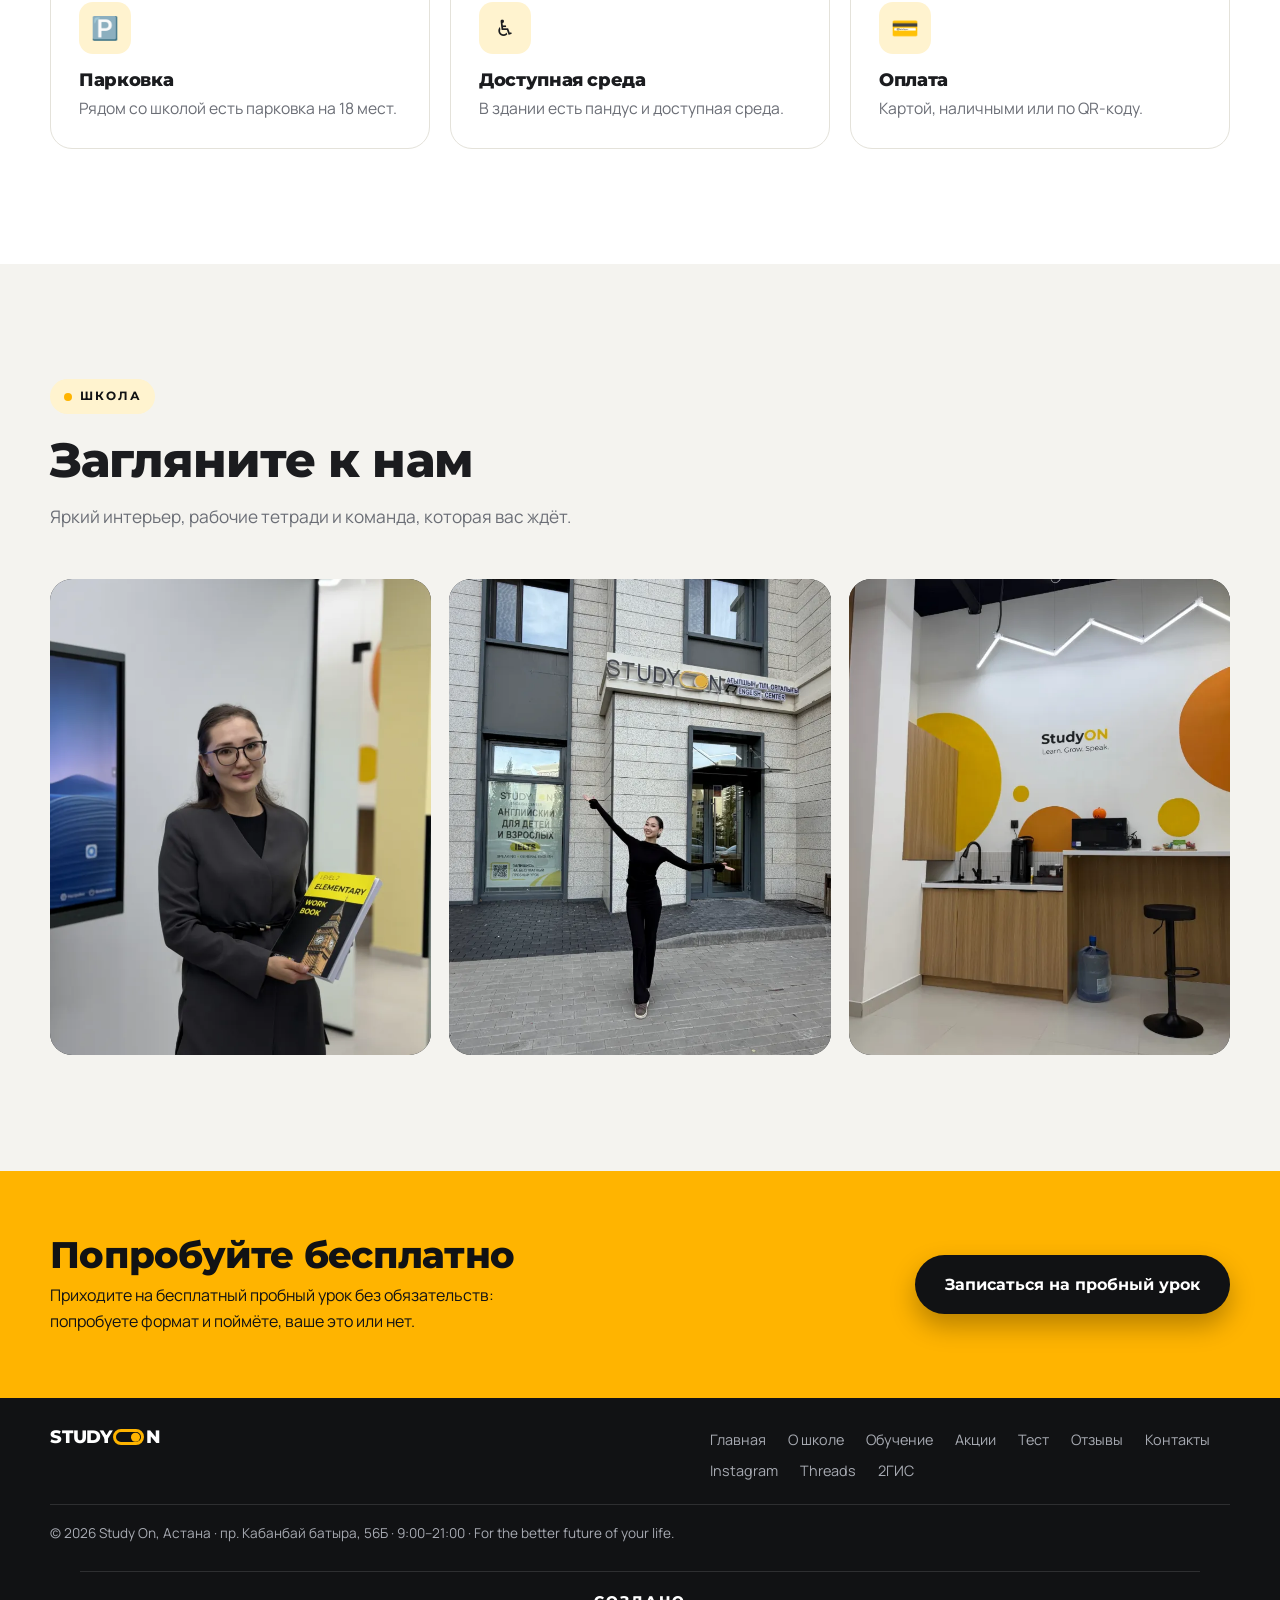
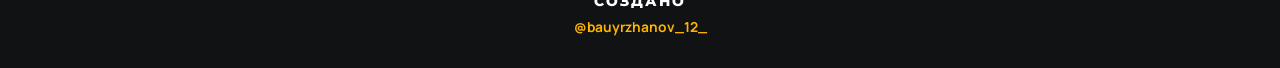
==== commit 7854bb33: "Тест уровня: только A1, A2 и B1 (21 вопрос) Co-Authored-By: Claude Sonnet 5.5 <noreply@anthropic.com" ====
--- a/about.html
+++ b/about.html
@@ -17,7 +17,7 @@
 <link rel="preconnect" href="https://fonts.googleapis.com">
 <link rel="preconnect" href="https://fonts.gstatic.com" crossorigin>
 <link href="https://fonts.googleapis.com/css2?family=Manrope:wght@400;600;700&family=Montserrat:wght@700;800;900&display=swap" rel="stylesheet">
-<link rel="stylesheet" href="css/style.css?v=20261107g">
+<link rel="stylesheet" href="css/style.css?v=20261107h">
 <script>document.documentElement.classList.add('js');</script>
 <script>try{if(!sessionStorage.getItem('so_loaded')&&!matchMedia('(prefers-reduced-motion: reduce)').matches)document.documentElement.classList.add('has-loader')}catch(e){}</script>
 </head>
@@ -185,6 +185,6 @@
   <symbol id="i-wa" viewBox="0 0 24 24"><path fill="currentColor" d="M12.04 2a9.9 9.9 0 0 0-8.4 15.1L2 22l5.03-1.6A9.9 9.9 0 1 0 12.04 2Zm0 18.1c-1.5 0-2.9-.4-4.1-1.1l-.3-.2-3 .9.9-2.9-.2-.3a8.1 8.1 0 1 1 6.7 3.6Zm4.5-6c-.2-.1-1.4-.7-1.6-.8-.2-.1-.4-.1-.6.1l-.8 1c-.1.2-.3.2-.5.1-1.6-.8-2.600-1.400-3.600-3.100-.3-.5.3-.5.8-1.500.1-.2 0-.3 0-.5l-.7-1.700c-.2-.5-.4-.4-.6-.4h-.5c-.2 0-.5.1-.7.300-.2.300-.9.900-.9 2.200 0 1.300.9 2.500 1.100 2.700.1.200 1.900 3 4.700 4.100 1.700.7 2.400.8 3.200.6.500-.1 1.500-.6 1.700-1.200.2-.6.2-1.100.2-1.200-.1-.1-.3-.2-.6-.3Z"/></symbol>
 </svg>
 
-<script src="js/main.js?v=20261107g" defer></script>
+<script src="js/main.js?v=20261107h" defer></script>
 </body>
 </html>
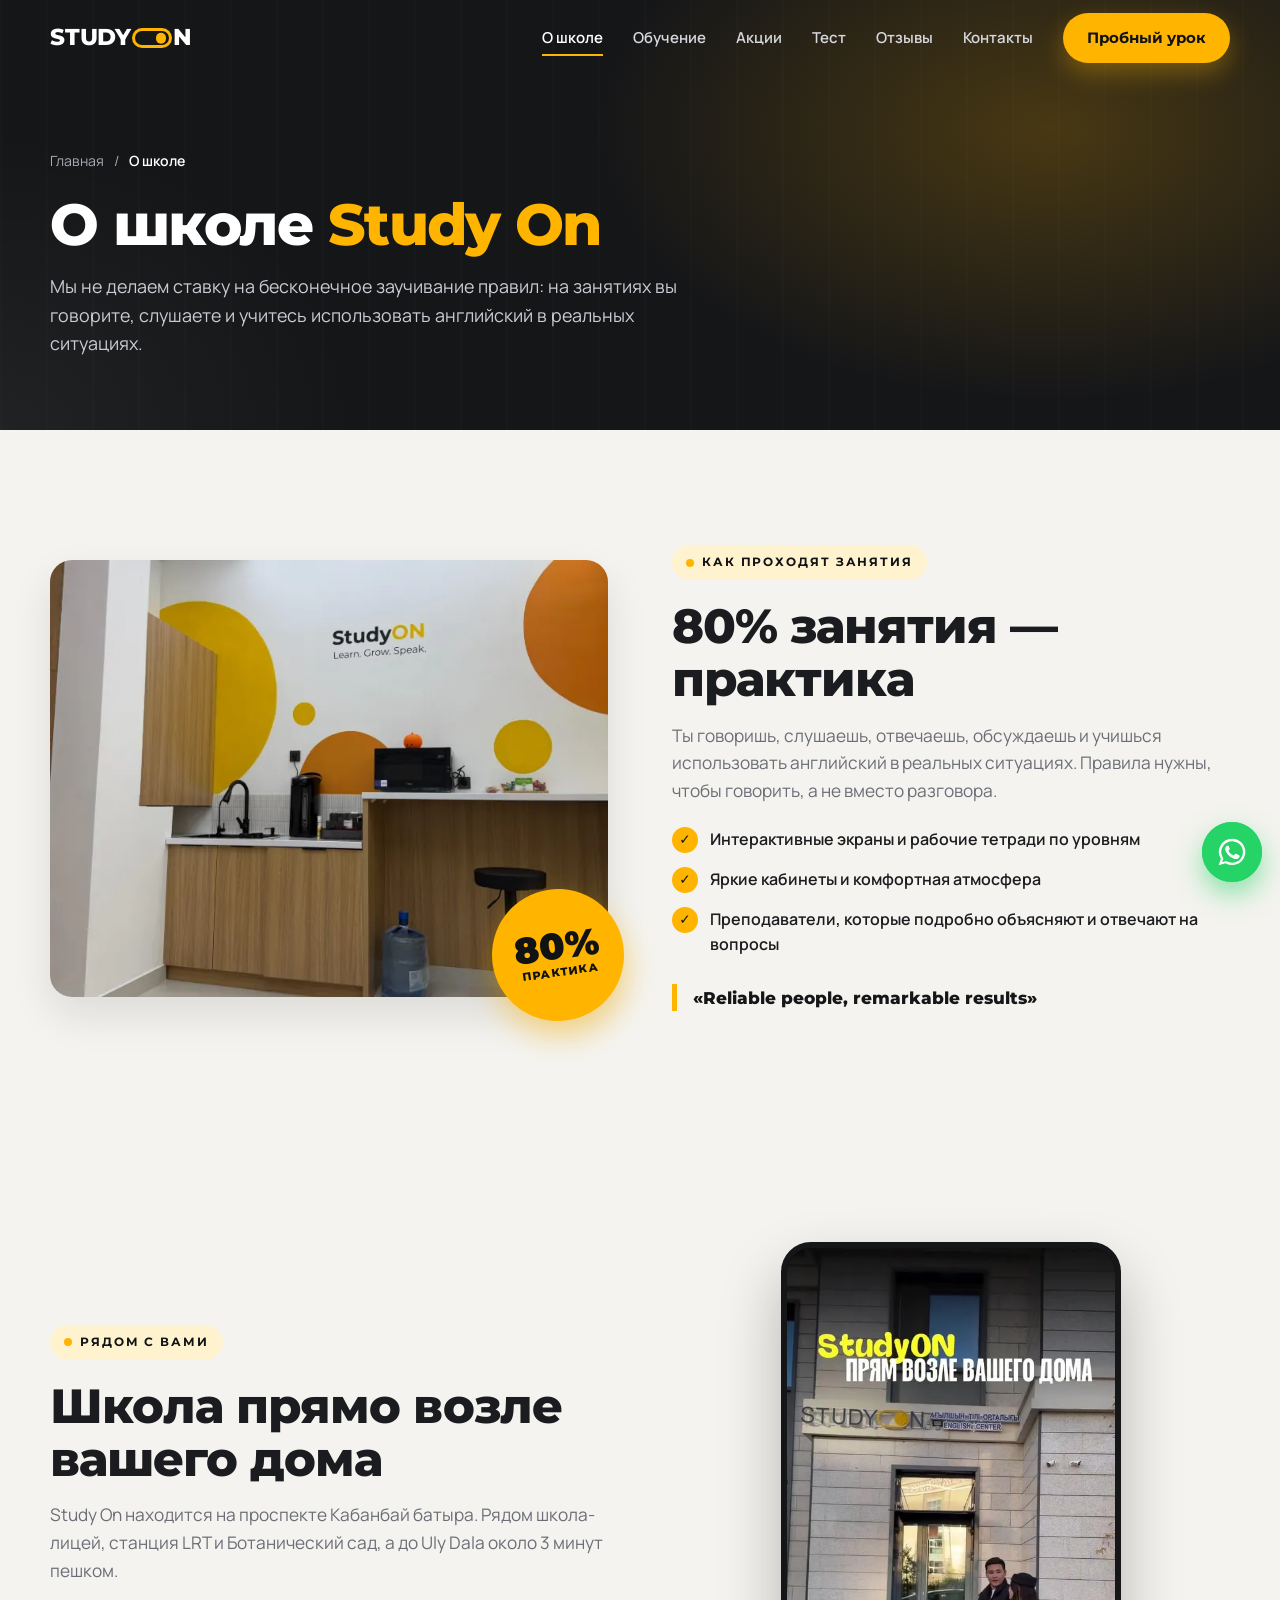
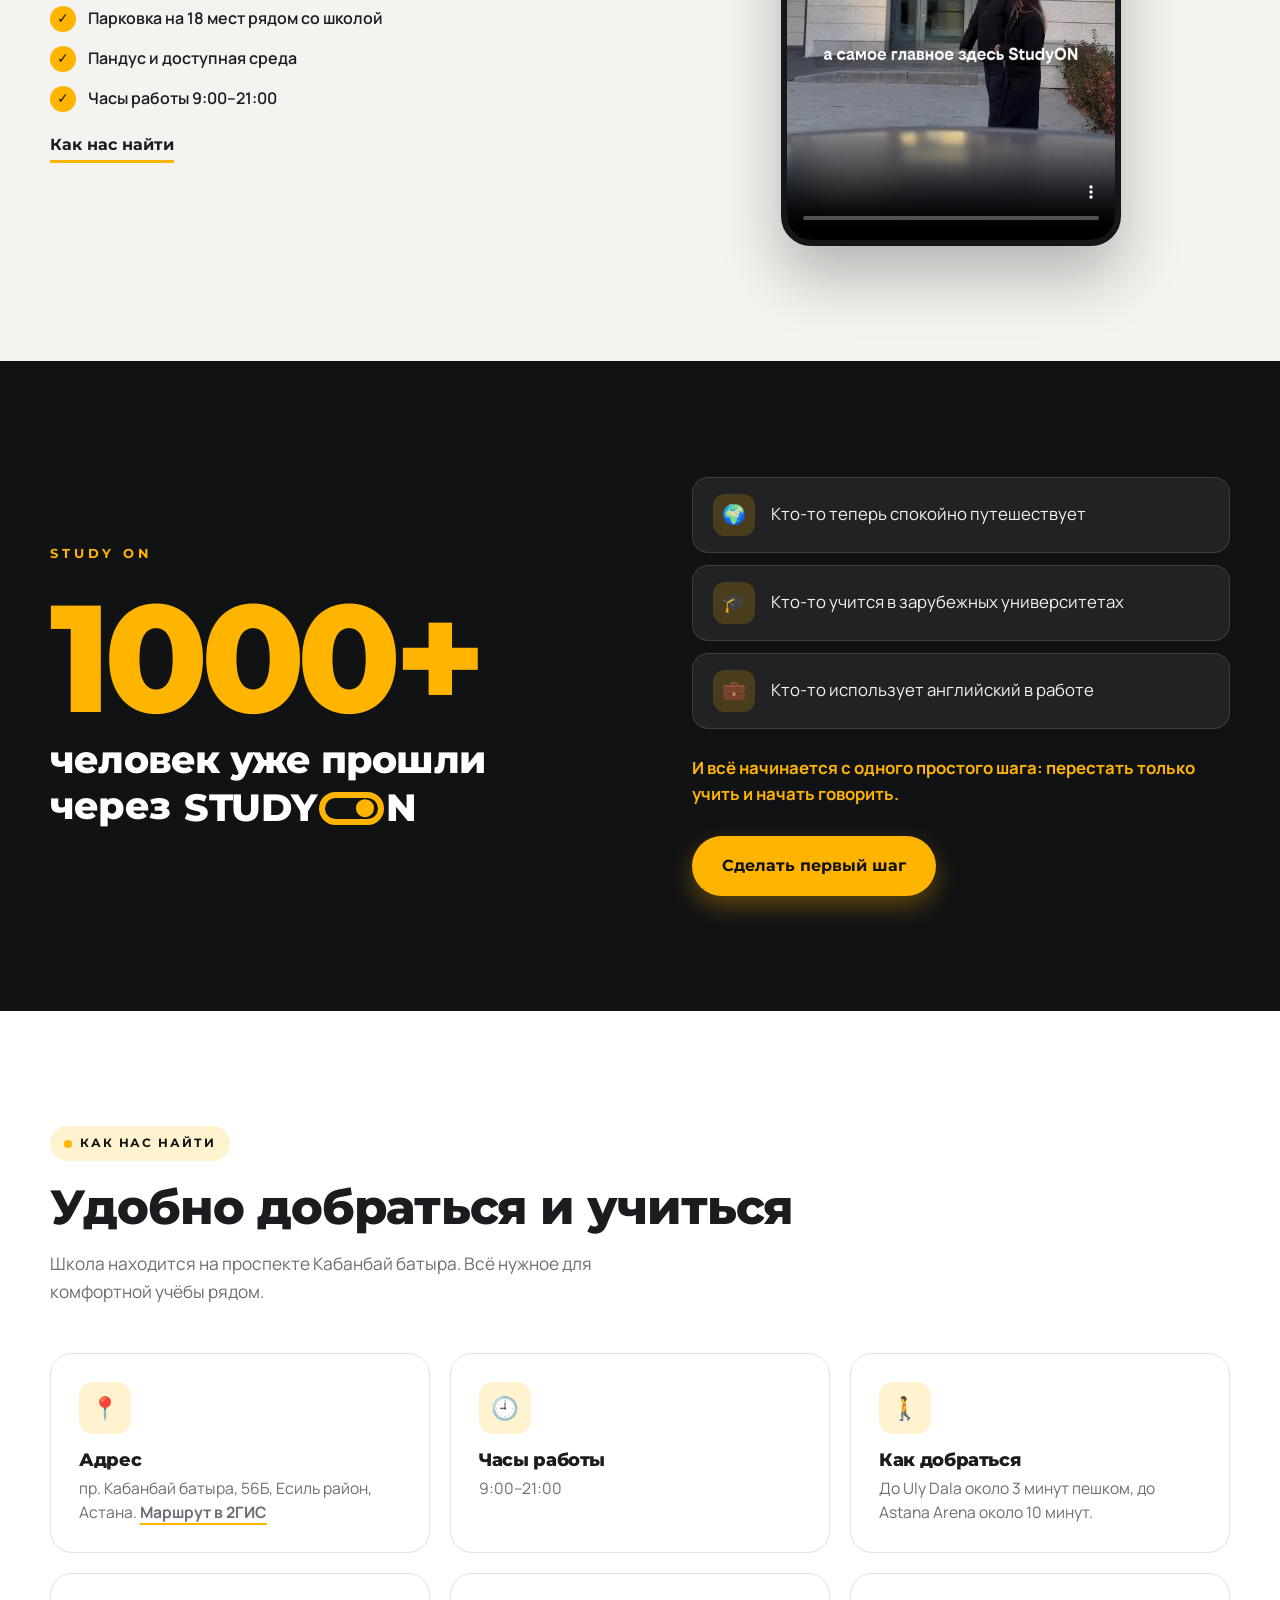
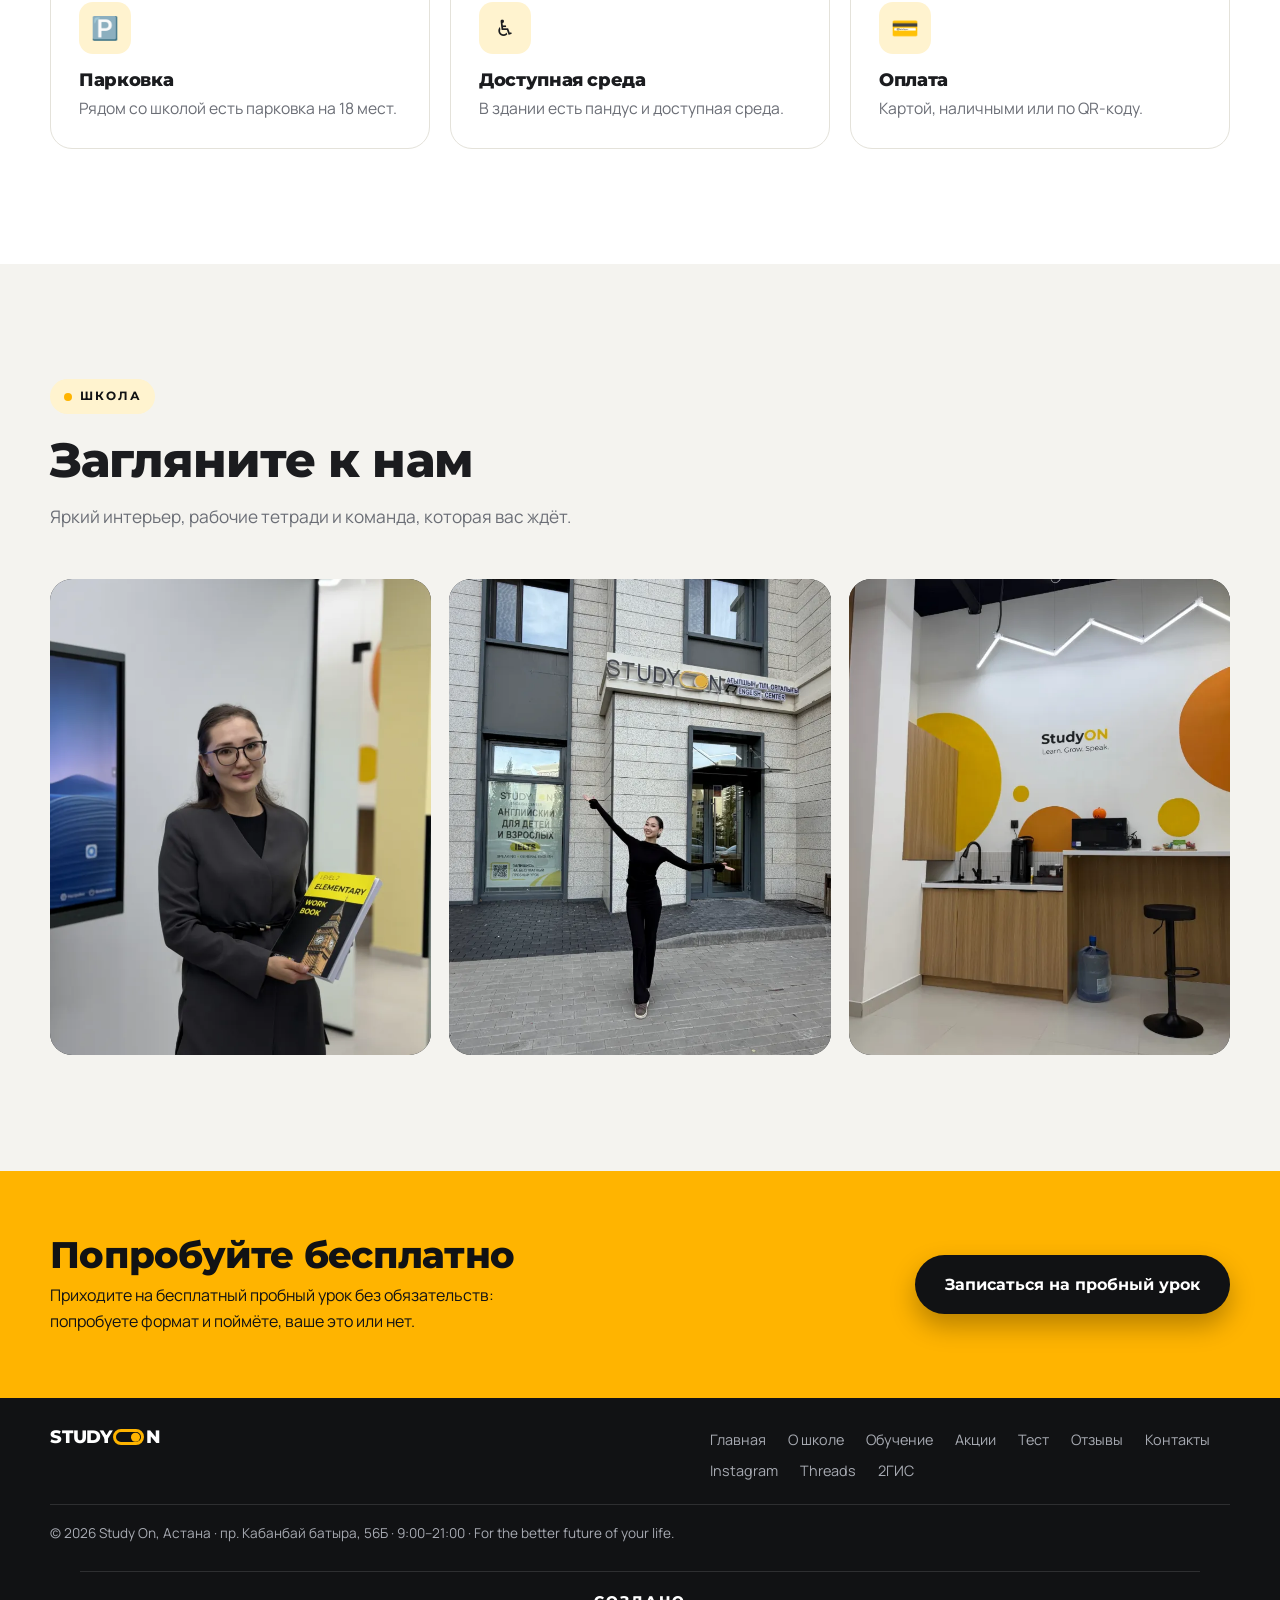
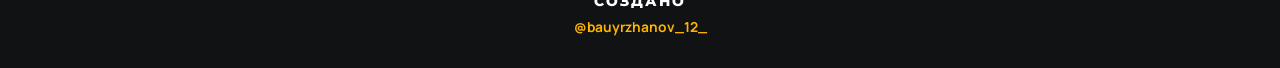
==== commit df2b9633: "Мобильный герой: фото по ширине, жёлтая подложка тенью Co-Authored-By: Claude Sonnet 5.5 <noreply@an" ====
--- a/about.html
+++ b/about.html
@@ -17,7 +17,7 @@
 <link rel="preconnect" href="https://fonts.googleapis.com">
 <link rel="preconnect" href="https://fonts.gstatic.com" crossorigin>
 <link href="https://fonts.googleapis.com/css2?family=Manrope:wght@400;600;700&family=Montserrat:wght@700;800;900&display=swap" rel="stylesheet">
-<link rel="stylesheet" href="css/style.css?v=20261107h">
+<link rel="stylesheet" href="css/style.css?v=20261107i">
 <script>document.documentElement.classList.add('js');</script>
 <script>try{if(!sessionStorage.getItem('so_loaded')&&!matchMedia('(prefers-reduced-motion: reduce)').matches)document.documentElement.classList.add('has-loader')}catch(e){}</script>
 </head>
@@ -185,6 +185,6 @@
   <symbol id="i-wa" viewBox="0 0 24 24"><path fill="currentColor" d="M12.04 2a9.9 9.9 0 0 0-8.4 15.1L2 22l5.03-1.6A9.9 9.9 0 1 0 12.04 2Zm0 18.1c-1.5 0-2.9-.4-4.1-1.1l-.3-.2-3 .9.9-2.9-.2-.3a8.1 8.1 0 1 1 6.7 3.6Zm4.5-6c-.2-.1-1.4-.7-1.6-.8-.2-.1-.4-.1-.6.1l-.8 1c-.1.2-.3.2-.5.1-1.6-.8-2.600-1.400-3.600-3.100-.3-.5.3-.5.8-1.500.1-.2 0-.3 0-.5l-.7-1.700c-.2-.5-.4-.4-.6-.4h-.5c-.2 0-.5.1-.7.300-.2.300-.9.900-.9 2.200 0 1.300.9 2.500 1.100 2.700.1.200 1.900 3 4.700 4.100 1.700.7 2.400.8 3.200.6.500-.1 1.500-.6 1.700-1.200.2-.6.2-1.100.2-1.200-.1-.1-.3-.2-.6-.3Z"/></symbol>
 </svg>
 
-<script src="js/main.js?v=20261107h" defer></script>
+<script src="js/main.js?v=20261107i" defer></script>
 </body>
 </html>
--- a/css/style.css
+++ b/css/style.css
@@ -845,3 +845,12 @@
   .bento .shot:first-child img{object-position:50% 40%}
   .bento .shot{aspect-ratio:3/4}
 }
+
+/* ---------- мобильный герой: фото ровно по ширине, жёлтая подложка тенью ---------- */
+@media(max-width:940px){
+  .hero-visual{padding:0 10px 34px 0}
+  .hero-visual::before{display:none}
+  .photo-frame{border-radius:26px;box-shadow:10px 10px 0 var(--y)}
+  .photo-frame img{object-position:60% 30%}
+  .hero-chips{padding:0 0 0 12px}
+}
